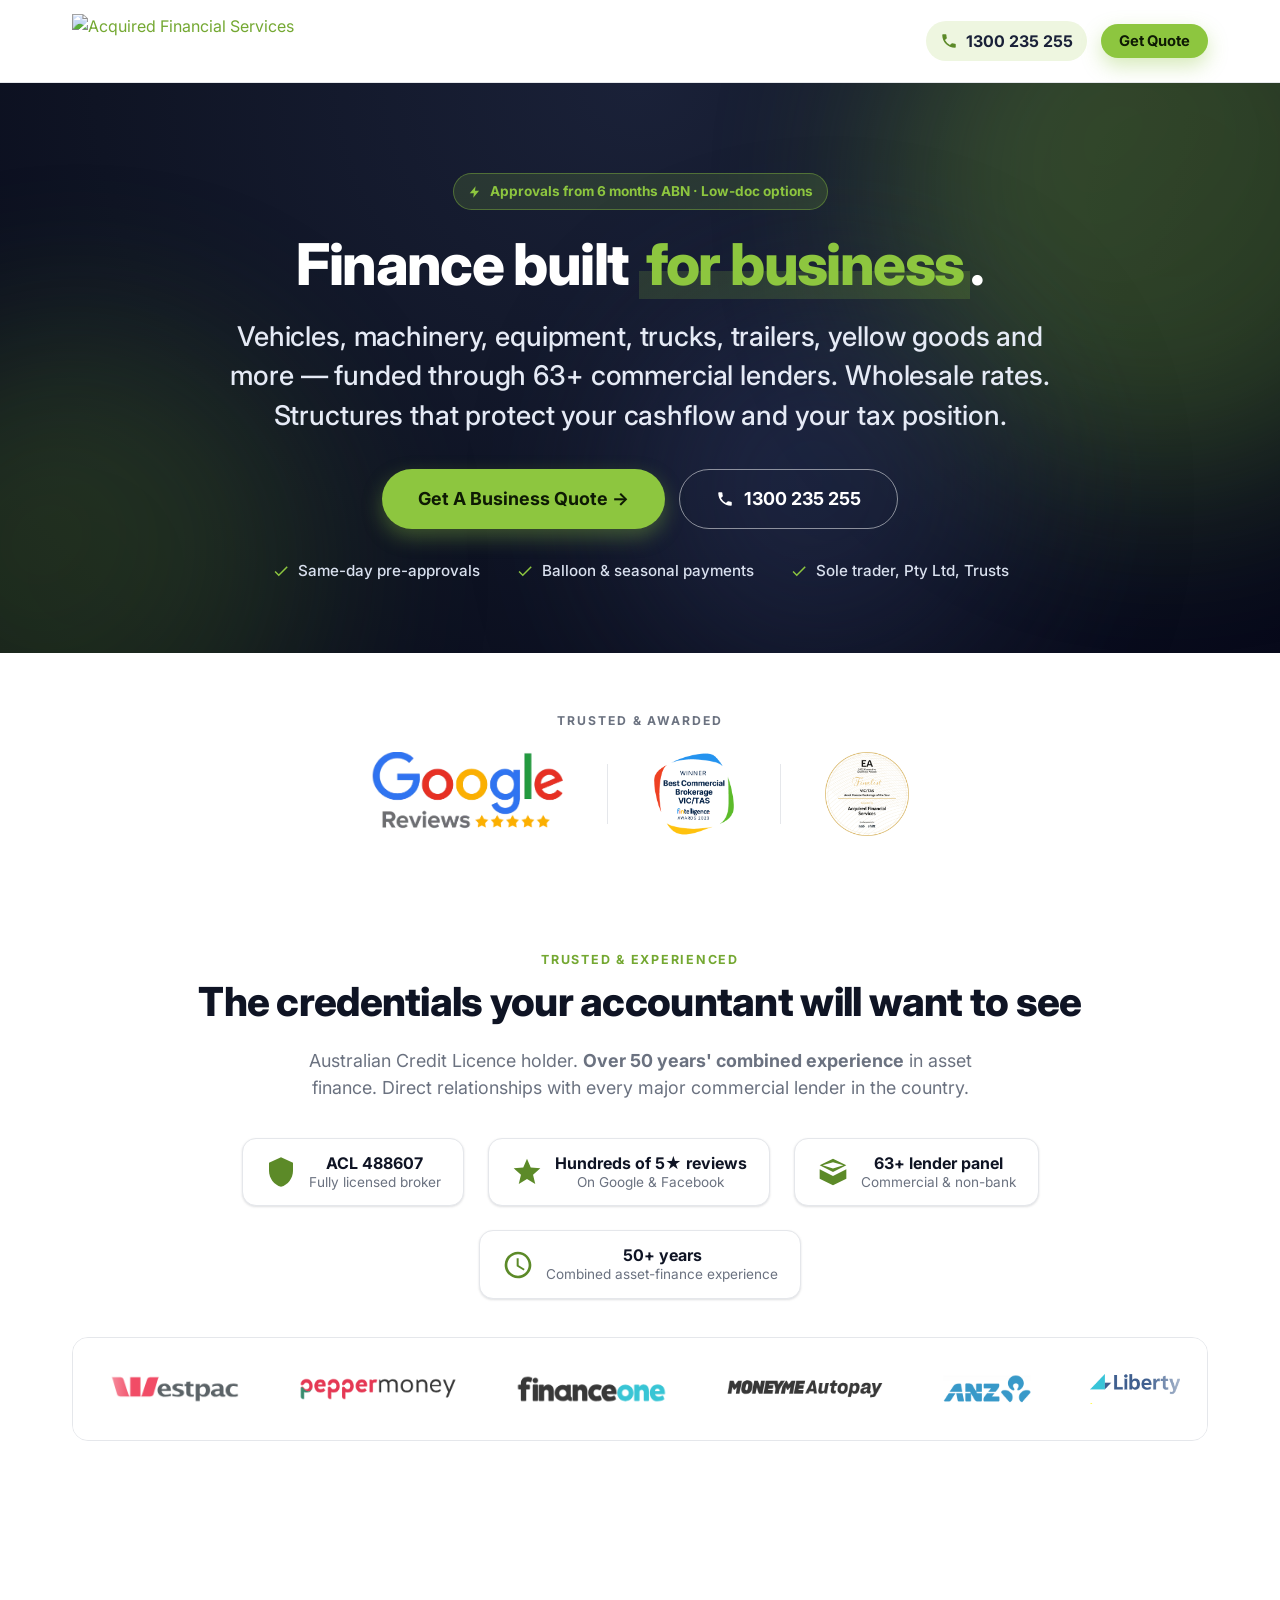
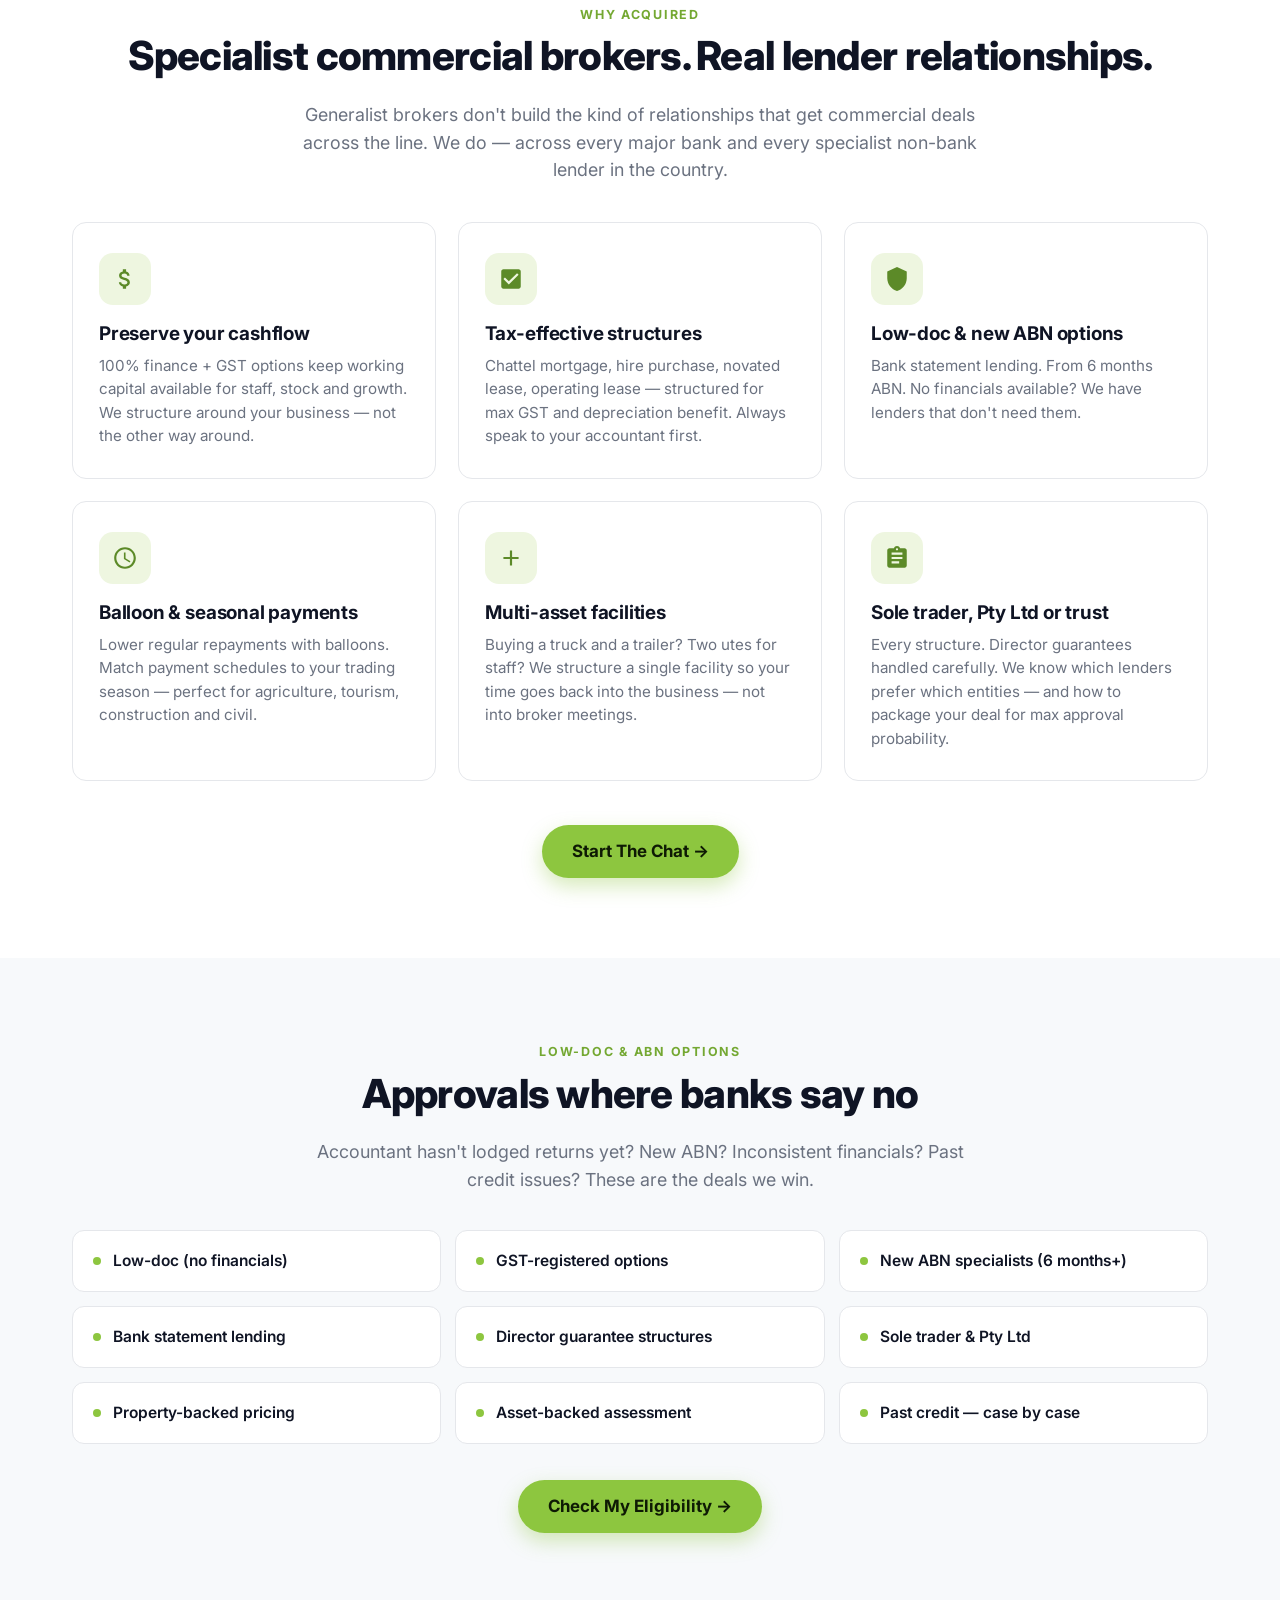
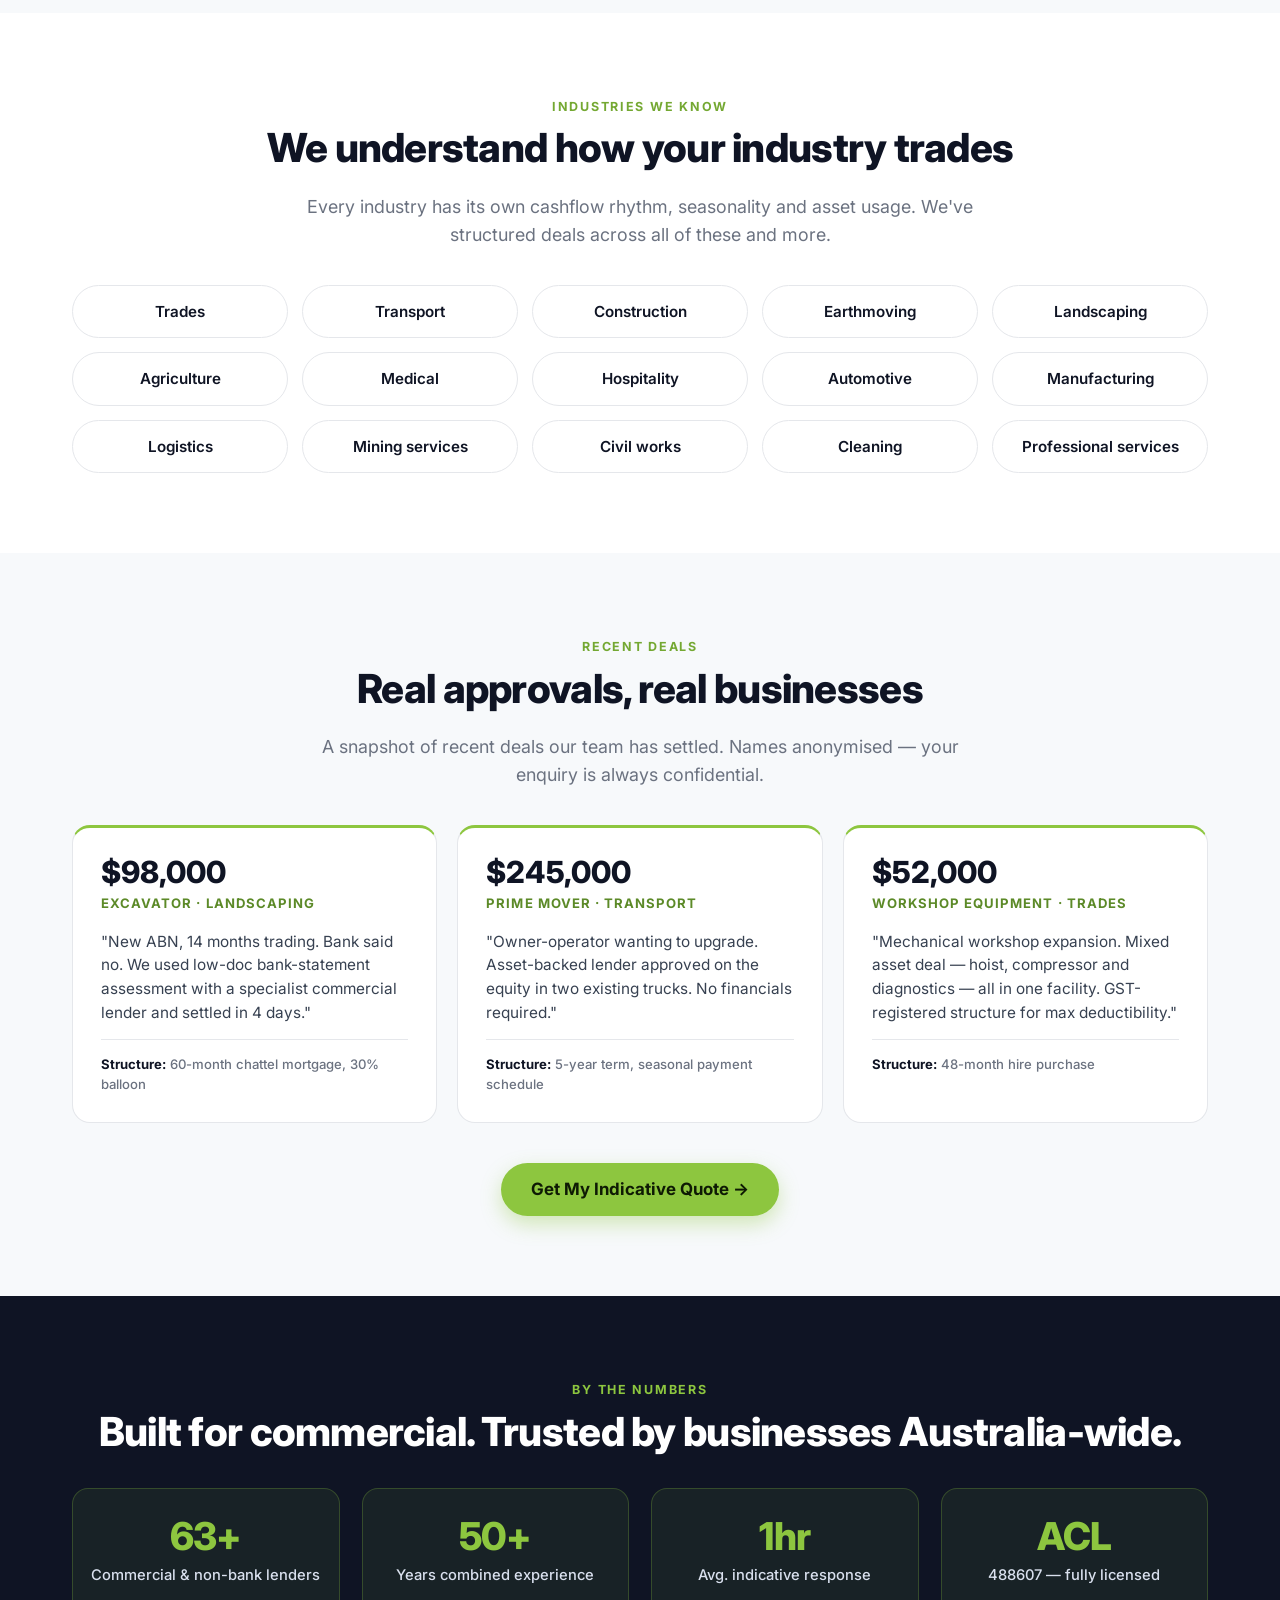
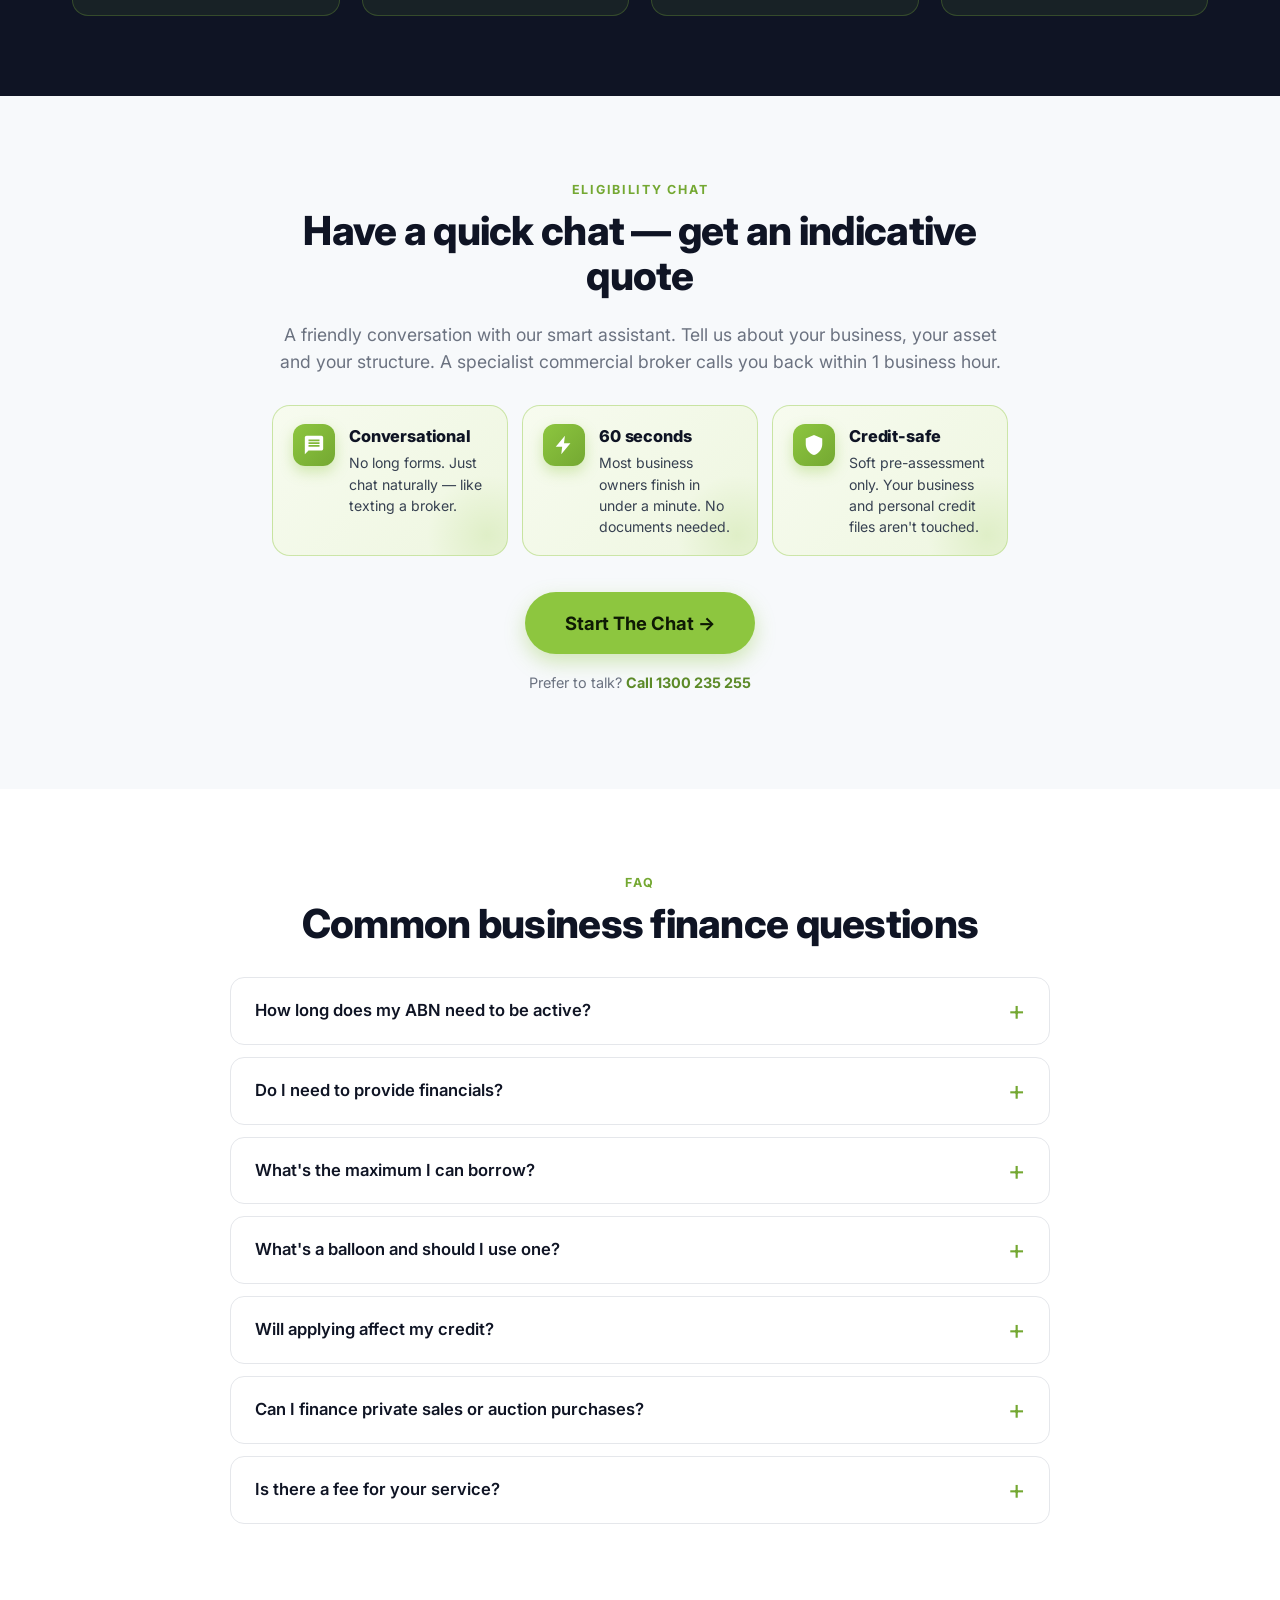
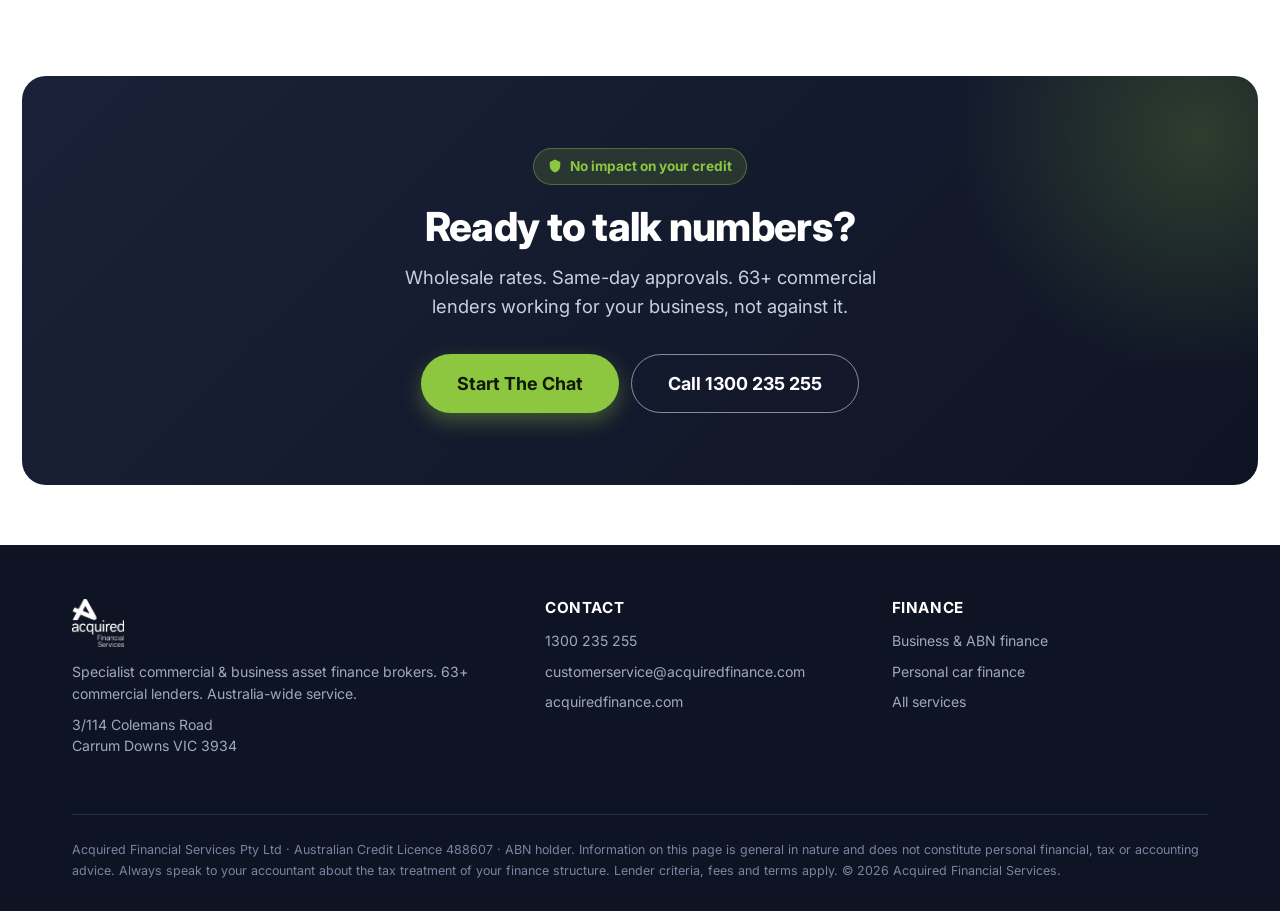
==== abn-business-finance.html @ 8929ab33 "Sync lender logos and carousel speed with main website - Pulled refreshed logo files for Grenke, Map" ====
<!DOCTYPE html>
<html lang="en-AU">
<head>
<meta charset="UTF-8">
<meta name="viewport" content="width=device-width, initial-scale=1, viewport-fit=cover">
<meta name="theme-color" content="#1A2138">
<title>Business &amp; ABN Asset Finance — Built For Your Business | Acquired Financial Services</title>
<meta name="description" content="Vehicles, machinery, equipment, trucks & yellow goods funded through 63+ lenders. Low-doc options for ABN holders from 6 months trading. ACL 488607. Call 1300 235 255.">
<link rel="preconnect" href="https://fonts.googleapis.com">
<link rel="preconnect" href="https://fonts.gstatic.com" crossorigin>
<link href="https://fonts.googleapis.com/css2?family=Inter:wght@400;500;600;700;800&display=swap" rel="stylesheet">
<link rel="icon" href="branding/logo.png">

<!-- GOOGLE ADS CONVERSION TRACKING — replace AW-XXXXXXXXXX -->
<!-- <script async src="https://www.googletagmanager.com/gtag/js?id=AW-XXXXXXXXXX"></script>
<script>
  window.dataLayer = window.dataLayer || [];
  function gtag(){dataLayer.push(arguments);}
  gtag('js', new Date());
  gtag('config', 'AW-XXXXXXXXXX');
</script> -->

<style>
  :root{
    --navy:#1A2138;
    --navy-2:#252E4F;
    --navy-3:#0F1424;
    --green:#8DC63F;
    --green-dk:#74A832;
    --green-dk2:#5C8A28;
    --green-soft:#EEF6E0;
    --ink:#0F1424;
    --body:#374151;
    --muted:#6B7280;
    --line:#E5E7EB;
    --line-2:#EEF1F5;
    --bg:#FFFFFF;
    --bg-alt:#F7F9FB;
    --shadow-sm:0 1px 2px rgba(15,20,36,.06),0 1px 3px rgba(15,20,36,.08);
    --shadow:0 4px 14px rgba(15,20,36,.08),0 2px 6px rgba(15,20,36,.06);
    --shadow-lg:0 18px 40px rgba(15,20,36,.14);
    --radius:14px;
  }
  *{box-sizing:border-box}
  html{scroll-behavior:smooth}
  body{margin:0;font-family:'Inter',-apple-system,BlinkMacSystemFont,'Segoe UI',Roboto,sans-serif;color:var(--body);background:var(--bg);line-height:1.55;-webkit-font-smoothing:antialiased;font-size:16px}
  img{max-width:100%;height:auto;display:block}
  a{color:var(--green-dk);text-decoration:none}
  a:hover{color:var(--green-dk2)}
  h1,h2,h3,h4{color:var(--ink);font-weight:800;line-height:1.12;margin:0 0 .55em;letter-spacing:-.018em}
  h1{font-size:clamp(2.1rem,5vw,3.6rem);letter-spacing:-.028em}
  h2{font-size:clamp(1.7rem,3.2vw,2.5rem)}
  h3{font-size:1.18rem;font-weight:700;letter-spacing:-.01em}
  p{margin:0 0 1em}
  .wrap{max-width:1180px;margin:0 auto;padding:0 22px}
  .section{padding:80px 0}
  .section--alt{background:var(--bg-alt)}
  .section--navy{background:var(--navy-3);color:#E2E6F1}
  .section--navy h2,.section--navy h3{color:#fff}
  .eyebrow{display:inline-block;font-size:.78rem;letter-spacing:.14em;text-transform:uppercase;color:var(--green-dk);font-weight:700;margin-bottom:.8em}
  .lead{font-size:1.12rem;color:var(--muted);max-width:680px;margin:0 auto 2em}
  .center{text-align:center}

  header.topbar{position:sticky;top:0;z-index:60;background:rgba(255,255,255,.92);border-bottom:1px solid var(--line);backdrop-filter:saturate(180%) blur(10px)}
  .topbar-inner{display:flex;align-items:center;justify-content:space-between;padding:14px 22px;max-width:1180px;margin:0 auto;gap:16px}
  .logo img{height:54px;width:auto}
  @media (max-width:560px){.logo img{height:44px}}
  .topbar-cta{display:flex;align-items:center;gap:14px}
  .tel-pill{display:inline-flex;align-items:center;gap:8px;font-weight:700;color:var(--navy);font-size:1rem;padding:8px 14px;border-radius:999px;background:var(--green-soft);transition:background .15s;white-space:nowrap}
  .tel-pill:hover{background:#E2EFCB;color:var(--navy)}
  .tel-pill svg{width:18px;height:18px;fill:var(--green-dk2)}

  .btn{display:inline-flex;align-items:center;justify-content:center;gap:10px;padding:14px 22px;border-radius:999px;font-weight:700;font-size:1rem;cursor:pointer;border:0;transition:transform .12s ease,box-shadow .15s ease,background .15s,color .15s;text-decoration:none;line-height:1;white-space:nowrap}
  .btn:active{transform:translateY(1px)}
  .btn--primary{background:var(--green);color:#0E1A04;box-shadow:0 8px 20px rgba(141,198,63,.36)}
  .btn--primary:hover{background:var(--green-dk);box-shadow:0 10px 24px rgba(141,198,63,.45)}
  .btn--dark{background:var(--navy);color:#fff;box-shadow:0 6px 16px rgba(15,20,36,.2)}
  .btn--dark:hover{background:var(--navy-2);color:#fff}
  .btn--ghost{background:#fff;color:var(--navy);border:1.5px solid var(--navy)}
  .btn--ghost:hover{background:var(--navy);color:#fff}
  .btn--ghost-light{background:transparent;color:#fff;border:1.5px solid rgba(255,255,255,.5)}
  .btn--ghost-light:hover{background:#fff;color:var(--navy)}
  .btn--lg{padding:18px 30px;font-size:1.06rem}
  .btn--xl{padding:20px 36px;font-size:1.12rem}
  .btn-row{display:flex;gap:12px;flex-wrap:wrap}

  .credit-pill{display:inline-flex;align-items:center;gap:8px;background:var(--green-soft);color:var(--green-dk2);padding:7px 14px;border-radius:999px;font-size:.85rem;font-weight:700;border:1px solid rgba(141,198,63,.3)}
  .credit-pill svg{width:14px;height:14px;fill:currentColor}

  /* HERO (animated mesh — matches thank-you tone) */
  .hero{position:relative;background:radial-gradient(ellipse at top,#1A2138 0%,#0F1424 60%,#07091a 100%);color:#E5EAF5;padding:90px 0 70px;overflow:hidden;text-align:center}
  .hero::before,.hero::after,.hero-blob{content:"";position:absolute;border-radius:50%;filter:blur(90px);pointer-events:none;will-change:transform}
  .hero::before{width:580px;height:580px;background:linear-gradient(135deg,#8DC63F,#5C8A28);top:-180px;right:-180px;opacity:.32;animation:heroFloatA 22s ease-in-out infinite}
  .hero::after{width:480px;height:480px;background:linear-gradient(135deg,#74A832,#3E5F1B);bottom:-160px;left:-160px;opacity:.28;animation:heroFloatB 26s ease-in-out infinite}
  .hero .hero-blob{width:380px;height:380px;background:linear-gradient(135deg,#3D4A82,#1A2138);top:40%;left:50%;opacity:.45;animation:heroFloatC 30s ease-in-out infinite}
  @keyframes heroFloatA{0%,100%{transform:translate(0,0) scale(1)}50%{transform:translate(80px,60px) scale(1.18)}}
  @keyframes heroFloatB{0%,100%{transform:translate(0,0) scale(1)}50%{transform:translate(-70px,-50px) scale(1.12)}}
  @keyframes heroFloatC{0%,100%{transform:translate(-50%,-50%) scale(1)}50%{transform:translate(-30%,-40%) scale(1.18)}}
  @media (prefers-reduced-motion: reduce){.hero::before,.hero::after,.hero-blob{animation:none}}
  .hero-inner{position:relative;z-index:2;max-width:900px;margin:0 auto;padding:0 22px}
  .hero .credit-pill{background:rgba(141,198,63,.16);color:var(--green);border-color:rgba(141,198,63,.4);margin-bottom:22px}
  .hero h1{color:#fff;margin-bottom:.35em}
  .hero h1 .hl{color:var(--green);background:linear-gradient(180deg,transparent 60%,rgba(141,198,63,.18) 60%);padding:0 .12em}
  .hero-sub{font-size:clamp(1.25rem,2.6vw,1.7rem);font-weight:500;color:#E5EAF5;max-width:820px;margin:0 auto 34px;line-height:1.45;letter-spacing:-.005em}
  .hero-sub strong{color:#fff;font-weight:700}
  .hero-cta-row{display:flex;gap:14px;flex-wrap:wrap;justify-content:center;margin-bottom:30px}
  /* CREDENTIALS STRIP (light section above 'Why Acquired') */
  .cred-strip{background:#fff;padding:54px 22px 30px;text-align:center}
  .cred-strip-eyebrow{display:inline-block;font-size:.76rem;letter-spacing:.16em;text-transform:uppercase;color:var(--muted);font-weight:700;margin-bottom:22px}
  .cred-strip-row{display:flex;align-items:center;justify-content:center;gap:44px;flex-wrap:wrap}
  .cred-strip-row img{height:84px;width:auto;transition:transform .2s}
  .cred-strip-row img:hover{transform:translateY(-2px)}
  .cred-strip-row .cred-divider{width:1px;height:60px;background:var(--line)}
  @media (max-width:600px){.cred-strip{padding:40px 22px 26px}.cred-strip-row{gap:24px}.cred-strip-row img{height:60px}.cred-strip-row .cred-divider{display:none}}
  .hero-stats{display:flex;gap:36px;flex-wrap:wrap;justify-content:center;color:#D9E0EE;font-size:.95rem;font-weight:500}
  .hero-stat{display:flex;align-items:center;gap:8px}
  .hero-stat svg{width:18px;height:18px;fill:var(--green);flex:none}
  .hero-stat strong{color:#fff;font-weight:700}

  /* VALUE PROP */
  .vp-grid{display:grid;grid-template-columns:repeat(3,1fr);gap:22px;margin-top:38px}
  .vp-card{background:#fff;border:1px solid var(--line);border-radius:var(--radius);padding:30px 26px;transition:all .15s;text-align:left}
  .vp-card:hover{border-color:var(--green);box-shadow:var(--shadow);transform:translateY(-3px)}
  .vp-icon{display:inline-flex;align-items:center;justify-content:center;width:52px;height:52px;background:var(--green-soft);border-radius:14px;margin-bottom:18px}
  .vp-icon svg{width:26px;height:26px;fill:var(--green-dk2)}
  .vp-card h3{margin-bottom:.5em;color:var(--ink)}
  .vp-card p{font-size:.95rem;color:var(--muted);margin:0}

  /* LOW DOC */
  .lowdoc-grid{display:grid;grid-template-columns:repeat(3,1fr);gap:14px;margin-top:36px}
  .lowdoc-item{background:#fff;border:1px solid var(--line);border-radius:12px;padding:18px 20px;display:flex;align-items:center;gap:12px;font-weight:600;color:var(--ink);font-size:.97rem;transition:all .15s}
  .lowdoc-item:hover{border-color:var(--green);background:var(--green-soft)}
  .lowdoc-item::before{content:"";width:8px;height:8px;background:var(--green);border-radius:50%;flex:none}

  /* INDUSTRIES */
  .industry-grid{display:grid;grid-template-columns:repeat(5,1fr);gap:14px;margin-top:30px}
  .industry-pill{background:#fff;border:1px solid var(--line);border-radius:999px;padding:14px 18px;text-align:center;font-weight:600;color:var(--ink);font-size:.95rem;transition:all .15s}
  .industry-pill:hover{border-color:var(--green);background:var(--green-soft);color:var(--green-dk2)}

  /* CASE STUDIES */
  .case-row{display:grid;grid-template-columns:repeat(3,1fr);gap:20px;margin-top:32px}
  .case{background:#fff;border:1px solid var(--line);border-radius:18px;padding:28px;border-top:3px solid var(--green);transition:transform .15s,box-shadow .15s}
  .case:hover{transform:translateY(-3px);box-shadow:var(--shadow)}
  .case-amount{font-size:1.9rem;font-weight:800;color:var(--ink);line-height:1.1;margin-bottom:4px}
  .case-asset{font-size:.82rem;color:var(--green-dk2);font-weight:700;letter-spacing:.08em;text-transform:uppercase;margin-bottom:16px}
  .case p{font-size:.96rem;color:var(--body);margin:0 0 14px;line-height:1.55}
  .case-meta{font-size:.82rem;color:var(--muted);font-weight:500;padding-top:14px;border-top:1px solid var(--line)}
  .case-meta strong{color:var(--ink)}

  /* AWARDS */
  .awards-row{display:flex;gap:24px;flex-wrap:wrap;justify-content:center;align-items:center;margin:30px 0}
  .award-badge{display:flex;align-items:center;gap:12px;background:#fff;border:1px solid var(--line);border-radius:14px;padding:14px 22px;box-shadow:var(--shadow-sm)}
  .award-badge svg{width:32px;height:32px;fill:var(--green-dk2);flex:none}
  .award-badge .b-text{font-size:.85rem;color:var(--muted);line-height:1.3}
  .award-badge .b-text strong{display:block;color:var(--ink);font-size:1rem;font-weight:700}

  .lender-strip{margin-top:38px;background:#fff;border-radius:16px;border:1px solid var(--line);padding:24px 30px;overflow:hidden;position:relative}
  .lender-strip::before,.lender-strip::after{content:"";position:absolute;top:0;bottom:0;width:60px;z-index:2;pointer-events:none}
  .lender-strip::before{left:0;background:linear-gradient(90deg,#fff,transparent)}
  .lender-strip::after{right:0;background:linear-gradient(-90deg,#fff,transparent)}
  .lender-track{display:flex;gap:46px;align-items:center;animation:scroll-lenders 80s linear infinite;width:max-content}
  .lender-track:hover{animation-play-state:paused}
  .lender-logo{height:42px;width:auto;max-width:170px;object-fit:contain;flex:none;opacity:.78;transition:opacity .2s,transform .2s}
  .lender-logo:hover{opacity:1;transform:translateY(-1px)}
  /* CBA is more square — bump its height a touch so it reads at a similar visual weight */
  .lender-logo[alt="Commonwealth Bank"]{height:54px}
  @keyframes scroll-lenders{from{transform:translateX(0)}to{transform:translateX(-50%)}}

  /* ===== RINGING PHONE ICON (every tel: link) ===== */
  @keyframes phoneRing{
    0%,72%,100%{transform:rotate(0)}
    74%,80%,86%,92%{transform:rotate(-14deg)}
    77%,83%,89%,95%{transform:rotate(14deg)}
  }
  a[href^="tel:"] svg{transform-origin:center;animation:phoneRing 3.4s ease-in-out infinite;animation-delay:1.5s}
  @media (prefers-reduced-motion: reduce){a[href^="tel:"] svg{animation:none}}

  /* AUTHORITY STATS */
  .auth-grid{display:grid;grid-template-columns:repeat(4,1fr);gap:22px;margin-top:34px;text-align:center}
  .auth-stat{padding:28px 16px;border-radius:16px;background:rgba(141,198,63,.08);border:1px solid rgba(141,198,63,.25)}
  .auth-num{font-size:2.4rem;font-weight:800;color:var(--green);line-height:1;letter-spacing:-.02em}
  .auth-label{font-size:.92rem;color:#D9E0EE;margin-top:8px;font-weight:500}

  /* FAQ */
  .faq-list{max-width:820px;margin:30px auto 0}
  details.faq{background:#fff;border:1px solid var(--line);border-radius:14px;margin-bottom:12px;overflow:hidden;transition:border-color .15s}
  details.faq[open]{border-color:var(--green);box-shadow:var(--shadow-sm)}
  details.faq summary{padding:20px 24px;font-weight:600;color:var(--ink);cursor:pointer;list-style:none;display:flex;align-items:center;justify-content:space-between;font-size:1.04rem;gap:14px}
  details.faq summary::-webkit-details-marker{display:none}
  details.faq summary::after{content:"+";font-size:1.7rem;color:var(--green-dk);font-weight:400;line-height:0;transition:transform .2s;flex:none}
  details.faq[open] summary::after{transform:rotate(45deg)}
  details.faq .faq-body{padding:0 24px 22px;color:var(--body);font-size:.97rem;line-height:1.6}

  /* CHAT INTRO CARDS (insight-panel style — matches thank-you tone) */
  .chat-intro-cards{display:grid;grid-template-columns:repeat(3,1fr);gap:14px;margin-bottom:36px;text-align:left}
  .chat-card{display:flex;gap:14px;align-items:flex-start;background:linear-gradient(135deg,#F7FBEF 0%,#EEF6E0 100%);border:1px solid rgba(141,198,63,.4);border-radius:18px;padding:18px 20px;position:relative;overflow:hidden}
  .chat-card::before{content:"";position:absolute;right:-40px;bottom:-40px;width:120px;height:120px;background:radial-gradient(closest-side,rgba(141,198,63,.16),transparent);border-radius:50%;pointer-events:none}
  .chat-card .ci-icon{flex:none;width:42px;height:42px;border-radius:12px;background:linear-gradient(135deg,var(--green),var(--green-dk));display:flex;align-items:center;justify-content:center;box-shadow:0 6px 14px rgba(141,198,63,.35);position:relative;z-index:2}
  .chat-card .ci-icon svg{width:22px;height:22px;fill:#fff}
  .chat-card > strong,.chat-card > span,.chat-card .ci-body{position:relative;z-index:2;flex:1}
  .chat-card strong{display:block;color:var(--ink);font-weight:800;font-size:1.02rem;margin-bottom:3px;letter-spacing:-.01em}
  .chat-card span{display:block;font-size:.88rem;color:var(--body);line-height:1.5}

  /* FINAL CTA */
  .final-cta{background:linear-gradient(135deg,#1A2138 0%,#0F1424 100%);color:#fff;text-align:center;padding:72px 24px;border-radius:24px;margin:0 22px;position:relative;overflow:hidden}
  .final-cta::before{content:"";position:absolute;right:-180px;top:-180px;width:480px;height:480px;background:radial-gradient(closest-side,rgba(141,198,63,.22),transparent);border-radius:50%;pointer-events:none}
  .final-cta-inner{position:relative;z-index:2}
  .final-cta h2{color:#fff;margin-bottom:.35em}
  .final-cta p{color:#C8D0E0;max-width:520px;margin:0 auto 1.8em;font-size:1.15rem}

  /* FOOTER */
  footer{background:var(--navy-3);color:#A1A8BC;padding:54px 0 30px;font-size:.88rem}
  footer .wrap{display:grid;grid-template-columns:1.4fr 1fr 1fr;gap:30px}
  footer h4{color:#fff;font-size:.95rem;margin:0 0 14px;font-weight:700;letter-spacing:.04em;text-transform:uppercase}
  footer a{color:#A1A8BC}
  footer a:hover{color:var(--green)}
  footer p{margin:0 0 .6em}
  footer .legal{grid-column:1/-1;border-top:1px solid #252E4F;padding-top:24px;margin-top:18px;font-size:.78rem;line-height:1.7;color:#7B83A0}

  /* STICKY MOBILE CTA */
  .sticky-cta{position:fixed;bottom:0;left:0;right:0;z-index:80;background:#fff;border-top:1px solid var(--line);padding:10px 14px env(safe-area-inset-bottom,10px);display:none;gap:8px;box-shadow:0 -6px 16px rgba(15,20,36,.08)}
  .sticky-cta .btn{flex:1;padding:13px 12px;font-size:.95rem}

  @media (max-width:1000px){
    .industry-grid{grid-template-columns:repeat(4,1fr)}
  }
  @media (max-width:880px){
    .section{padding:60px 0}
    .hero{padding:64px 0 60px}
    .hero-stats{gap:20px;font-size:.88rem}
    .vp-grid,.case-row,.auth-grid,.lowdoc-grid,.chat-intro-cards{grid-template-columns:1fr}
    .auth-grid{grid-template-columns:repeat(2,1fr)}
    .lowdoc-grid{grid-template-columns:1fr 1fr}
    .industry-grid{grid-template-columns:repeat(2,1fr)}
    footer .wrap{grid-template-columns:1fr}
    .topbar-cta .btn{display:none}
    .topbar-inner{padding:10px 16px;gap:10px}
    .tel-pill{padding:7px 12px;font-size:.92rem;background:transparent;border:1.5px solid var(--green-dk2);color:var(--green-dk2)}
    .tel-pill svg{width:15px;height:15px}
    .tel-pill:hover{background:var(--green-soft);color:var(--green-dk2)}
    .sticky-cta{display:flex}
    body{padding-bottom:74px}
    .final-cta{margin:0 14px;padding:52px 20px}
  }
  @media (max-width:560px){
    .lowdoc-grid{grid-template-columns:1fr}
  }
</style>

<script type="application/ld+json">
{"@context":"https://schema.org","@type":"FinancialService","name":"Acquired Financial Services — Business &amp; ABN Asset Finance","image":"branding/logo.png","url":"https://acquiredfinance.com","telephone":"+61-1300-235-255","address":{"@type":"PostalAddress","streetAddress":"3/114 Colemans Road","addressLocality":"Carrum Downs","addressRegion":"VIC","postalCode":"3934","addressCountry":"AU"},"areaServed":"AU","description":"Commercial asset finance brokers. Vehicles, machinery, equipment, trucks and yellow goods funded through 63+ lenders. ACL 488607."}
</script>
</head>
<body>

<!-- TOP BAR -->
<header class="topbar">
  <div class="topbar-inner">
    <a href="#" class="logo" aria-label="Acquired Financial Services">
      <picture>
        <source media="(max-width:880px)" srcset="branding/logo.png">
        <img src="https://www.acquiredfinance.com/wp-content/uploads/2023/08/logo.png" alt="Acquired Financial Services">
      </picture>
    </a>
    <div class="topbar-cta">
      <a href="tel:1300235255" class="tel-pill"><svg viewBox="0 0 24 24"><path d="M20 15.5c-1.25 0-2.45-.2-3.57-.57a1 1 0 0 0-1.02.24l-2.2 2.2a15.07 15.07 0 0 1-6.59-6.59l2.2-2.21a1 1 0 0 0 .25-1.02A11.36 11.36 0 0 1 8.5 4a1 1 0 0 0-1-1H4a1 1 0 0 0-1 1c0 9.39 7.61 17 17 17a1 1 0 0 0 1-1v-3.5a1 1 0 0 0-1-1z"/></svg>1300 235 255</a>
      <a href="apply.html?from=abn-business" class="btn btn--primary tel-only" style="padding:10px 18px;font-size:.92rem">Get Quote</a>
    </div>
  </div>
</header>

<!-- HERO -->
<section class="hero">
  <div class="hero-blob" aria-hidden="true"></div>
  <div class="hero-inner">
    <span class="credit-pill"><svg viewBox="0 0 24 24"><path d="M13 2 3 14h7l-1 8 10-12h-7l1-8z"/></svg> Approvals from 6 months ABN · Low-doc options</span>
    <h1>Finance built <span class="hl">for business</span>.</h1>
    <p class="hero-sub">Vehicles, machinery, equipment, trucks, trailers, yellow goods and more — funded through 63+ commercial lenders. Wholesale rates. Structures that protect your cashflow and your tax position.</p>
    <div class="hero-cta-row">
      <a href="apply.html?from=abn-business" class="btn btn--primary btn--xl">Get A Business Quote →</a>
      <a href="tel:1300235255" class="btn btn--ghost-light btn--xl">
        <svg width="18" height="18" viewBox="0 0 24 24" fill="currentColor"><path d="M20 15.5c-1.25 0-2.45-.2-3.57-.57a1 1 0 0 0-1.02.24l-2.2 2.2a15.07 15.07 0 0 1-6.59-6.59l2.2-2.21a1 1 0 0 0 .25-1.02A11.36 11.36 0 0 1 8.5 4a1 1 0 0 0-1-1H4a1 1 0 0 0-1 1c0 9.39 7.61 17 17 17a1 1 0 0 0 1-1v-3.5a1 1 0 0 0-1-1z"/></svg>
        1300 235 255
      </a>
    </div>
    <div class="hero-stats">
      <div class="hero-stat"><svg viewBox="0 0 24 24"><path d="M9 16.17 4.83 12l-1.42 1.41L9 19 21 7l-1.41-1.41z"/></svg> Same-day pre-approvals</div>
      <div class="hero-stat"><svg viewBox="0 0 24 24"><path d="M9 16.17 4.83 12l-1.42 1.41L9 19 21 7l-1.41-1.41z"/></svg> Balloon &amp; seasonal payments</div>
      <div class="hero-stat"><svg viewBox="0 0 24 24"><path d="M9 16.17 4.83 12l-1.42 1.41L9 19 21 7l-1.41-1.41z"/></svg> Sole trader, Pty Ltd, Trusts</div>
    </div>
  </div>
</section>

<!-- CREDENTIALS STRIP -->
<section class="cred-strip" aria-label="Awards and ratings">
  <div class="cred-strip-eyebrow">Trusted &amp; awarded</div>
  <div class="cred-strip-row">
    <img src="branding/google-5-star.png" alt="5-Star Google Reviews" loading="lazy" decoding="async">
    <div class="cred-divider" aria-hidden="true"></div>
    <img src="branding/award-fintelligence.png" alt="Winner — Best Commercial Brokerage VIC/TAS, Fintelligence Awards 2023" loading="lazy" decoding="async">
    <div class="cred-divider" aria-hidden="true"></div>
    <img src="branding/award-connective-finalist.png" alt="Finalist — VIC/TAS Asset Finance Brokerage of the Year, 2022 Connective Excellence Awards" loading="lazy" decoding="async">
  </div>
</section>

<!-- TRUST / AWARDS -->
<section class="section">
  <div class="wrap center">
    <span class="eyebrow">Trusted &amp; experienced</span>
    <h2>The credentials your accountant will want to see</h2>
    <p class="lead">Australian Credit Licence holder. <strong>Over 50 years' combined experience</strong> in asset finance. Direct relationships with every major commercial lender in the country.</p>
    <div class="awards-row">
      <div class="award-badge">
        <svg viewBox="0 0 24 24"><path d="M12 1 3 5v6c0 5.55 3.84 10.74 9 12 5.16-1.26 9-6.45 9-12V5l-9-4z"/></svg>
        <div class="b-text"><strong>ACL 488607</strong>Fully licensed broker</div>
      </div>
      <div class="award-badge">
        <svg viewBox="0 0 24 24"><path d="M12 17.27 18.18 21l-1.64-7.03L22 9.24l-7.19-.61L12 2 9.19 8.63 2 9.24l5.46 4.73L5.82 21z"/></svg>
        <div class="b-text"><strong>Hundreds of 5★ reviews</strong>On Google &amp; Facebook</div>
      </div>
      <div class="award-badge">
        <svg viewBox="0 0 24 24"><path d="M12 2 2 7l10 5 10-5-10-5zm0 7.4L4.2 7 12 4.6 19.8 7 12 9.4zM2 17l10 5 10-5v-7l-10 5-10-5v7z"/></svg>
        <div class="b-text"><strong>63+ lender panel</strong>Commercial &amp; non-bank</div>
      </div>
      <div class="award-badge">
        <svg viewBox="0 0 24 24"><path d="M11.99 2C6.47 2 2 6.48 2 12s4.47 10 9.99 10C17.52 22 22 17.52 22 12S17.52 2 11.99 2zM12 20c-4.42 0-8-3.58-8-8s3.58-8 8-8 8 3.58 8 8-3.58 8-8 8zm.5-13H11v6l5.25 3.15.75-1.23-4.5-2.67z"/></svg>
        <div class="b-text"><strong>50+ years</strong>Combined asset-finance experience</div>
      </div>
    </div>

    <div class="lender-strip" aria-label="Our commercial lender panel">
      <div class="lender-track">
        <img class="lender-logo" loading="lazy" decoding="async" alt="Westpac" src="lenders/westpac.png">
        <img class="lender-logo" loading="lazy" decoding="async" alt="Pepper Money" src="lenders/peppermoney.png">
        <img class="lender-logo" loading="lazy" decoding="async" alt="Finance One" src="lenders/financeone.png">
        <img class="lender-logo" loading="lazy" decoding="async" alt="MoneyMe Autopay" src="lenders/moneyme-autopay.png">
        <img class="lender-logo" loading="lazy" decoding="async" alt="ANZ" src="lenders/anz.png">
        <img class="lender-logo" loading="lazy" decoding="async" alt="Liberty" src="lenders/liberty.png">
        <img class="lender-logo" loading="lazy" decoding="async" alt="RACV" src="lenders/racv.png">
        <img class="lender-logo" loading="lazy" decoding="async" alt="Moula" src="lenders/moula.png">
        <img class="lender-logo" loading="lazy" decoding="async" alt="Affordable Car Loans" src="lenders/affordable-car-loans.png">
        <img class="lender-logo" loading="lazy" decoding="async" alt="Macquarie" src="lenders/macquarie.png">
        <img class="lender-logo" loading="lazy" decoding="async" alt="Commonwealth Bank" src="lenders/commonwealth-bank.png">
        <img class="lender-logo" loading="lazy" decoding="async" alt="Dynamoney" src="lenders/dynamoney.png">
        <img class="lender-logo" loading="lazy" decoding="async" alt="Wisr" src="lenders/wisr.png">
        <img class="lender-logo" loading="lazy" decoding="async" alt="BOQ" src="lenders/boq.png">
        <img class="lender-logo" loading="lazy" decoding="async" alt="Flexicommercial" src="lenders/flexicommercial.png">
        <img class="lender-logo" loading="lazy" decoding="async" alt="Azora" src="lenders/azora.png">
        <img class="lender-logo" loading="lazy" decoding="async" alt="Morris" src="lenders/morris.png">
        <img class="lender-logo" loading="lazy" decoding="async" alt="Australian Premier Finance" src="lenders/australian-premier-finance.png">
        <img class="lender-logo" loading="lazy" decoding="async" alt="Multipli" src="lenders/multipli.png">
        <img class="lender-logo" loading="lazy" decoding="async" alt="Bizcap" src="lenders/bizcap.png">
        <img class="lender-logo" loading="lazy" decoding="async" alt="MoneyPlace" src="lenders/moneyplace.png">
        <img class="lender-logo" loading="lazy" decoding="async" alt="alex.bank" src="lenders/alex-bank.png">
        <img class="lender-logo" loading="lazy" decoding="async" alt="Angle Auto Finance" src="lenders/angle-auto-finance.png">
        <img class="lender-logo" loading="lazy" decoding="async" alt="Resimac" src="lenders/resimac.png">
        <img class="lender-logo" loading="lazy" decoding="async" alt="SocietyOne" src="lenders/societyone.png">
        <img class="lender-logo" loading="lazy" decoding="async" alt="Une Loans" src="lenders/une-loans.png">
        <img class="lender-logo" loading="lazy" decoding="async" alt="Rapid" src="lenders/rapid.png">
        <img class="lender-logo" loading="lazy" decoding="async" alt="Earlypay" src="lenders/earlypay.png">
        <img class="lender-logo" loading="lazy" decoding="async" alt="Selfco Leasing" src="lenders/selfco-leasing.png">
        <img class="lender-logo" loading="lazy" decoding="async" alt="Carstart" src="lenders/carstart.png">
        <img class="lender-logo" loading="lazy" decoding="async" alt="GreenLight" src="lenders/greenlight.png">
        <img class="lender-logo" loading="lazy" decoding="async" alt="Money3" src="lenders/money3.png">
        <img class="lender-logo" loading="lazy" decoding="async" alt="Capital Finance" src="lenders/capital-finance.png">
        <img class="lender-logo" loading="lazy" decoding="async" alt="Shift" src="lenders/shift.png">
        <img class="lender-logo" loading="lazy" decoding="async" alt="Metro" src="lenders/metro.png">
        <img class="lender-logo" loading="lazy" decoding="async" alt="Now Finance" src="lenders/now-finance.png">
        <img class="lender-logo" loading="lazy" decoding="async" alt="Salt & Lime" src="lenders/salt-and-lime.png">
        <img class="lender-logo" loading="lazy" decoding="async" alt="AFS Automotive" src="lenders/afs-automotive.png">
        <img class="lender-logo" loading="lazy" decoding="async" alt="Banjo" src="lenders/banjo.png">
        <img class="lender-logo" loading="lazy" decoding="async" alt="Firstmac" src="lenders/firstmac.png">
        <img class="lender-logo" loading="lazy" decoding="async" alt="Plenti" src="lenders/plenti.png">
        <img class="lender-logo" loading="lazy" decoding="async" alt="Bank of Melbourne" src="lenders/bank-of-melbourne.png">
        <img class="lender-logo" loading="lazy" decoding="async" alt="Prospa" src="lenders/prospa.png">
        <img class="lender-logo" loading="lazy" decoding="async" alt="ScotPac" src="lenders/scotpac.png">
        <img class="lender-logo" loading="lazy" decoding="async" alt="AMMF" src="lenders/ammf.png">
        <img class="lender-logo" loading="lazy" decoding="async" alt="Branded Financial" src="lenders/branded-financial.png">
        <img class="lender-logo" loading="lazy" decoding="async" alt="Latitude" src="lenders/latitude.png">
        <img class="lender-logo" loading="lazy" decoding="async" alt="The Asset Financier" src="lenders/asset-financier.png">
        <img class="lender-logo" loading="lazy" decoding="async" alt="NAB" src="lenders/nab.png">
        <img class="lender-logo" loading="lazy" decoding="async" alt="Maple" src="lenders/maple.png">
        <img class="lender-logo" loading="lazy" decoding="async" alt="Grenke" src="lenders/grenke.png">
        <!-- duplicate for seamless loop -->
        <img class="lender-logo" loading="lazy" decoding="async" alt="Westpac" src="lenders/westpac.png">
        <img class="lender-logo" loading="lazy" decoding="async" alt="Pepper Money" src="lenders/peppermoney.png">
        <img class="lender-logo" loading="lazy" decoding="async" alt="Finance One" src="lenders/financeone.png">
        <img class="lender-logo" loading="lazy" decoding="async" alt="MoneyMe Autopay" src="lenders/moneyme-autopay.png">
        <img class="lender-logo" loading="lazy" decoding="async" alt="ANZ" src="lenders/anz.png">
        <img class="lender-logo" loading="lazy" decoding="async" alt="Liberty" src="lenders/liberty.png">
        <img class="lender-logo" loading="lazy" decoding="async" alt="RACV" src="lenders/racv.png">
        <img class="lender-logo" loading="lazy" decoding="async" alt="Moula" src="lenders/moula.png">
        <img class="lender-logo" loading="lazy" decoding="async" alt="Affordable Car Loans" src="lenders/affordable-car-loans.png">
        <img class="lender-logo" loading="lazy" decoding="async" alt="Macquarie" src="lenders/macquarie.png">
        <img class="lender-logo" loading="lazy" decoding="async" alt="Commonwealth Bank" src="lenders/commonwealth-bank.png">
        <img class="lender-logo" loading="lazy" decoding="async" alt="Dynamoney" src="lenders/dynamoney.png">
        <img class="lender-logo" loading="lazy" decoding="async" alt="Wisr" src="lenders/wisr.png">
        <img class="lender-logo" loading="lazy" decoding="async" alt="BOQ" src="lenders/boq.png">
        <img class="lender-logo" loading="lazy" decoding="async" alt="Flexicommercial" src="lenders/flexicommercial.png">
        <img class="lender-logo" loading="lazy" decoding="async" alt="Azora" src="lenders/azora.png">
        <img class="lender-logo" loading="lazy" decoding="async" alt="Morris" src="lenders/morris.png">
        <img class="lender-logo" loading="lazy" decoding="async" alt="Australian Premier Finance" src="lenders/australian-premier-finance.png">
        <img class="lender-logo" loading="lazy" decoding="async" alt="Multipli" src="lenders/multipli.png">
        <img class="lender-logo" loading="lazy" decoding="async" alt="Bizcap" src="lenders/bizcap.png">
        <img class="lender-logo" loading="lazy" decoding="async" alt="MoneyPlace" src="lenders/moneyplace.png">
        <img class="lender-logo" loading="lazy" decoding="async" alt="alex.bank" src="lenders/alex-bank.png">
        <img class="lender-logo" loading="lazy" decoding="async" alt="Angle Auto Finance" src="lenders/angle-auto-finance.png">
        <img class="lender-logo" loading="lazy" decoding="async" alt="Resimac" src="lenders/resimac.png">
        <img class="lender-logo" loading="lazy" decoding="async" alt="SocietyOne" src="lenders/societyone.png">
        <img class="lender-logo" loading="lazy" decoding="async" alt="Une Loans" src="lenders/une-loans.png">
        <img class="lender-logo" loading="lazy" decoding="async" alt="Rapid" src="lenders/rapid.png">
        <img class="lender-logo" loading="lazy" decoding="async" alt="Earlypay" src="lenders/earlypay.png">
        <img class="lender-logo" loading="lazy" decoding="async" alt="Selfco Leasing" src="lenders/selfco-leasing.png">
        <img class="lender-logo" loading="lazy" decoding="async" alt="Carstart" src="lenders/carstart.png">
        <img class="lender-logo" loading="lazy" decoding="async" alt="GreenLight" src="lenders/greenlight.png">
        <img class="lender-logo" loading="lazy" decoding="async" alt="Money3" src="lenders/money3.png">
        <img class="lender-logo" loading="lazy" decoding="async" alt="Capital Finance" src="lenders/capital-finance.png">
        <img class="lender-logo" loading="lazy" decoding="async" alt="Shift" src="lenders/shift.png">
        <img class="lender-logo" loading="lazy" decoding="async" alt="Metro" src="lenders/metro.png">
        <img class="lender-logo" loading="lazy" decoding="async" alt="Now Finance" src="lenders/now-finance.png">
        <img class="lender-logo" loading="lazy" decoding="async" alt="Salt & Lime" src="lenders/salt-and-lime.png">
        <img class="lender-logo" loading="lazy" decoding="async" alt="AFS Automotive" src="lenders/afs-automotive.png">
        <img class="lender-logo" loading="lazy" decoding="async" alt="Banjo" src="lenders/banjo.png">
        <img class="lender-logo" loading="lazy" decoding="async" alt="Firstmac" src="lenders/firstmac.png">
        <img class="lender-logo" loading="lazy" decoding="async" alt="Plenti" src="lenders/plenti.png">
        <img class="lender-logo" loading="lazy" decoding="async" alt="Bank of Melbourne" src="lenders/bank-of-melbourne.png">
        <img class="lender-logo" loading="lazy" decoding="async" alt="Prospa" src="lenders/prospa.png">
        <img class="lender-logo" loading="lazy" decoding="async" alt="ScotPac" src="lenders/scotpac.png">
        <img class="lender-logo" loading="lazy" decoding="async" alt="AMMF" src="lenders/ammf.png">
        <img class="lender-logo" loading="lazy" decoding="async" alt="Branded Financial" src="lenders/branded-financial.png">
        <img class="lender-logo" loading="lazy" decoding="async" alt="Latitude" src="lenders/latitude.png">
        <img class="lender-logo" loading="lazy" decoding="async" alt="The Asset Financier" src="lenders/asset-financier.png">
        <img class="lender-logo" loading="lazy" decoding="async" alt="NAB" src="lenders/nab.png">
        <img class="lender-logo" loading="lazy" decoding="async" alt="Maple" src="lenders/maple.png">
        <img class="lender-logo" loading="lazy" decoding="async" alt="Grenke" src="lenders/grenke.png">
      </div>
    </div>
  </div>
</section>

<!-- VALUE PROP -->
<section class="section">
  <div class="wrap center">
    <span class="eyebrow">Why Acquired</span>
    <h2>Specialist commercial brokers. Real lender relationships.</h2>
    <p class="lead">Generalist brokers don't build the kind of relationships that get commercial deals across the line. We do — across every major bank and every specialist non-bank lender in the country.</p>
  </div>
  <div class="wrap">
    <div class="vp-grid">
      <div class="vp-card">
        <div class="vp-icon"><svg viewBox="0 0 24 24"><path d="M11.8 10.9c-2.27-.59-3-1.2-3-2.15 0-1.09 1.01-1.85 2.7-1.85 1.78 0 2.44.85 2.5 2.1h2.21c-.07-1.72-1.12-3.3-3.21-3.81V3h-3v2.16c-1.94.42-3.5 1.68-3.5 3.61 0 2.31 1.91 3.46 4.7 4.13 2.5.6 3 1.48 3 2.41 0 .69-.49 1.79-2.7 1.79-2.06 0-2.87-.92-2.98-2.1h-2.2c.12 2.19 1.76 3.42 3.68 3.83V21h3v-2.15c1.95-.37 3.5-1.5 3.5-3.55 0-2.84-2.43-3.81-4.7-4.4z"/></svg></div>
        <h3>Preserve your cashflow</h3>
        <p>100% finance + GST options keep working capital available for staff, stock and growth. We structure around your business — not the other way around.</p>
      </div>
      <div class="vp-card">
        <div class="vp-icon"><svg viewBox="0 0 24 24"><path d="M19 3H5c-1.11 0-2 .89-2 2v14c0 1.11.89 2 2 2h14c1.11 0 2-.89 2-2V5c0-1.11-.89-2-2-2zm-9 14-5-5 1.41-1.41L10 14.17l7.59-7.59L19 8l-9 9z"/></svg></div>
        <h3>Tax-effective structures</h3>
        <p>Chattel mortgage, hire purchase, novated lease, operating lease — structured for max GST and depreciation benefit. Always speak to your accountant first.</p>
      </div>
      <div class="vp-card">
        <div class="vp-icon"><svg viewBox="0 0 24 24"><path d="M12 1 3 5v6c0 5.55 3.84 10.74 9 12 5.16-1.26 9-6.45 9-12V5l-9-4z"/></svg></div>
        <h3>Low-doc &amp; new ABN options</h3>
        <p>Bank statement lending. From 6 months ABN. No financials available? We have lenders that don't need them.</p>
      </div>
      <div class="vp-card">
        <div class="vp-icon"><svg viewBox="0 0 24 24"><path d="M11.99 2C6.47 2 2 6.48 2 12s4.47 10 9.99 10C17.52 22 22 17.52 22 12S17.52 2 11.99 2zM12 20c-4.42 0-8-3.58-8-8s3.58-8 8-8 8 3.58 8 8-3.58 8-8 8zm.5-13H11v6l5.25 3.15.75-1.23-4.5-2.67z"/></svg></div>
        <h3>Balloon &amp; seasonal payments</h3>
        <p>Lower regular repayments with balloons. Match payment schedules to your trading season — perfect for agriculture, tourism, construction and civil.</p>
      </div>
      <div class="vp-card">
        <div class="vp-icon"><svg viewBox="0 0 24 24"><path d="M19 13h-6v6h-2v-6H5v-2h6V5h2v6h6v2z"/></svg></div>
        <h3>Multi-asset facilities</h3>
        <p>Buying a truck and a trailer? Two utes for staff? We structure a single facility so your time goes back into the business — not into broker meetings.</p>
      </div>
      <div class="vp-card">
        <div class="vp-icon"><svg viewBox="0 0 24 24"><path d="M19 3h-4.18C14.4 1.84 13.3 1 12 1c-1.3 0-2.4.84-2.82 2H5c-1.1 0-2 .9-2 2v14c0 1.1.9 2 2 2h14c1.1 0 2-.9 2-2V5c0-1.1-.9-2-2-2zm-7 0c.55 0 1 .45 1 1s-.45 1-1 1-1-.45-1-1 .45-1 1-1zM7 7h10v2H7zm0 4h10v2H7zm0 4h7v2H7z"/></svg></div>
        <h3>Sole trader, Pty Ltd or trust</h3>
        <p>Every structure. Director guarantees handled carefully. We know which lenders prefer which entities — and how to package your deal for max approval probability.</p>
      </div>
    </div>
    <div class="center" style="margin-top:44px"><a href="apply.html?from=abn-business" class="btn btn--primary btn--lg">Start The Chat →</a></div>
  </div>
</section>

<!-- LOW DOC OPTIONS -->
<section class="section section--alt">
  <div class="wrap center">
    <span class="eyebrow">Low-doc &amp; ABN options</span>
    <h2>Approvals where banks say no</h2>
    <p class="lead">Accountant hasn't lodged returns yet? New ABN? Inconsistent financials? Past credit issues? These are the deals we win.</p>
  </div>
  <div class="wrap">
    <div class="lowdoc-grid">
      <div class="lowdoc-item">Low-doc (no financials)</div>
      <div class="lowdoc-item">GST-registered options</div>
      <div class="lowdoc-item">New ABN specialists (6 months+)</div>
      <div class="lowdoc-item">Bank statement lending</div>
      <div class="lowdoc-item">Director guarantee structures</div>
      <div class="lowdoc-item">Sole trader &amp; Pty Ltd</div>
      <div class="lowdoc-item">Property-backed pricing</div>
      <div class="lowdoc-item">Asset-backed assessment</div>
      <div class="lowdoc-item">Past credit — case by case</div>
    </div>
    <div class="center" style="margin-top:36px"><a href="apply.html?from=abn-business" class="btn btn--primary btn--lg">Check My Eligibility →</a></div>
  </div>
</section>

<!-- INDUSTRIES -->
<section class="section">
  <div class="wrap center">
    <span class="eyebrow">Industries we know</span>
    <h2>We understand how your industry trades</h2>
    <p class="lead">Every industry has its own cashflow rhythm, seasonality and asset usage. We've structured deals across all of these and more.</p>
  </div>
  <div class="wrap">
    <div class="industry-grid">
      <div class="industry-pill">Trades</div>
      <div class="industry-pill">Transport</div>
      <div class="industry-pill">Construction</div>
      <div class="industry-pill">Earthmoving</div>
      <div class="industry-pill">Landscaping</div>
      <div class="industry-pill">Agriculture</div>
      <div class="industry-pill">Medical</div>
      <div class="industry-pill">Hospitality</div>
      <div class="industry-pill">Automotive</div>
      <div class="industry-pill">Manufacturing</div>
      <div class="industry-pill">Logistics</div>
      <div class="industry-pill">Mining services</div>
      <div class="industry-pill">Civil works</div>
      <div class="industry-pill">Cleaning</div>
      <div class="industry-pill">Professional services</div>
    </div>
  </div>
</section>

<!-- CASE STUDIES -->
<section class="section section--alt">
  <div class="wrap center">
    <span class="eyebrow">Recent deals</span>
    <h2>Real approvals, real businesses</h2>
    <p class="lead">A snapshot of recent deals our team has settled. Names anonymised — your enquiry is always confidential.</p>
  </div>
  <div class="wrap">
    <div class="case-row">
      <div class="case">
        <div class="case-amount">$98,000</div>
        <div class="case-asset">Excavator · landscaping</div>
        <p>"New ABN, 14 months trading. Bank said no. We used low-doc bank-statement assessment with a specialist commercial lender and settled in 4 days."</p>
        <div class="case-meta"><strong>Structure:</strong> 60-month chattel mortgage, 30% balloon</div>
      </div>
      <div class="case">
        <div class="case-amount">$245,000</div>
        <div class="case-asset">Prime mover · transport</div>
        <p>"Owner-operator wanting to upgrade. Asset-backed lender approved on the equity in two existing trucks. No financials required."</p>
        <div class="case-meta"><strong>Structure:</strong> 5-year term, seasonal payment schedule</div>
      </div>
      <div class="case">
        <div class="case-amount">$52,000</div>
        <div class="case-asset">Workshop equipment · trades</div>
        <p>"Mechanical workshop expansion. Mixed asset deal — hoist, compressor and diagnostics — all in one facility. GST-registered structure for max deductibility."</p>
        <div class="case-meta"><strong>Structure:</strong> 48-month hire purchase</div>
      </div>
    </div>
    <div class="center" style="margin-top:40px"><a href="apply.html?from=abn-business" class="btn btn--primary btn--lg">Get My Indicative Quote →</a></div>
  </div>
</section>

<!-- AUTHORITY STATS (navy section) -->
<section class="section section--navy">
  <div class="wrap center">
    <span class="eyebrow" style="color:var(--green)">By the numbers</span>
    <h2>Built for commercial. Trusted by businesses Australia-wide.</h2>
    <div class="auth-grid">
      <div class="auth-stat"><div class="auth-num">63+</div><div class="auth-label">Commercial &amp; non-bank lenders</div></div>
      <div class="auth-stat"><div class="auth-num">50+</div><div class="auth-label">Years combined experience</div></div>
      <div class="auth-stat"><div class="auth-num">1hr</div><div class="auth-label">Avg. indicative response</div></div>
      <div class="auth-stat"><div class="auth-num">ACL</div><div class="auth-label">488607 — fully licensed</div></div>
    </div>
  </div>
</section>

<!-- CHAT INTRO / ELIGIBILITY -->
<section class="section section--alt" id="check">
  <div class="wrap center" style="max-width:780px;margin:0 auto">
    <span class="eyebrow">Eligibility chat</span>
    <h2>Have a quick chat — get an indicative quote</h2>
    <p style="color:var(--muted);font-size:1.1rem;margin-bottom:30px">A friendly conversation with our smart assistant. Tell us about your business, your asset and your structure. A specialist commercial broker calls you back within 1 business hour.</p>

    <div class="chat-intro-cards">
      <div class="chat-card">
        <div class="ci-icon"><svg viewBox="0 0 24 24"><path d="M20 2H4c-1.1 0-2 .9-2 2v18l4-4h14c1.1 0 2-.9 2-2V4c0-1.1-.9-2-2-2zm-2 12H6v-2h12v2zm0-3H6V9h12v2zm0-3H6V6h12v2z"/></svg></div>
        <div class="ci-body">
          <strong>Conversational</strong>
          <span>No long forms. Just chat naturally — like texting a broker.</span>
        </div>
      </div>
      <div class="chat-card">
        <div class="ci-icon"><svg viewBox="0 0 24 24"><path d="M13 2 3 14h7l-1 8 10-12h-7l1-8z"/></svg></div>
        <div class="ci-body">
          <strong>60 seconds</strong>
          <span>Most business owners finish in under a minute. No documents needed.</span>
        </div>
      </div>
      <div class="chat-card">
        <div class="ci-icon"><svg viewBox="0 0 24 24"><path d="M12 1 3 5v6c0 5.55 3.84 10.74 9 12 5.16-1.26 9-6.45 9-12V5l-9-4z"/></svg></div>
        <div class="ci-body">
          <strong>Credit-safe</strong>
          <span>Soft pre-assessment only. Your business and personal credit files aren't touched.</span>
        </div>
      </div>
    </div>

    <a href="apply.html?from=abn-business" class="btn btn--primary btn--xl" style="font-size:1.15rem;padding:22px 40px">Start The Chat →</a>
    <p style="margin-top:18px;font-size:.9rem;color:var(--muted)">Prefer to talk? <a href="tel:1300235255" style="color:var(--green-dk2);font-weight:700">Call 1300 235 255</a></p>
  </div>
</section>

<!-- FAQ -->
<section class="section">
  <div class="wrap center">
    <span class="eyebrow">FAQ</span>
    <h2>Common business finance questions</h2>
  </div>
  <div class="wrap">
    <div class="faq-list">
      <details class="faq"><summary>How long does my ABN need to be active?</summary><div class="faq-body">For most low-doc options, from <strong>6 months</strong>. Full-doc deals (with financials) need even less. For new ABNs under 6 months, we have specialist lenders that consider industry trading history.</div></details>
      <details class="faq"><summary>Do I need to provide financials?</summary><div class="faq-body">Not always. Low-doc and bank-statement lenders approve based on business activity, not tax returns. We assess your situation first and only request what's actually needed.</div></details>
      <details class="faq"><summary>What's the maximum I can borrow?</summary><div class="faq-body">Asset-dependent. Single-asset low-doc up to $500K is available. Larger amounts ($500K–$1M+) usually need financials or asset-backing. We've settled multi-asset deals into 7 figures.</div></details>
      <details class="faq"><summary>What's a balloon and should I use one?</summary><div class="faq-body">A balloon (or residual) is a lump sum at the end of your loan term that lowers regular repayments. Common on vehicles and yellow goods. It improves cashflow but you'll pay more interest, or need to refinance/sell at term end. We model both scenarios for you.</div></details>
      <details class="faq"><summary>Will applying affect my credit?</summary><div class="faq-body">We use soft pre-assessments before any formal credit enquiry. Multiple direct lender applications hurt your file — funnelling through us protects it.</div></details>
      <details class="faq"><summary>Can I finance private sales or auction purchases?</summary><div class="faq-body">Yes. We regularly settle private sales, auction purchases and interstate deals. We handle PPSR checks, encumbrance clearance and direct payment to the seller.</div></details>
      <details class="faq"><summary>Is there a fee for your service?</summary><div class="faq-body">Our pre-approval process is <strong>cost-free and commitment-free</strong> — there's nothing to pay to see your options. If you choose to proceed, an <strong>origination fee</strong> applies; it's only ever payable from the proceeds of your loan contract, so nothing comes out of your pocket. Because every lender's pricing is slightly different, we'll walk you through all fees upfront once your pre-approval is in place — no surprises.</div></details>
    </div>
  </div>
</section>

<!-- FINAL CTA -->
<section style="padding:60px 0">
  <div class="final-cta">
    <div class="final-cta-inner">
      <span class="credit-pill" style="background:rgba(141,198,63,.16);color:var(--green);border-color:rgba(141,198,63,.4);margin-bottom:20px"><svg viewBox="0 0 24 24"><path d="M12 1 3 5v6c0 5.55 3.84 10.74 9 12 5.16-1.26 9-6.45 9-12V5l-9-4z"/></svg> No impact on your credit</span>
      <h2>Ready to talk numbers?</h2>
      <p>Wholesale rates. Same-day approvals. 63+ commercial lenders working for your business, not against it.</p>
      <div class="btn-row" style="justify-content:center">
        <a href="apply.html?from=abn-business" class="btn btn--primary btn--xl">Start The Chat</a>
        <a href="tel:1300235255" class="btn btn--ghost-light btn--xl">Call 1300 235 255</a>
      </div>
    </div>
  </div>
</section>

<!-- FOOTER -->
<footer>
  <div class="wrap">
    <div>
      <img src="branding/logo-white.png" alt="Acquired Financial Services" style="height:48px;margin-bottom:14px">
      <p>Specialist commercial &amp; business asset finance brokers. 63+ commercial lenders. Australia-wide service.</p>
      <p>3/114 Colemans Road<br>Carrum Downs VIC 3934</p>
    </div>
    <div>
      <h4>Contact</h4>
      <p><a href="tel:1300235255">1300 235 255</a></p>
      <p><a href="mailto:customerservice@acquiredfinance.com">customerservice@acquiredfinance.com</a></p>
      <p><a href="https://acquiredfinance.com">acquiredfinance.com</a></p>
    </div>
    <div>
      <h4>Finance</h4>
      <p><a href="#check">Business &amp; ABN finance</a></p>
      <p><a href="car-finance.html">Personal car finance</a></p>
      <p><a href="https://acquiredfinance.com">All services</a></p>
    </div>
    <div class="legal">
      Acquired Financial Services Pty Ltd · Australian Credit Licence 488607 · ABN holder. Information on this page is general in nature and does not constitute personal financial, tax or accounting advice. Always speak to your accountant about the tax treatment of your finance structure. Lender criteria, fees and terms apply. &copy; <span id="yr"></span> Acquired Financial Services.
    </div>
  </div>
</footer>

<!-- STICKY MOBILE CTA -->
<div class="sticky-cta">
  <a href="tel:1300235255" class="btn btn--ghost" style="border-color:var(--navy)">Call</a>
  <a href="apply.html?from=abn-business" class="btn btn--primary">Start Chat</a>
</div>

<script>
  document.getElementById('yr').textContent = new Date().getFullYear();

  // Fallback: if a lender logo fails to load, hide the broken img (name label stays visible)
  document.querySelectorAll('.lender-logo').forEach(function(img){
    img.addEventListener('error', function(){
      this.style.display = 'none';
    });
  });
  (function(){
    var p = new URLSearchParams(location.search);
    var g = p.get('gclid');
    if(g){try{localStorage.setItem('gclid', g);}catch(e){}}
  })();
  (function(){
    var sticky = document.querySelector('.sticky-cta');
    var anchor = document.getElementById('check');
    if(!sticky || !anchor || !('IntersectionObserver' in window)) return;
    var io = new IntersectionObserver(function(entries){
      entries.forEach(function(e){ sticky.style.transform = e.isIntersecting ? 'translateY(100%)' : 'translateY(0)'; });
    },{threshold:.2});
    io.observe(anchor);
  })();
</script>

</body>
</html>
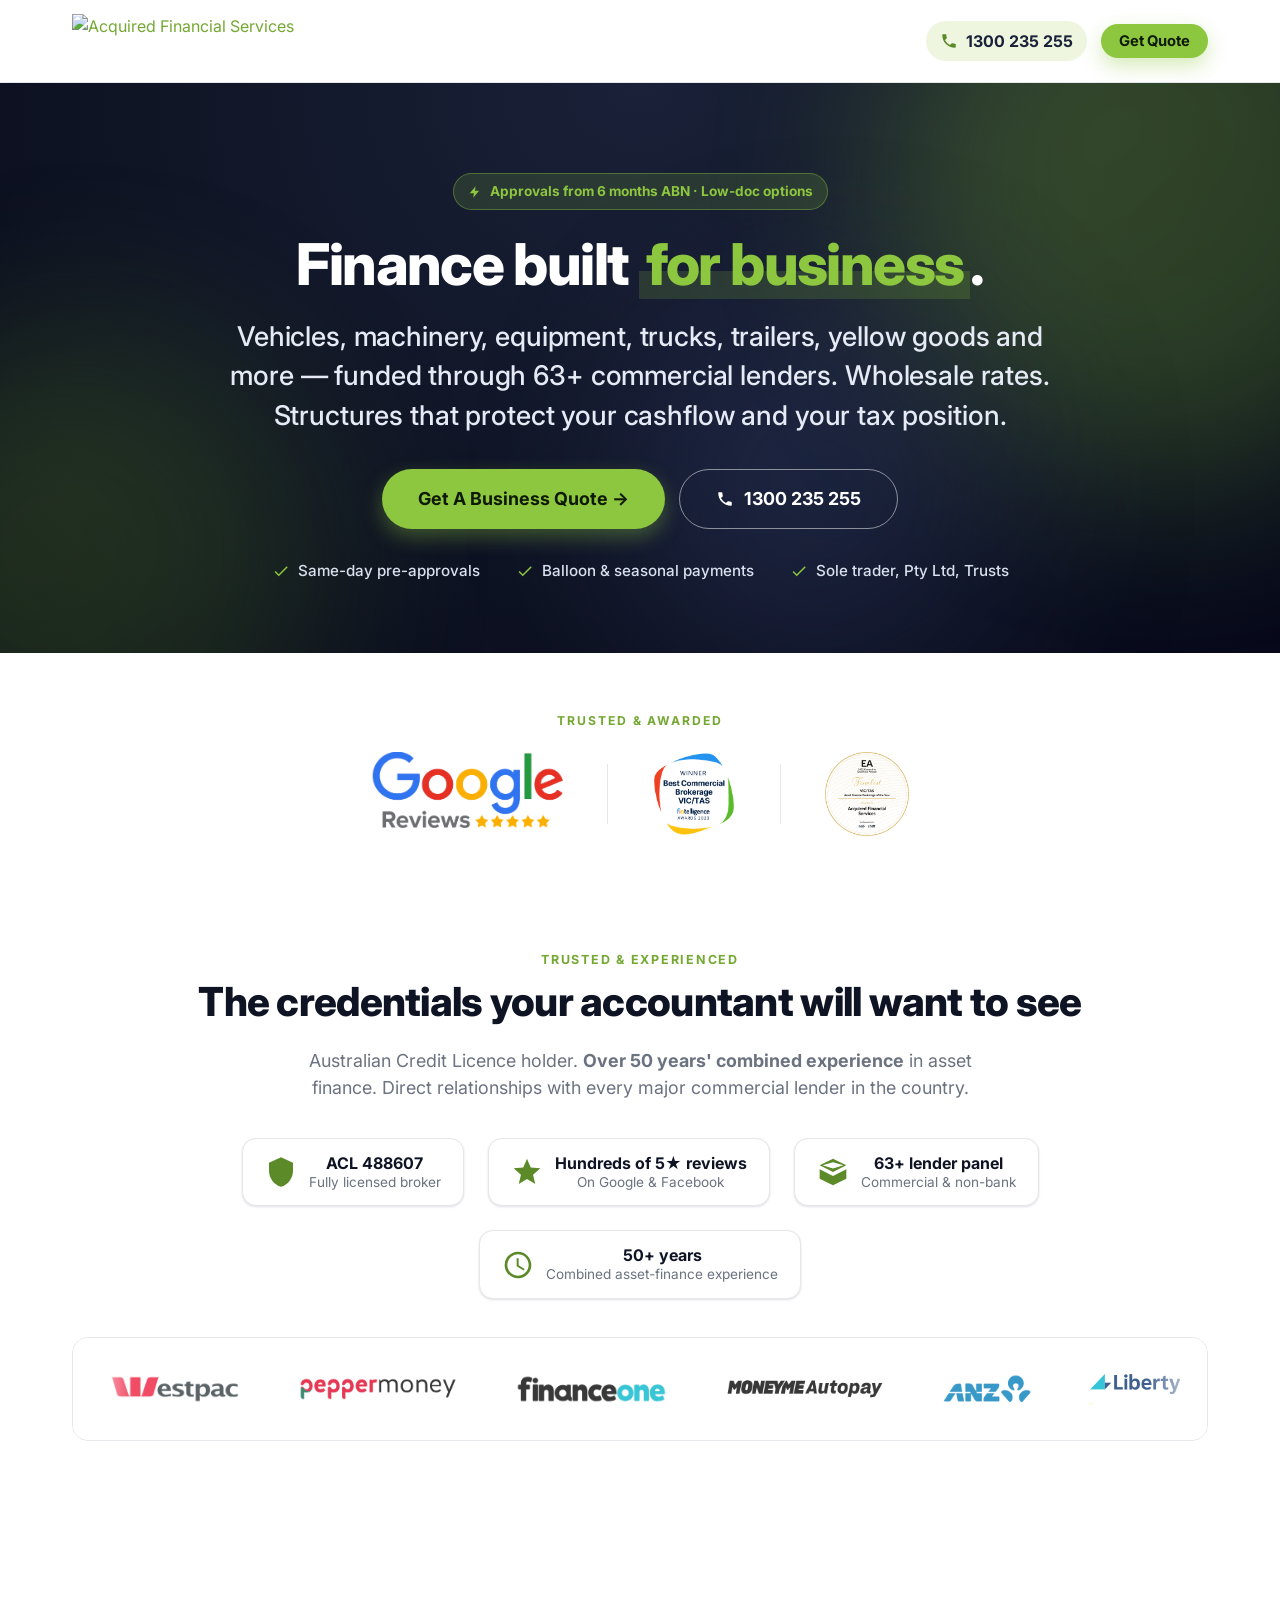
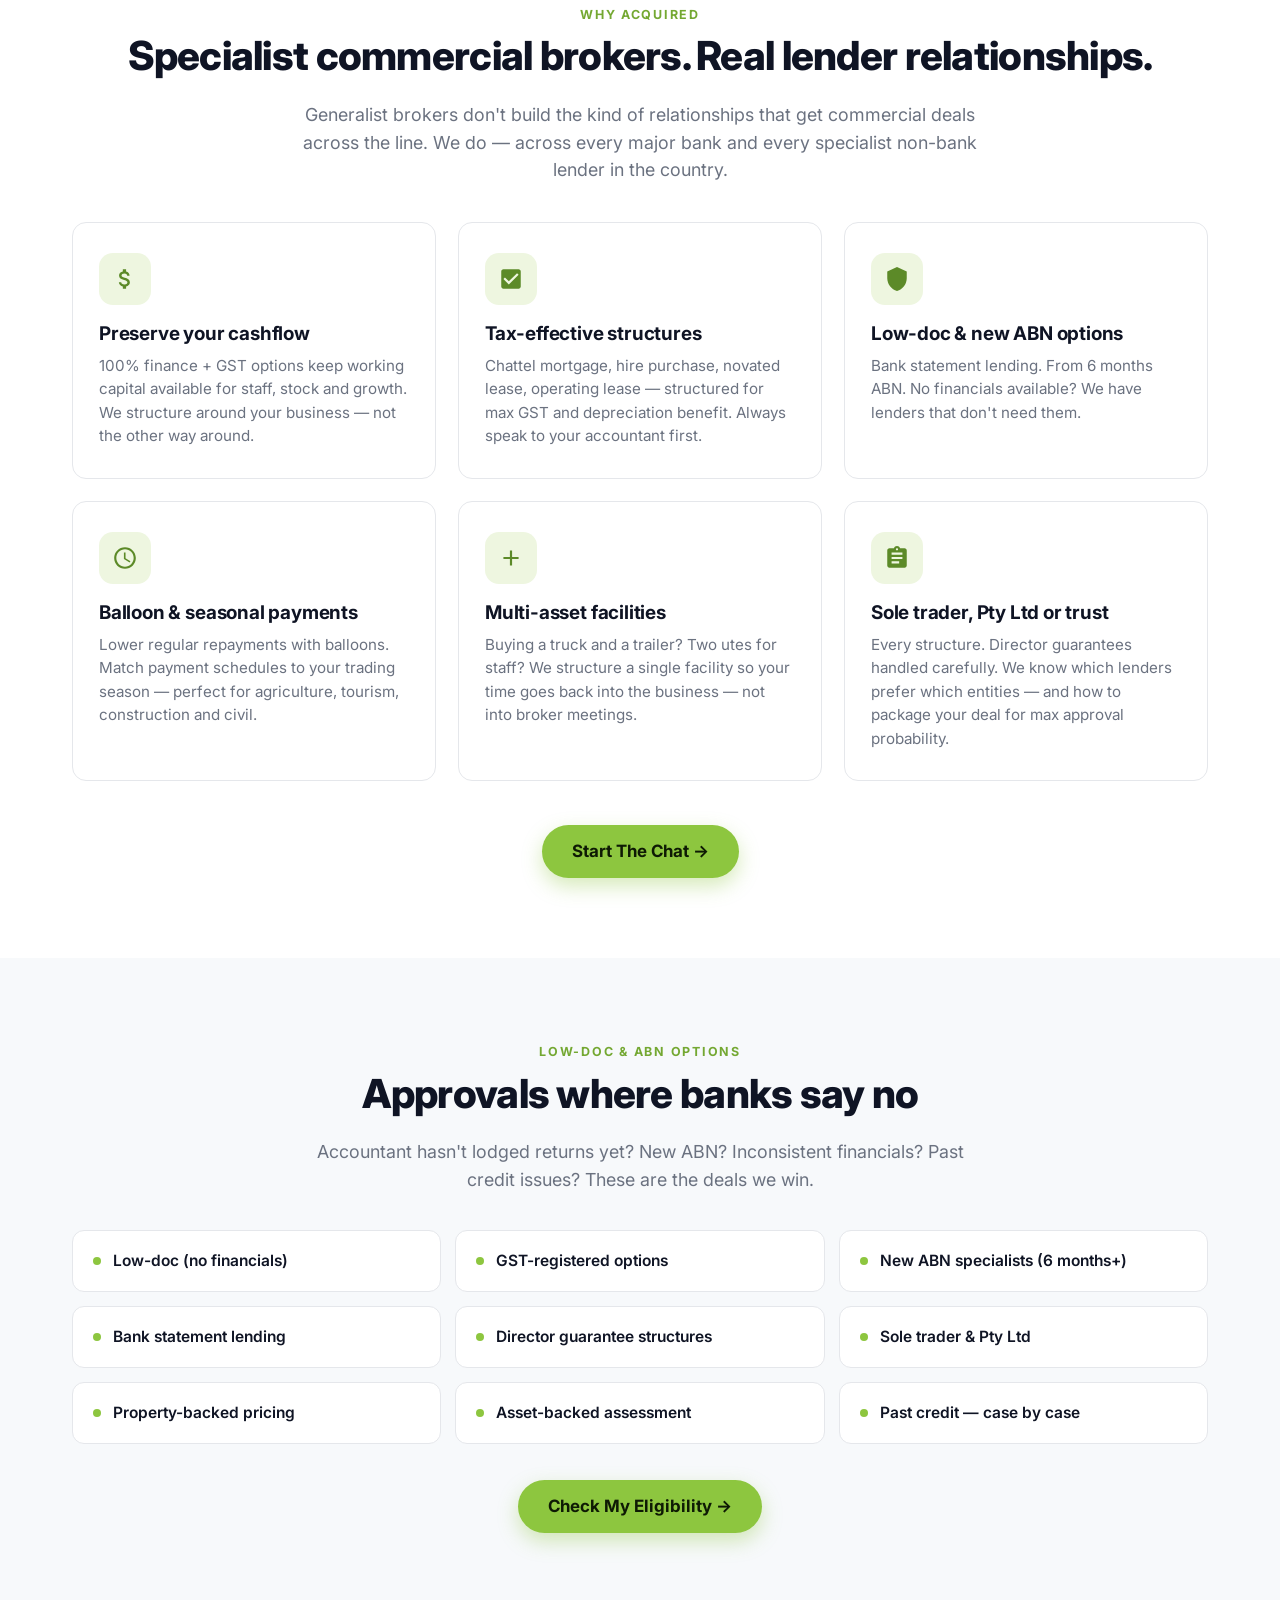
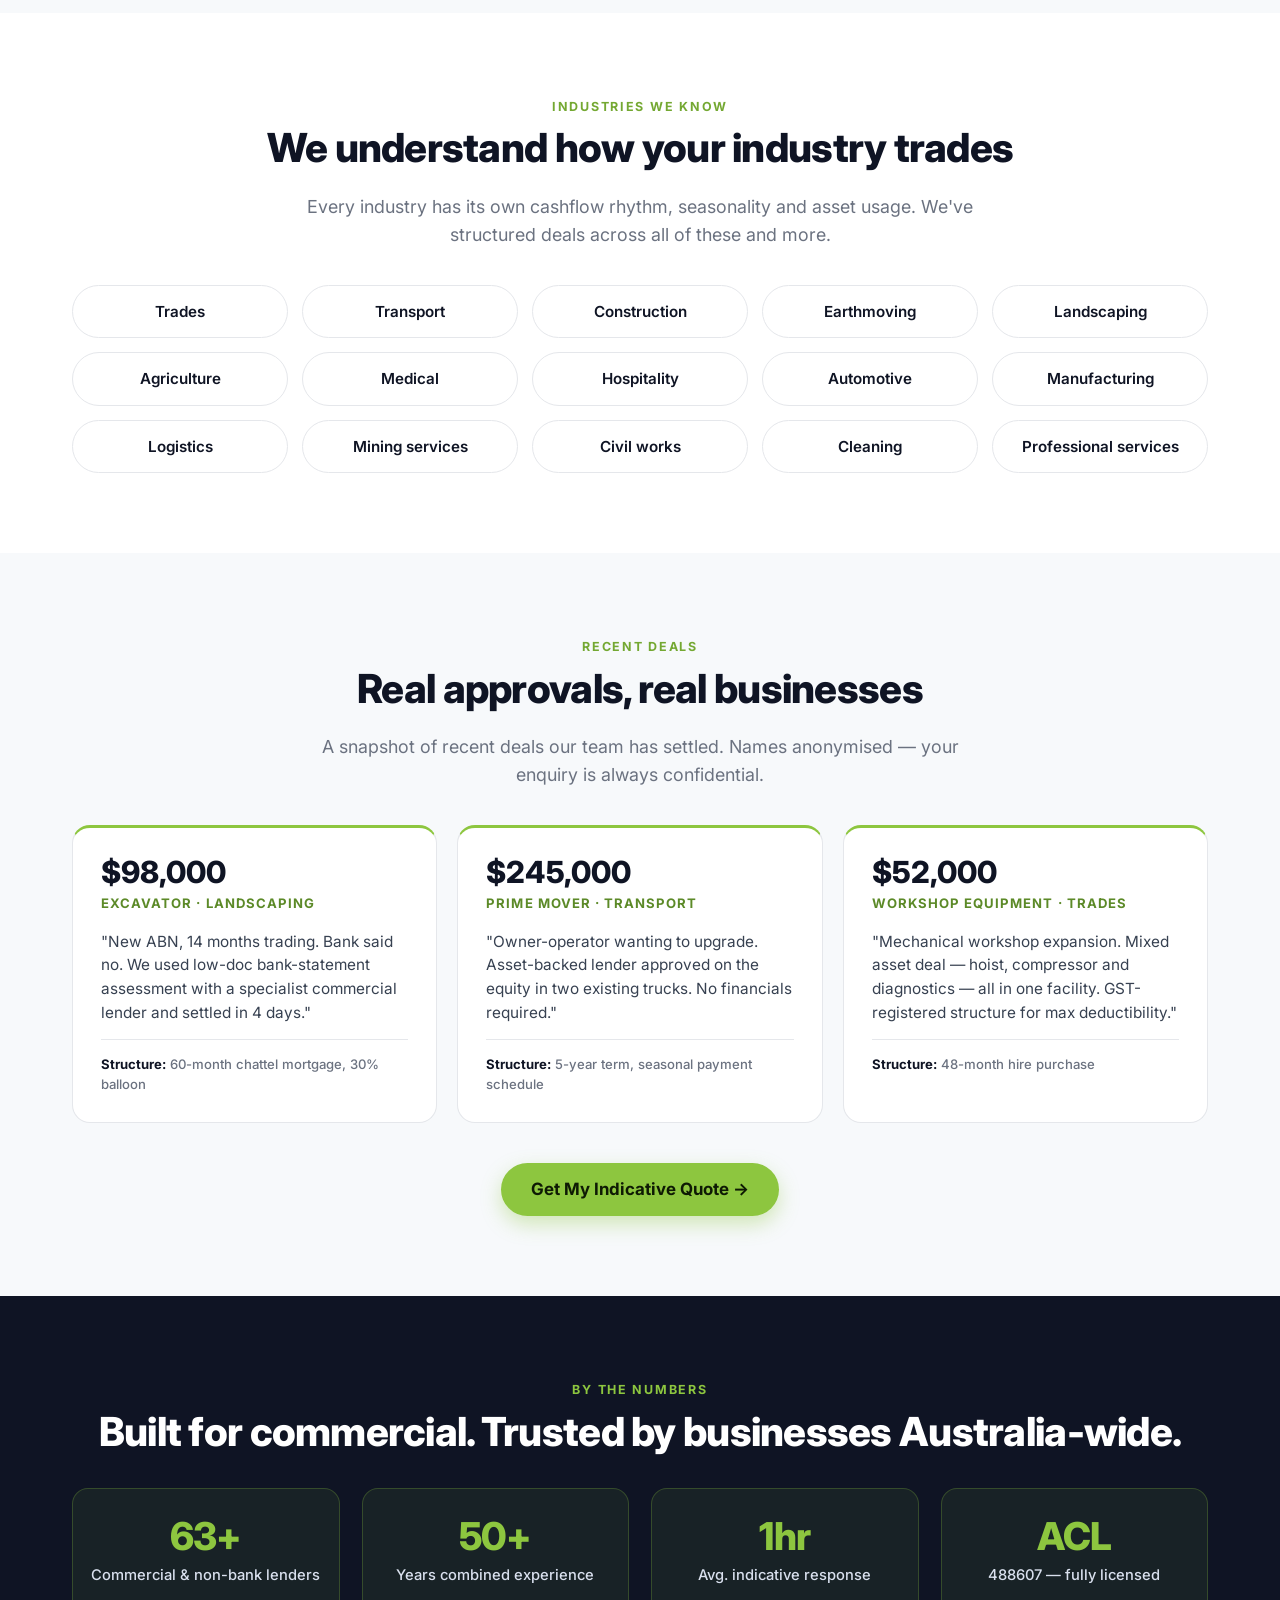
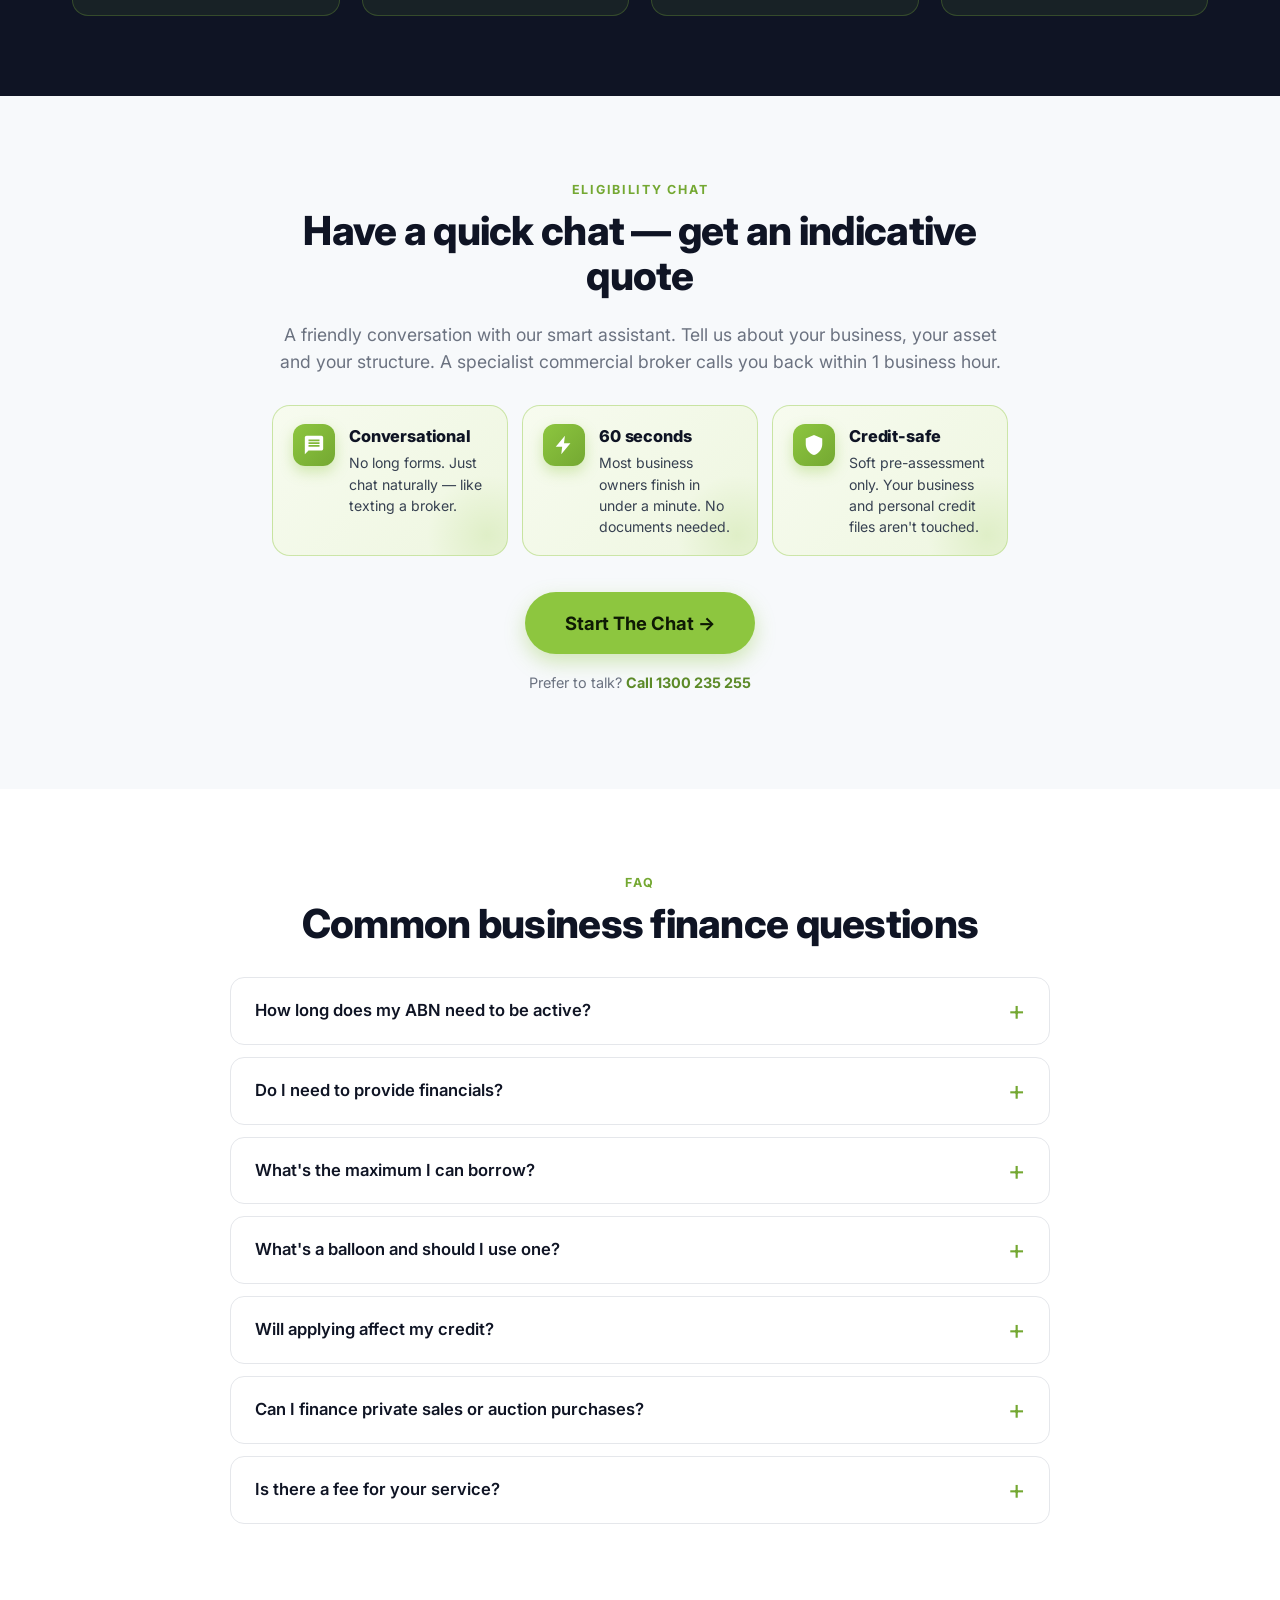
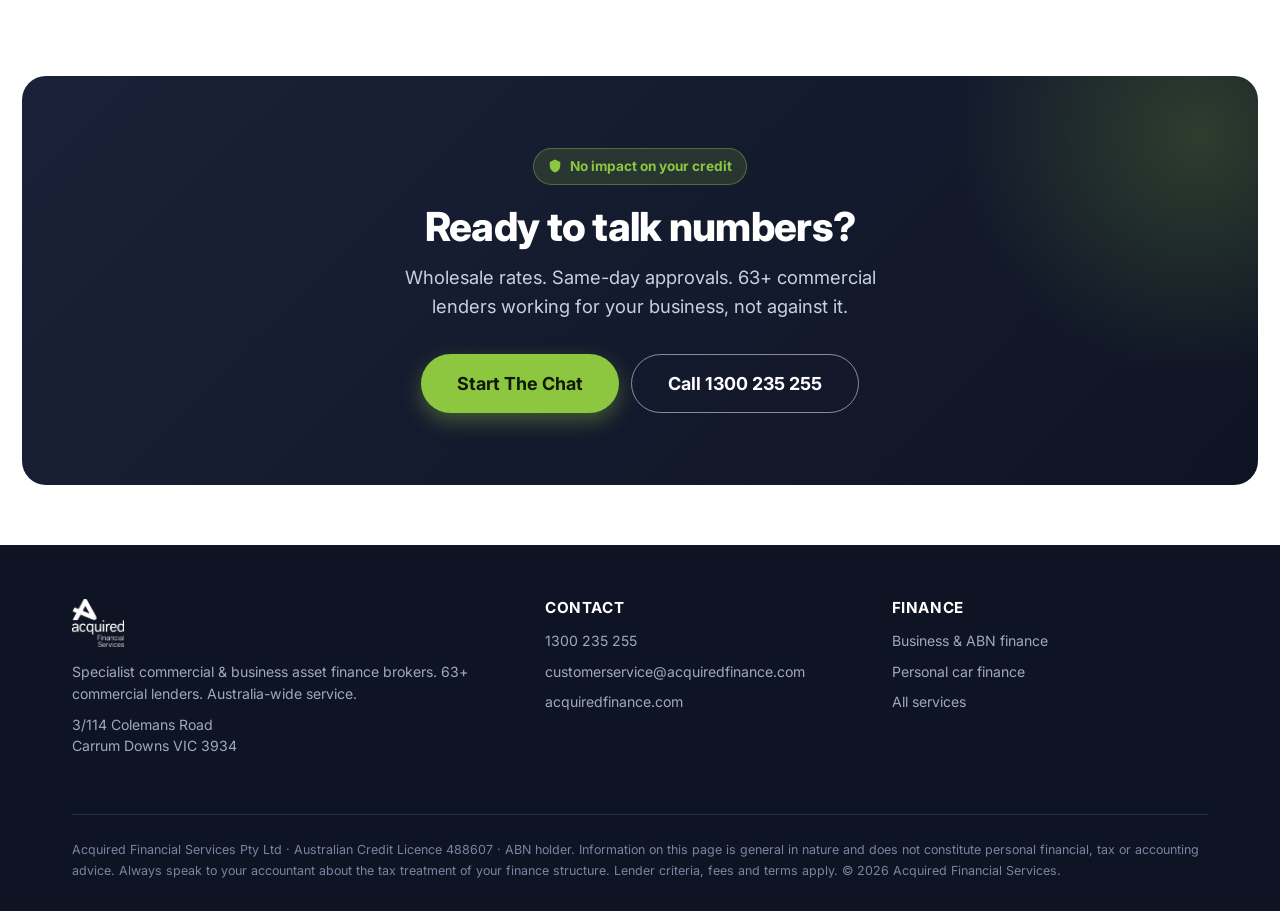
==== commit 82fb4a67: "'Trusted & awarded' eyebrow: switch from muted gray to lime green so it matches 'Trusted & experienc" ====
--- a/abn-business-finance.html
+++ b/abn-business-finance.html
@@ -106,7 +106,7 @@
   .hero-cta-row{display:flex;gap:14px;flex-wrap:wrap;justify-content:center;margin-bottom:30px}
   /* CREDENTIALS STRIP (light section above 'Why Acquired') */
   .cred-strip{background:#fff;padding:54px 22px 30px;text-align:center}
-  .cred-strip-eyebrow{display:inline-block;font-size:.76rem;letter-spacing:.16em;text-transform:uppercase;color:var(--muted);font-weight:700;margin-bottom:22px}
+  .cred-strip-eyebrow{display:inline-block;font-size:.76rem;letter-spacing:.16em;text-transform:uppercase;color:var(--green-dk);font-weight:700;margin-bottom:22px}
   .cred-strip-row{display:flex;align-items:center;justify-content:center;gap:44px;flex-wrap:wrap}
   .cred-strip-row img{height:84px;width:auto;transition:transform .2s}
   .cred-strip-row img:hover{transform:translateY(-2px)}
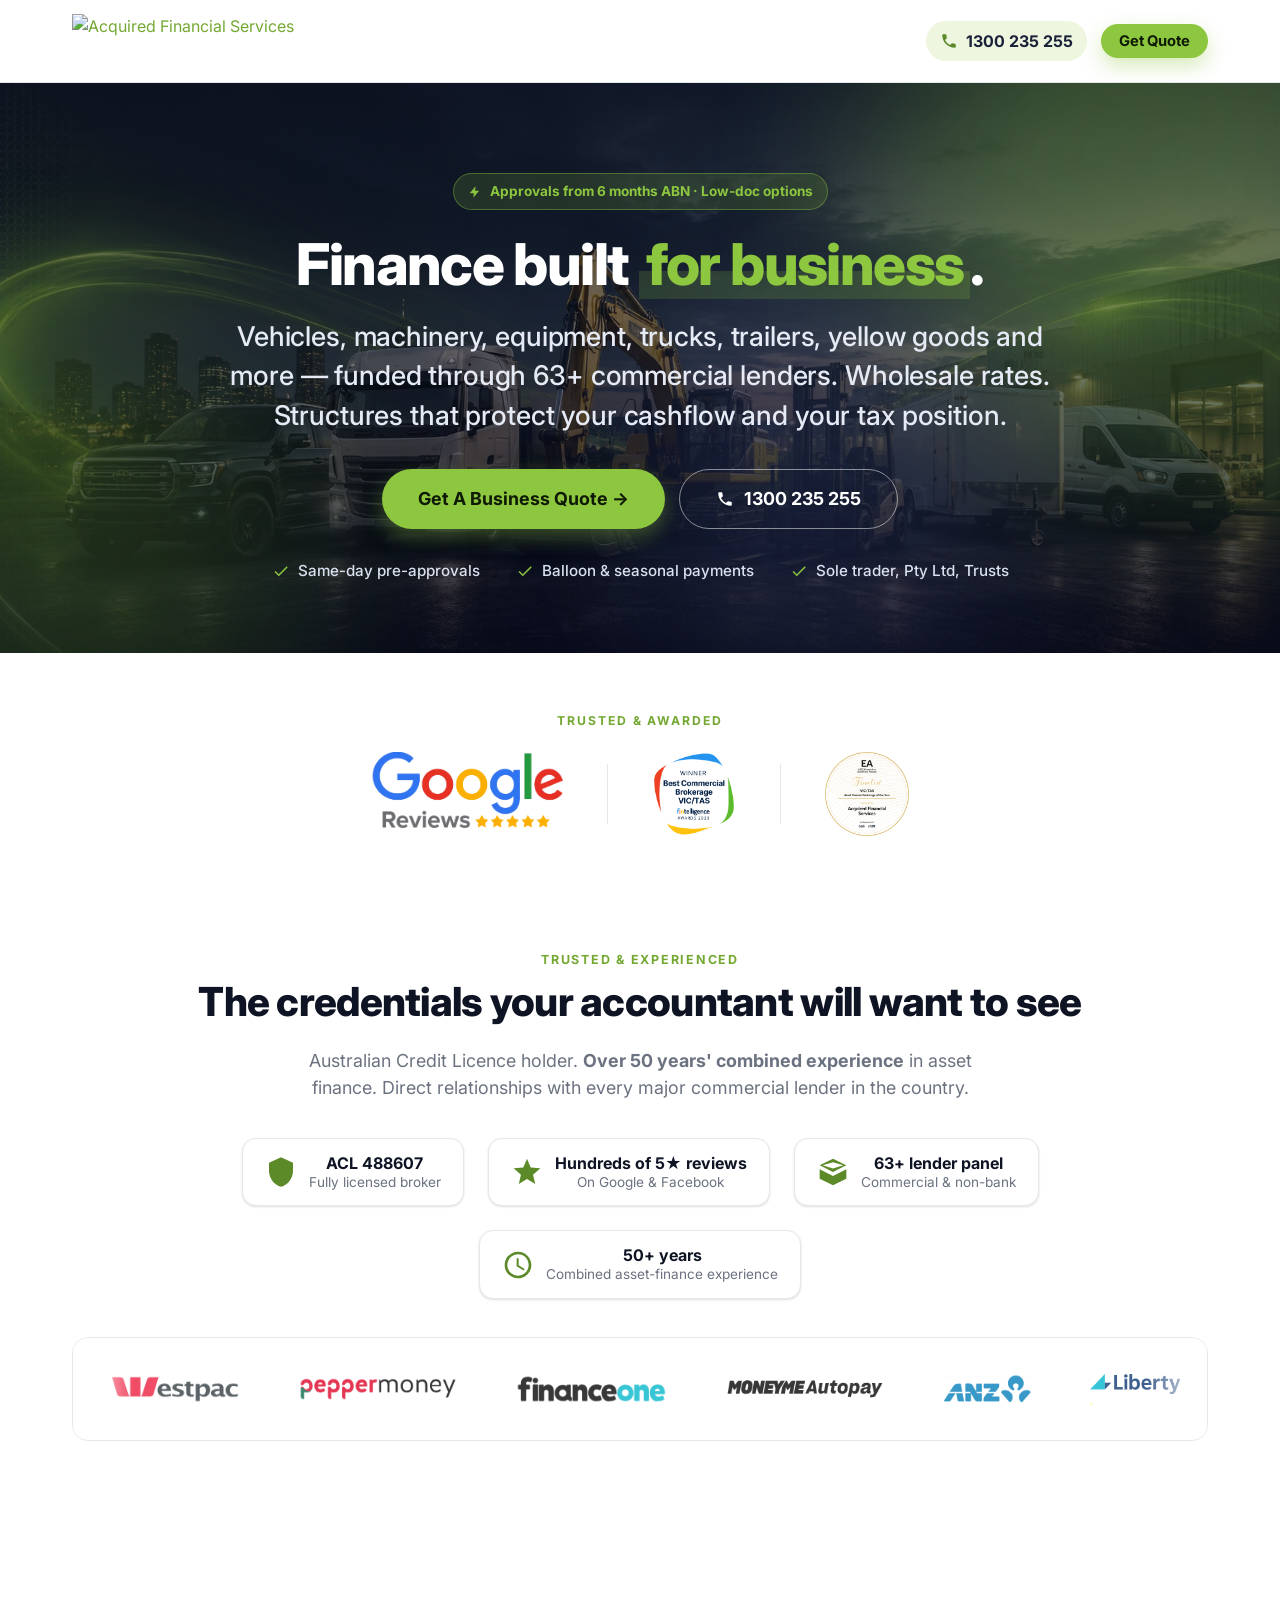
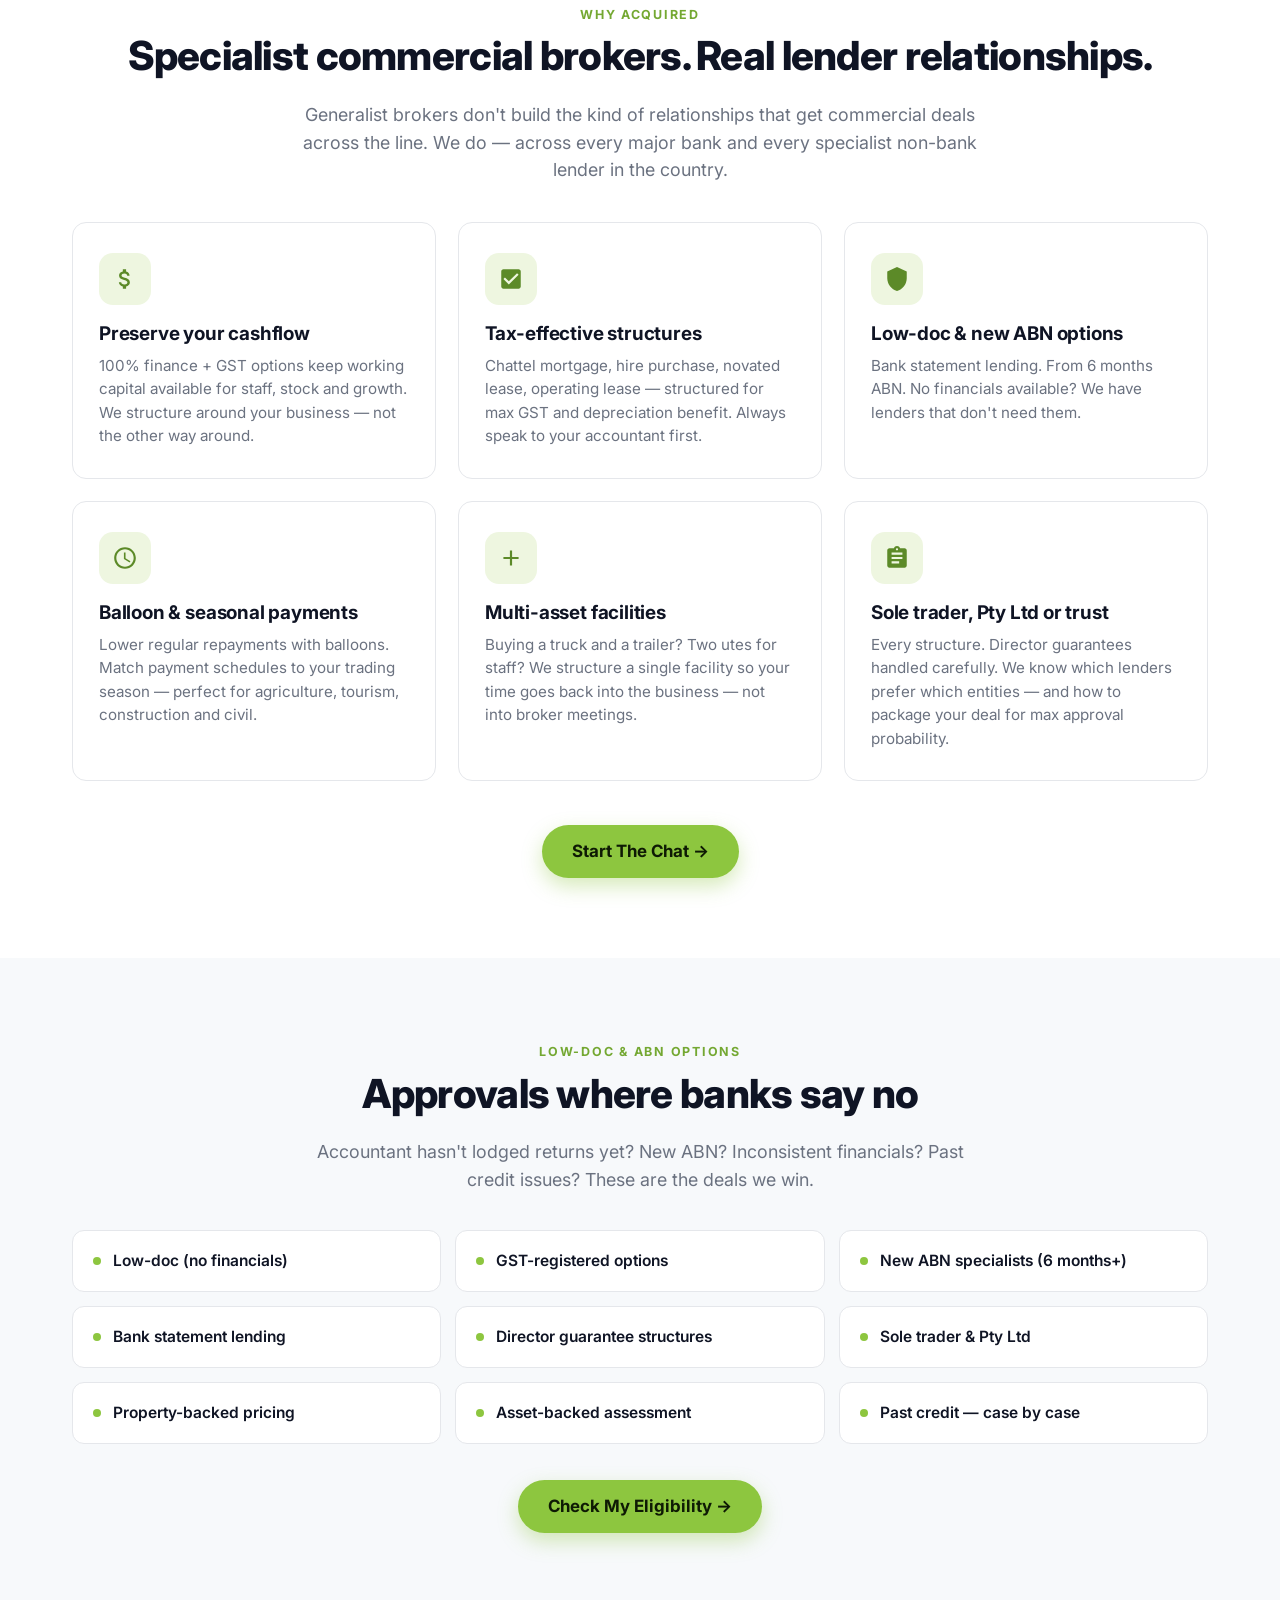
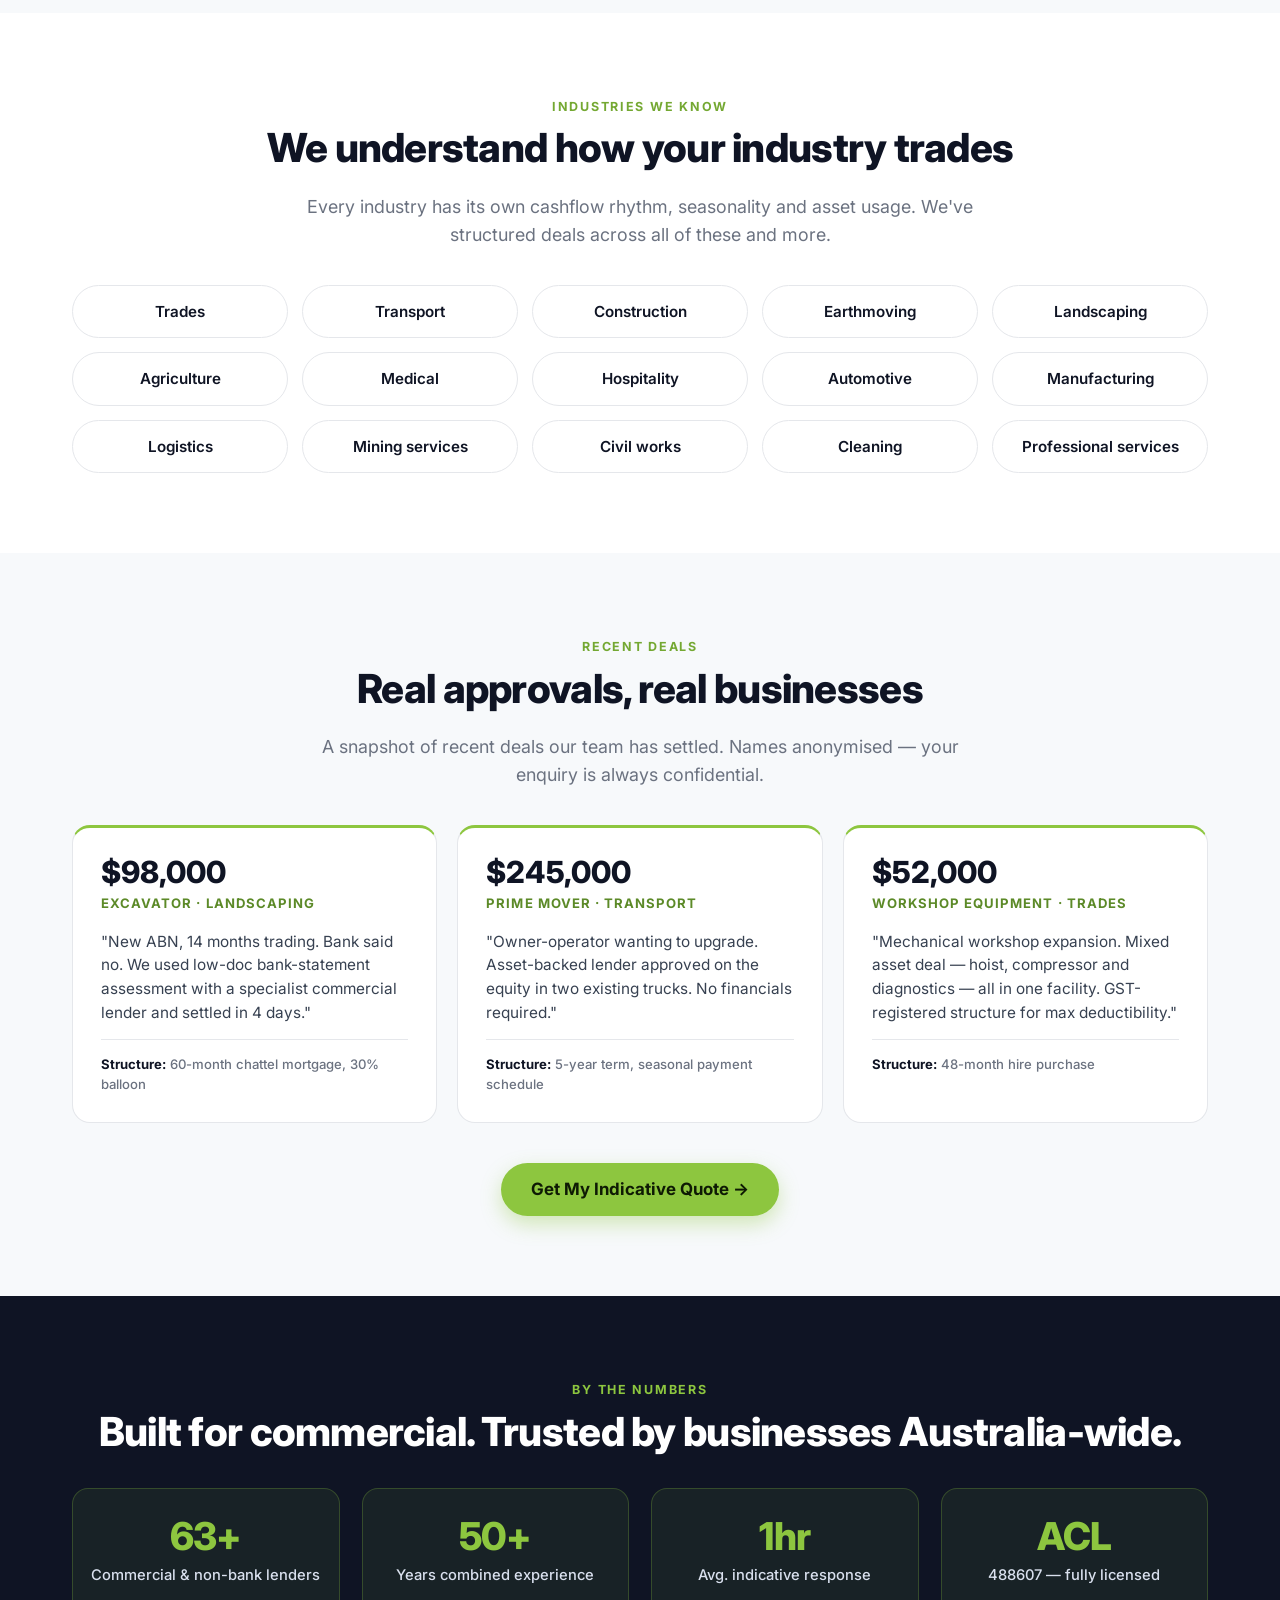
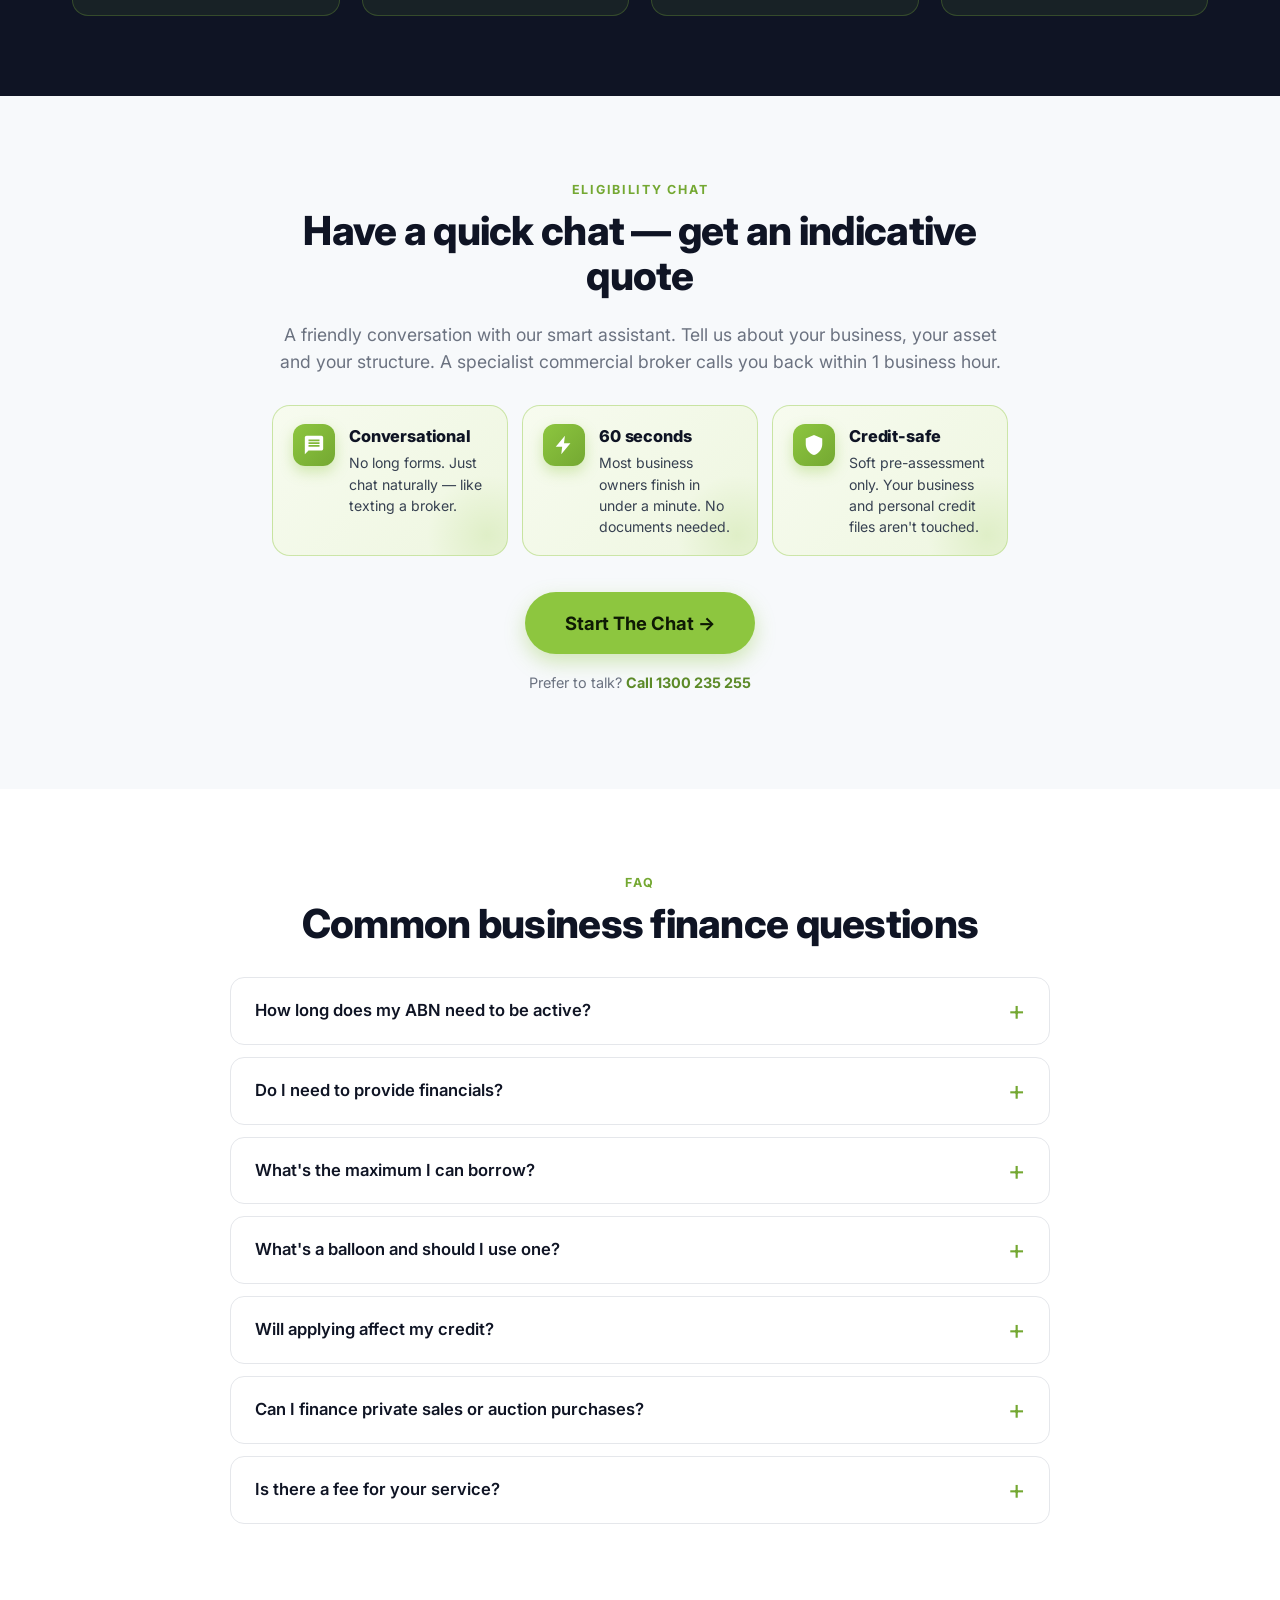
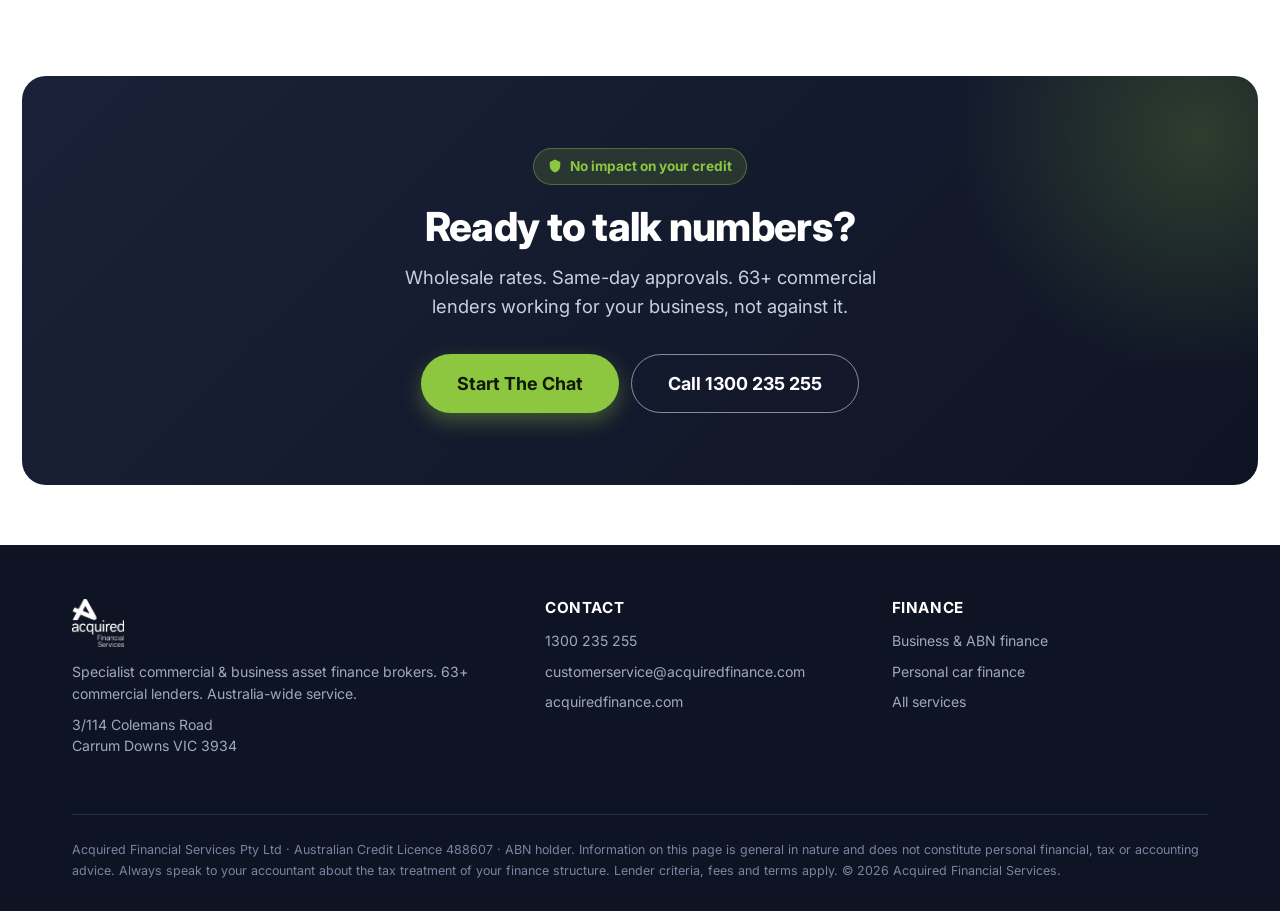
==== commit 95cbf4f9: "ABN landing hero: add commercial fleet hero image - New branding/hero-commercial.webp (1717x916, 242" ====
--- a/abn-business-finance.html
+++ b/abn-business-finance.html
@@ -88,7 +88,7 @@
   .credit-pill svg{width:14px;height:14px;fill:currentColor}
 
   /* HERO (animated mesh — matches thank-you tone) */
-  .hero{position:relative;background:radial-gradient(ellipse at top,#1A2138 0%,#0F1424 60%,#07091a 100%);color:#E5EAF5;padding:90px 0 70px;overflow:hidden;text-align:center}
+  .hero{position:relative;background:linear-gradient(180deg,rgba(15,20,36,.78) 0%,rgba(15,20,36,.55) 40%,rgba(7,9,26,.85) 100%),url('branding/hero-commercial.webp') center/cover no-repeat,radial-gradient(ellipse at top,#1A2138 0%,#0F1424 60%,#07091a 100%);color:#E5EAF5;padding:90px 0 70px;overflow:hidden;text-align:center}
   .hero::before,.hero::after,.hero-blob{content:"";position:absolute;border-radius:50%;filter:blur(90px);pointer-events:none;will-change:transform}
   .hero::before{width:580px;height:580px;background:linear-gradient(135deg,#8DC63F,#5C8A28);top:-180px;right:-180px;opacity:.32;animation:heroFloatA 22s ease-in-out infinite}
   .hero::after{width:480px;height:480px;background:linear-gradient(135deg,#74A832,#3E5F1B);bottom:-160px;left:-160px;opacity:.28;animation:heroFloatB 26s ease-in-out infinite}
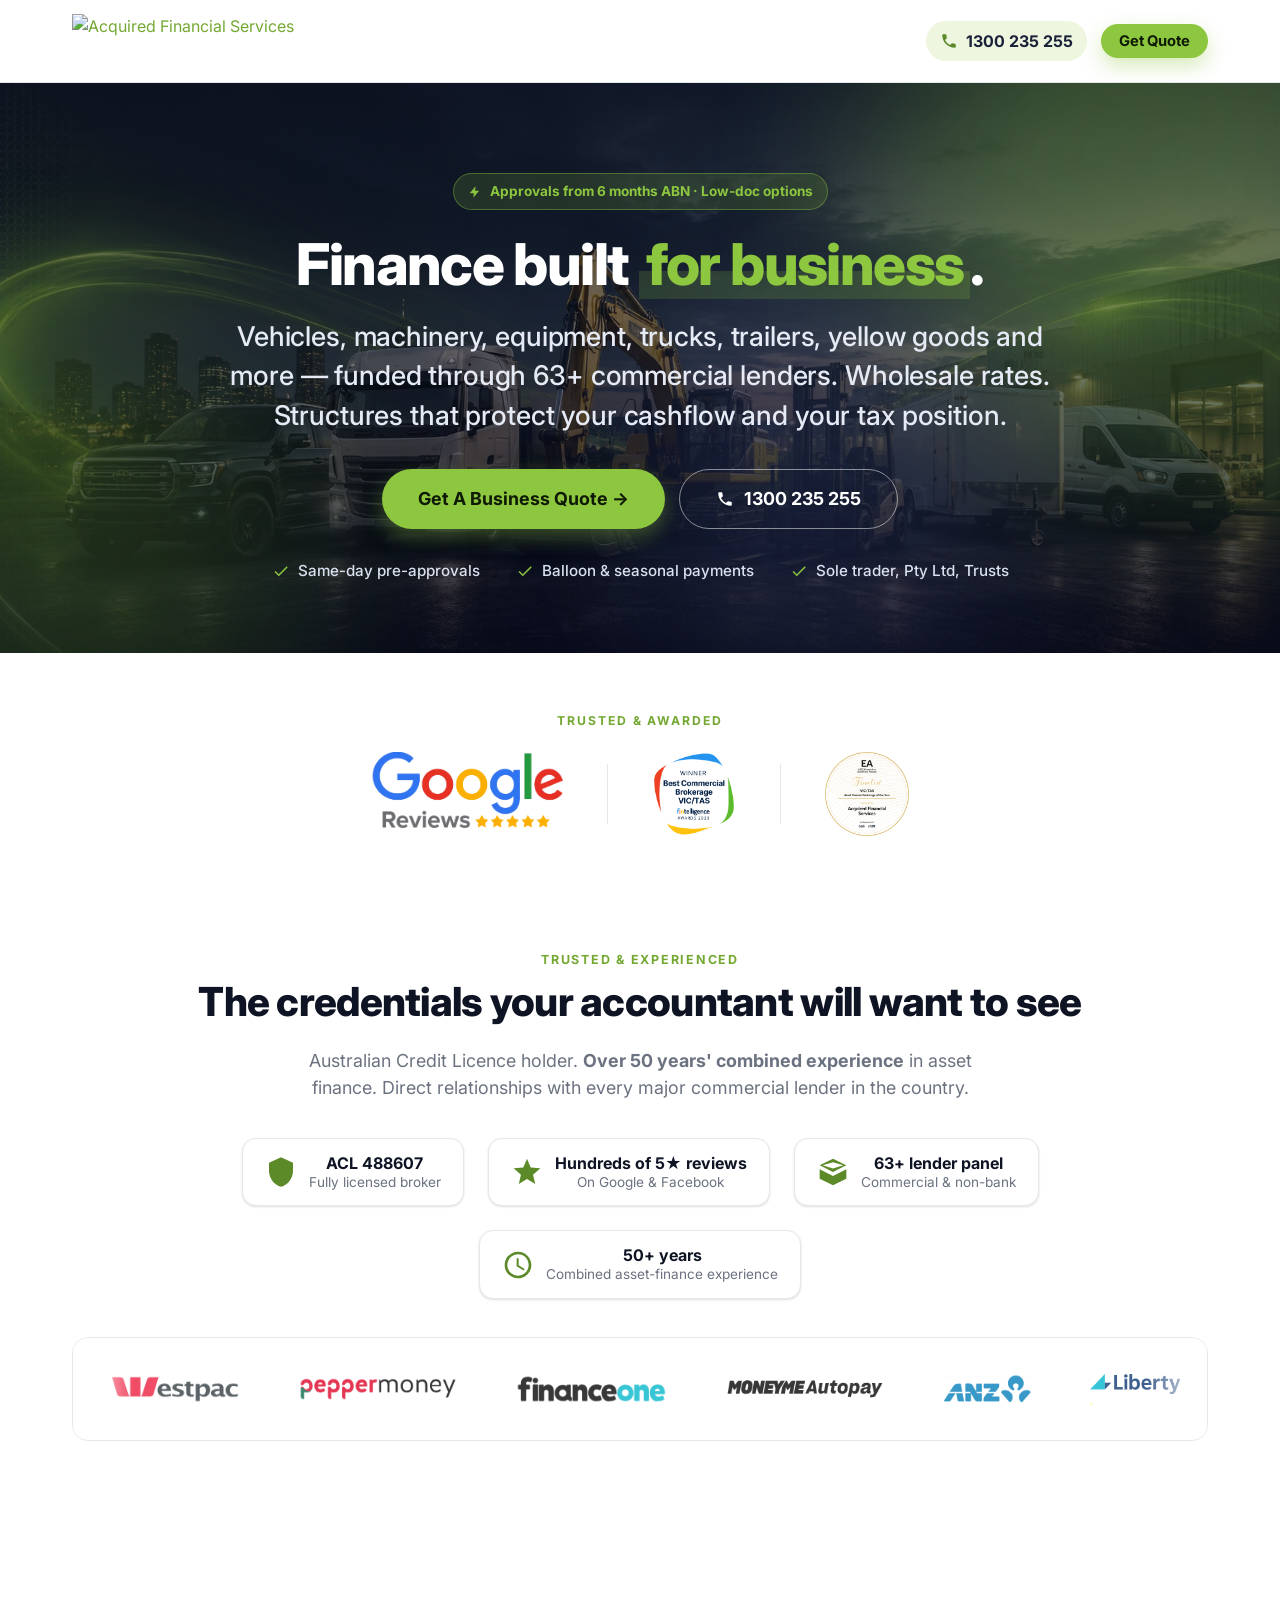
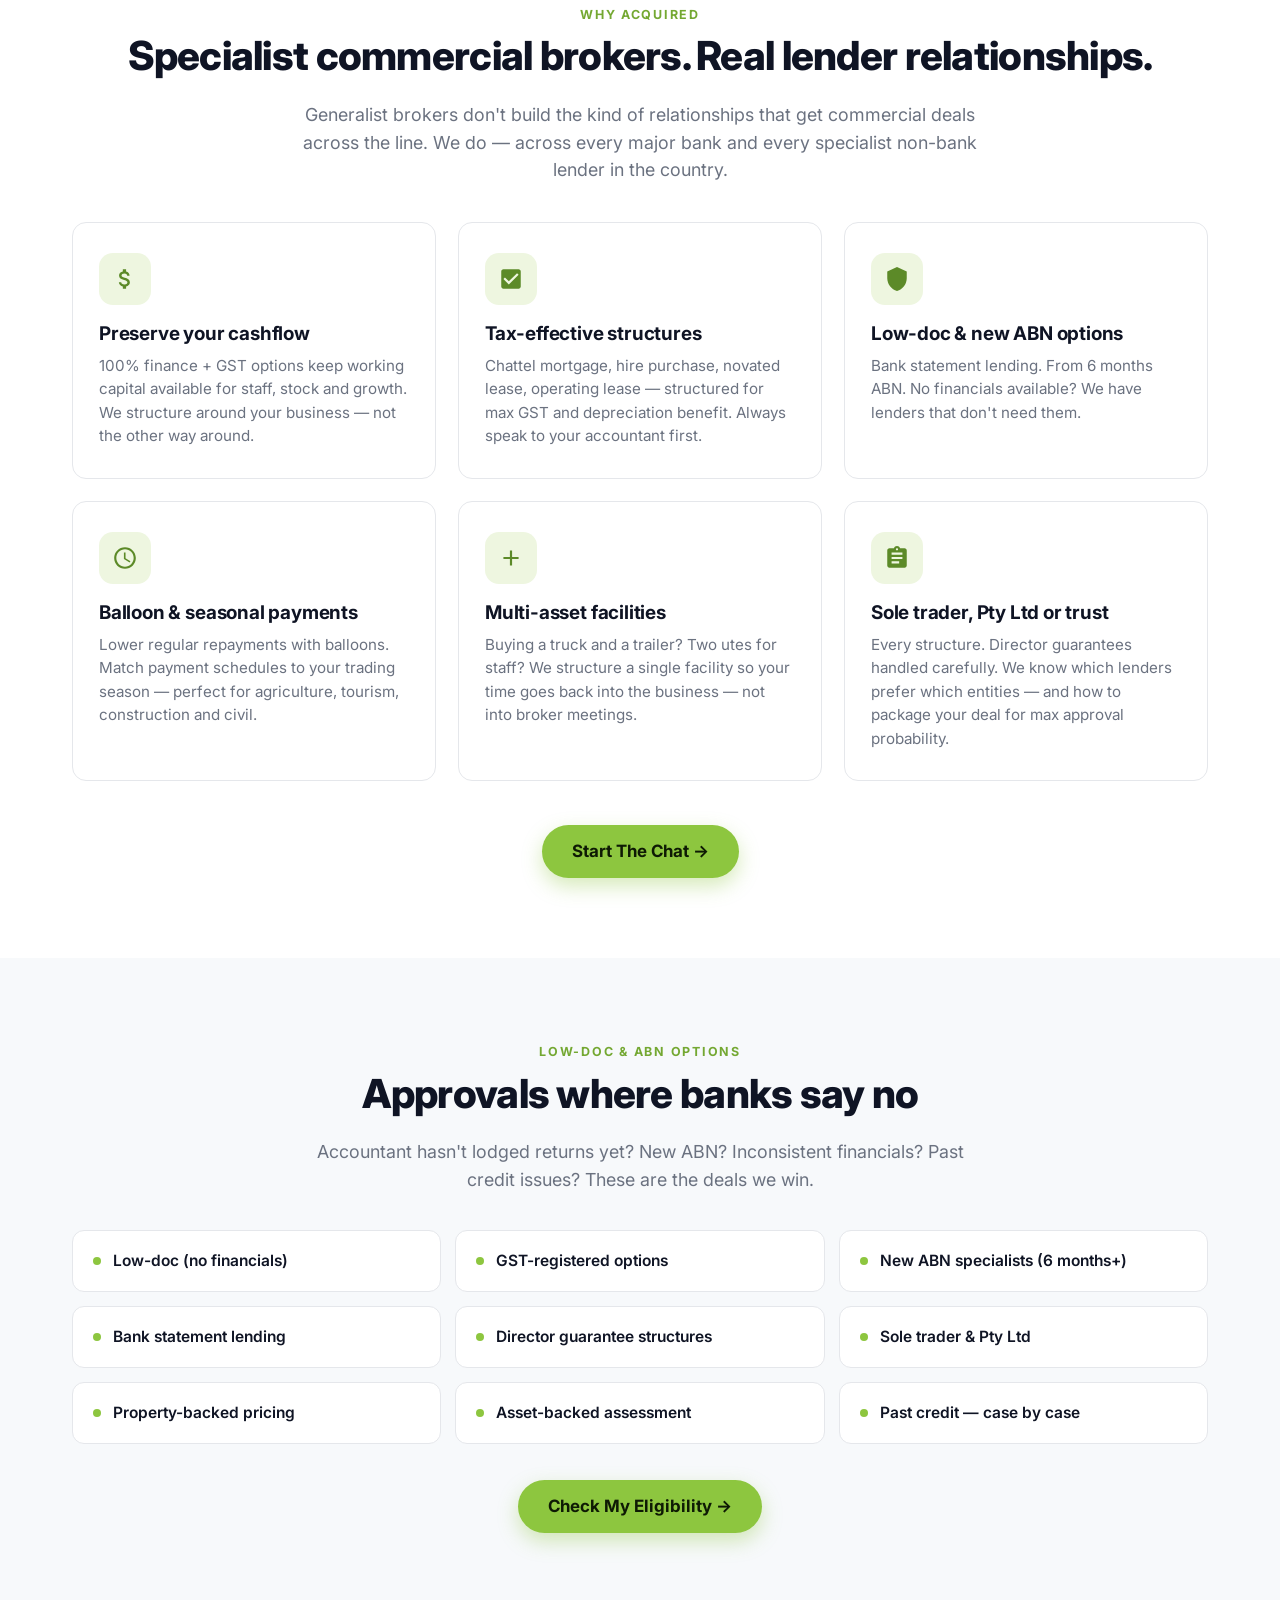
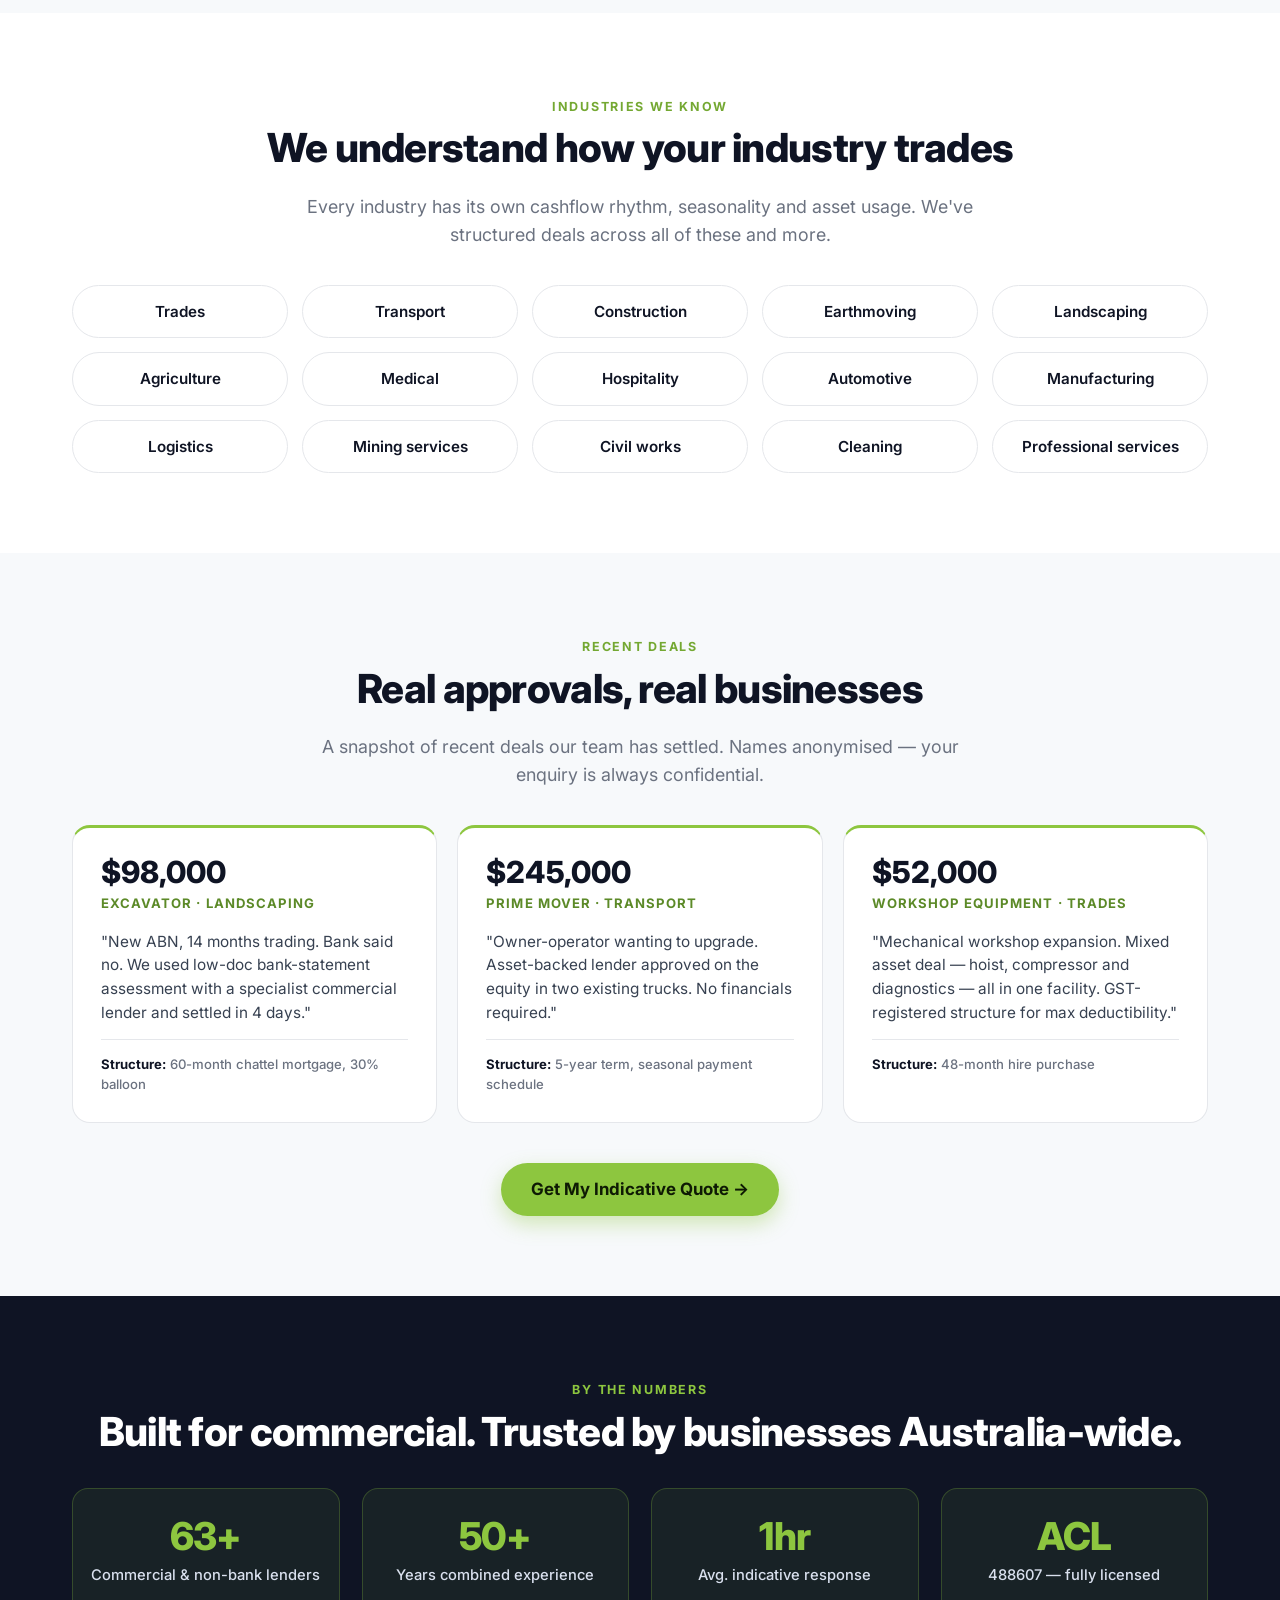
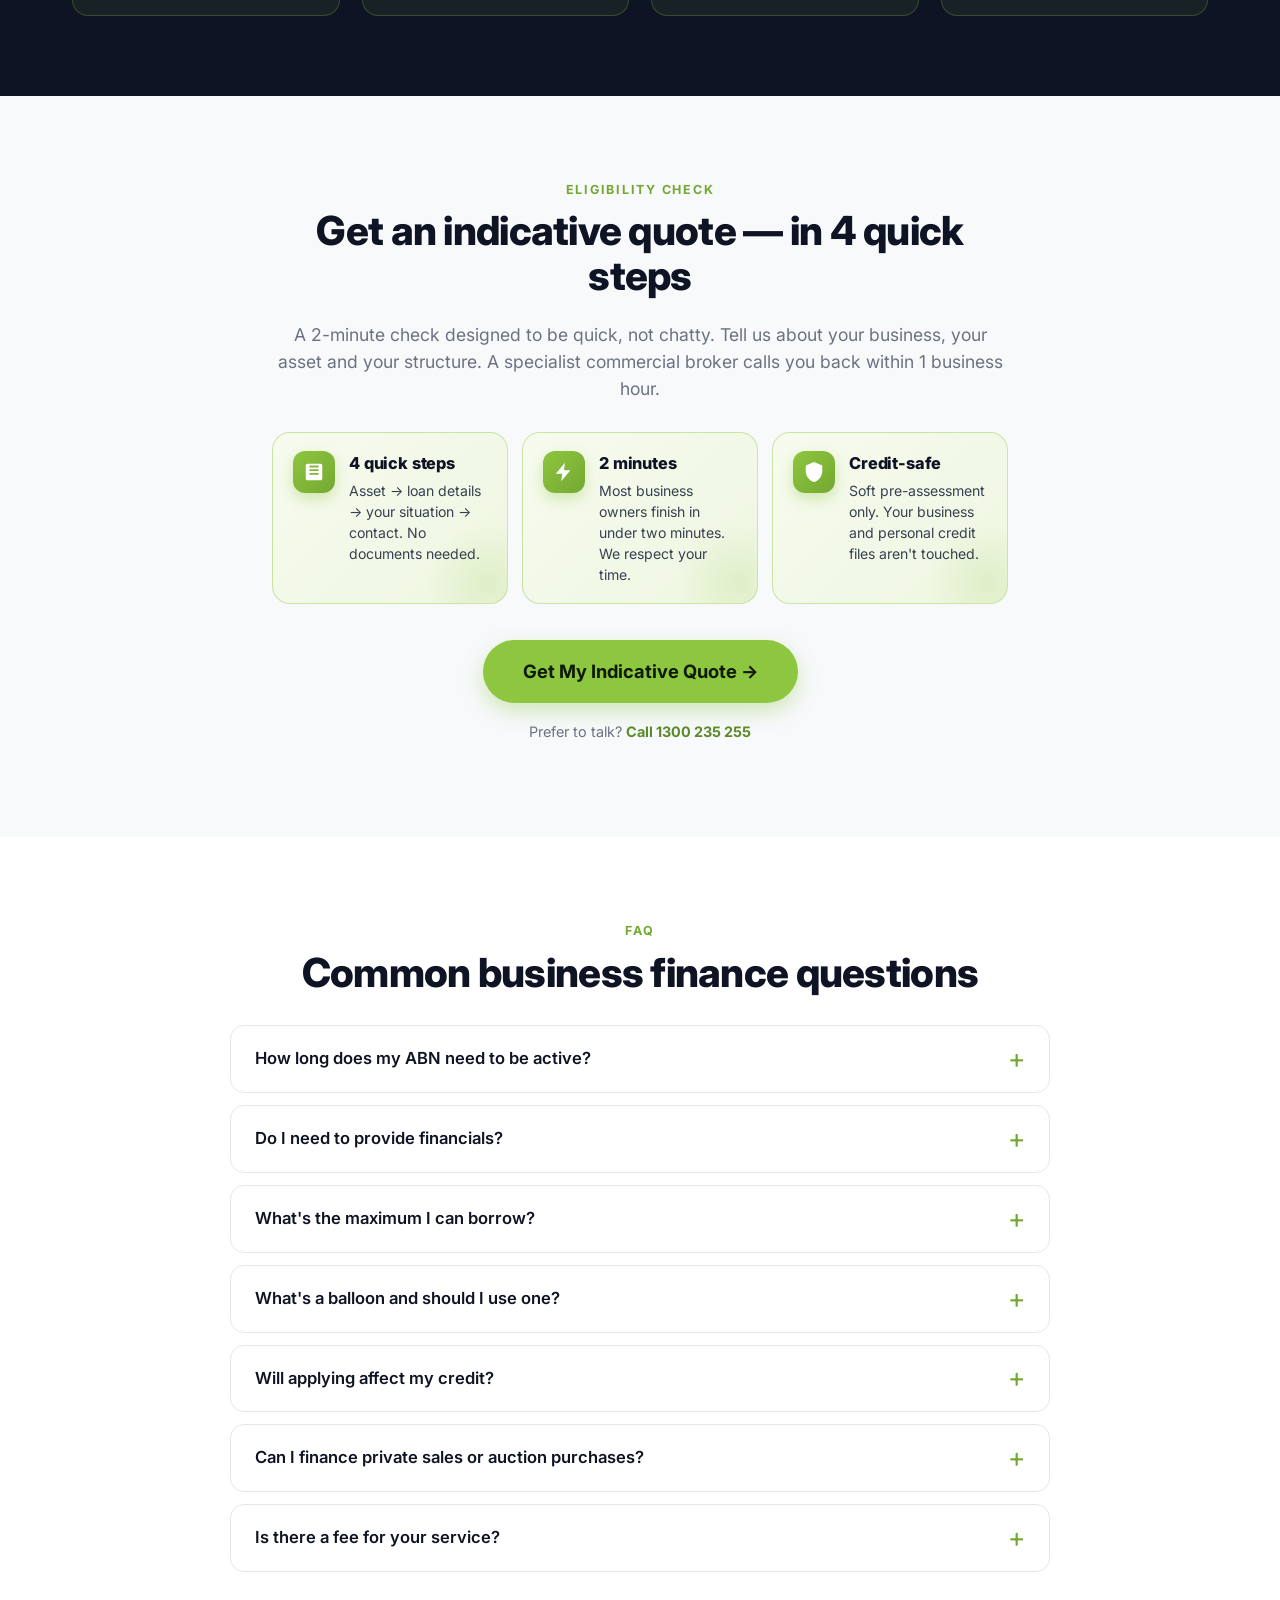
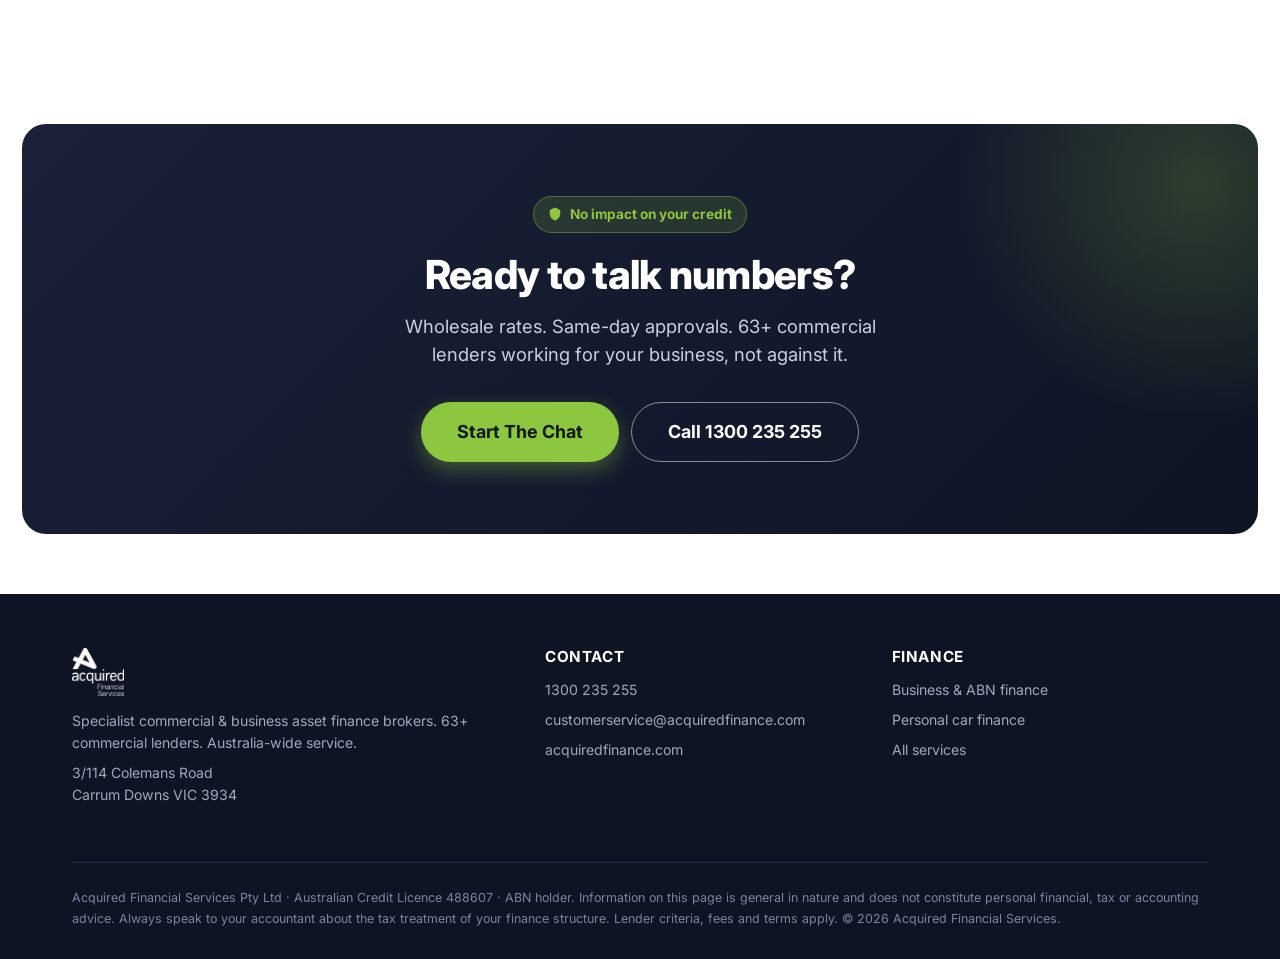
==== commit 6b4bb0f6: "Tighten conversion copy on both landing pages Four targeted edits informed by a CRO review of the li" ====
--- a/abn-business-finance.html
+++ b/abn-business-finance.html
@@ -582,23 +582,23 @@
 <!-- CHAT INTRO / ELIGIBILITY -->
 <section class="section section--alt" id="check">
   <div class="wrap center" style="max-width:780px;margin:0 auto">
-    <span class="eyebrow">Eligibility chat</span>
-    <h2>Have a quick chat — get an indicative quote</h2>
-    <p style="color:var(--muted);font-size:1.1rem;margin-bottom:30px">A friendly conversation with our smart assistant. Tell us about your business, your asset and your structure. A specialist commercial broker calls you back within 1 business hour.</p>
+    <span class="eyebrow">Eligibility check</span>
+    <h2>Get an indicative quote — in 4 quick steps</h2>
+    <p style="color:var(--muted);font-size:1.1rem;margin-bottom:30px">A 2-minute check designed to be quick, not chatty. Tell us about your business, your asset and your structure. A specialist commercial broker calls you back within 1 business hour.</p>
 
     <div class="chat-intro-cards">
       <div class="chat-card">
-        <div class="ci-icon"><svg viewBox="0 0 24 24"><path d="M20 2H4c-1.1 0-2 .9-2 2v18l4-4h14c1.1 0 2-.9 2-2V4c0-1.1-.9-2-2-2zm-2 12H6v-2h12v2zm0-3H6V9h12v2zm0-3H6V6h12v2z"/></svg></div>
+        <div class="ci-icon"><svg viewBox="0 0 24 24"><path d="M19 3H5c-1.1 0-2 .9-2 2v14c0 1.1.9 2 2 2h14c1.1 0 2-.9 2-2V5c0-1.1-.9-2-2-2zm-2 12H7v-2h10v2zm0-4H7V9h10v2zm0-4H7V5h10v2z"/></svg></div>
         <div class="ci-body">
-          <strong>Conversational</strong>
-          <span>No long forms. Just chat naturally — like texting a broker.</span>
+          <strong>4 quick steps</strong>
+          <span>Asset → loan details → your situation → contact. No documents needed.</span>
         </div>
       </div>
       <div class="chat-card">
         <div class="ci-icon"><svg viewBox="0 0 24 24"><path d="M13 2 3 14h7l-1 8 10-12h-7l1-8z"/></svg></div>
         <div class="ci-body">
-          <strong>60 seconds</strong>
-          <span>Most business owners finish in under a minute. No documents needed.</span>
+          <strong>2 minutes</strong>
+          <span>Most business owners finish in under two minutes. We respect your time.</span>
         </div>
       </div>
       <div class="chat-card">
@@ -610,7 +610,7 @@
       </div>
     </div>
 
-    <a href="apply.html?from=abn-business" class="btn btn--primary btn--xl" style="font-size:1.15rem;padding:22px 40px">Start The Chat →</a>
+    <a href="apply.html?from=abn-business" class="btn btn--primary btn--xl" style="font-size:1.15rem;padding:22px 40px">Get My Indicative Quote →</a>
     <p style="margin-top:18px;font-size:.9rem;color:var(--muted)">Prefer to talk? <a href="tel:1300235255" style="color:var(--green-dk2);font-weight:700">Call 1300 235 255</a></p>
   </div>
 </section>
@@ -629,7 +629,7 @@
       <details class="faq"><summary>What's a balloon and should I use one?</summary><div class="faq-body">A balloon (or residual) is a lump sum at the end of your loan term that lowers regular repayments. Common on vehicles and yellow goods. It improves cashflow but you'll pay more interest, or need to refinance/sell at term end. We model both scenarios for you.</div></details>
       <details class="faq"><summary>Will applying affect my credit?</summary><div class="faq-body">We use soft pre-assessments before any formal credit enquiry. Multiple direct lender applications hurt your file — funnelling through us protects it.</div></details>
       <details class="faq"><summary>Can I finance private sales or auction purchases?</summary><div class="faq-body">Yes. We regularly settle private sales, auction purchases and interstate deals. We handle PPSR checks, encumbrance clearance and direct payment to the seller.</div></details>
-      <details class="faq"><summary>Is there a fee for your service?</summary><div class="faq-body">Our pre-approval process is <strong>cost-free and commitment-free</strong> — there's nothing to pay to see your options. If you choose to proceed, an <strong>origination fee</strong> applies; it's only ever payable from the proceeds of your loan contract, so nothing comes out of your pocket. Because every lender's pricing is slightly different, we'll walk you through all fees upfront once your pre-approval is in place — no surprises.</div></details>
+      <details class="faq"><summary>Is there a fee for your service?</summary><div class="faq-body"><strong>$0 out of pocket — ever.</strong> Pre-approval is always free; no card details, no commitments. If you choose to proceed with a loan, our origination fee is simply rolled into the loan amount — you never pay anything out of pocket. Because every lender's pricing is slightly different, we walk you through every fee upfront once pre-approval is in place. No surprises.</div></details>
     </div>
   </div>
 </section>
@@ -679,6 +679,33 @@
 <div class="sticky-cta">
   <a href="tel:1300235255" class="btn btn--ghost" style="border-color:var(--navy)">Call</a>
   <a href="apply.html?from=abn-business" class="btn btn--primary">Start Chat</a>
+</div>
+
+<!-- ============ APPLY FORM MODAL ============ -->
+<style>
+  .apply-modal{position:fixed;inset:0;z-index:9999;display:none;background:rgba(7,9,26,.78);-webkit-backdrop-filter:blur(6px);backdrop-filter:blur(6px)}
+  .apply-modal.is-open{display:flex;align-items:stretch;justify-content:center;animation:applyFade .22s ease-out}
+  @keyframes applyFade{from{opacity:0}to{opacity:1}}
+  .apply-modal-frame{flex:1 1 auto;border:0;width:100%;max-width:100%;height:100vh;background:#fff;box-shadow:0 30px 80px rgba(0,0,0,.5)}
+  .apply-modal-close{position:absolute;top:12px;right:12px;width:42px;height:42px;border-radius:50%;background:#fff;border:0;cursor:pointer;color:#1A2138;display:flex;align-items:center;justify-content:center;box-shadow:0 6px 18px rgba(0,0,0,.35);transition:transform .15s ease,box-shadow .15s ease;z-index:2}
+  .apply-modal-close:hover,.apply-modal-close:focus{transform:scale(1.08);outline:none;box-shadow:0 8px 22px rgba(0,0,0,.45)}
+  .apply-modal-loading{position:absolute;inset:0;display:flex;align-items:center;justify-content:center;color:#E5EAF5;font-size:.95rem;letter-spacing:.04em;pointer-events:none}
+  .apply-modal-loading::after{content:"";width:38px;height:38px;border:3px solid rgba(255,255,255,.25);border-top-color:#8DC63F;border-radius:50%;animation:applySpin 1s linear infinite;margin-left:14px}
+  @keyframes applySpin{to{transform:rotate(360deg)}}
+  .apply-modal.is-loaded .apply-modal-loading{display:none}
+  @media (min-width:900px){
+    .apply-modal.is-open{padding:30px;align-items:center}
+    .apply-modal-frame{border-radius:20px;height:calc(100vh - 60px);max-height:880px;max-width:640px}
+    .apply-modal-close{top:18px;right:18px}
+  }
+  body.apply-modal-open{overflow:hidden}
+</style>
+<div class="apply-modal" id="applyModal" role="dialog" aria-modal="true" aria-label="Get a quote">
+  <div class="apply-modal-loading">Loading</div>
+  <button class="apply-modal-close" type="button" aria-label="Close" id="applyModalClose">
+    <svg width="20" height="20" viewBox="0 0 24 24" fill="none" stroke="currentColor" stroke-width="2.4" stroke-linecap="round"><line x1="6" y1="6" x2="18" y2="18"/><line x1="18" y1="6" x2="6" y2="18"/></svg>
+  </button>
+  <iframe class="apply-modal-frame" title="Apply" src="about:blank" loading="lazy"></iframe>
 </div>
 
 <script>
@@ -704,6 +731,60 @@
     },{threshold:.2});
     io.observe(anchor);
   })();
+
+  // Apply form modal — intercepts every apply.html link and opens it in an iframe overlay
+  (function(){
+    var modal = document.getElementById('applyModal');
+    if(!modal) return;
+    var iframe = modal.querySelector('.apply-modal-frame');
+    var closeBtn = document.getElementById('applyModalClose');
+    function openModal(src){
+      iframe.src = src;
+      modal.classList.add('is-open');
+      modal.classList.remove('is-loaded');
+      document.body.classList.add('apply-modal-open');
+    }
+    function closeModal(){
+      modal.classList.remove('is-open');
+      document.body.classList.remove('apply-modal-open');
+      setTimeout(function(){ iframe.src = 'about:blank'; modal.classList.remove('is-loaded'); }, 220);
+    }
+    iframe.addEventListener('load', function(){
+      if(iframe.src && iframe.src !== 'about:blank') modal.classList.add('is-loaded');
+    });
+    closeBtn.addEventListener('click', closeModal);
+    modal.addEventListener('click', function(e){
+      if(e.target === modal) closeModal();
+    });
+    document.addEventListener('keydown', function(e){
+      if(e.key === 'Escape' && modal.classList.contains('is-open')) closeModal();
+    });
+    document.querySelectorAll('a[href^="apply.html"]').forEach(function(a){
+      a.addEventListener('click', function(e){
+        if(e.metaKey || e.ctrlKey || e.shiftKey || e.button === 1) return;
+        e.preventDefault();
+        var href = a.getAttribute('href');
+        if(href.indexOf('embed=') === -1){
+          href += (href.indexOf('?') === -1 ? '?' : '&') + 'embed=1';
+        }
+        try{
+          var g = localStorage.getItem('gclid');
+          if(g && href.indexOf('gclid=') === -1){
+            href += '&gclid=' + encodeURIComponent(g);
+          }
+        }catch(err){}
+        openModal(href);
+      });
+    });
+    // After successful submit, lift the parent up to thank-you.html so the
+    // user sees the full confirmation page (and Google Ads conversion fires
+    // at top-level, not inside the iframe).
+    window.addEventListener('message', function(e){
+      if(e && e.data && e.data.type === 'afs-lead-submitted'){
+        setTimeout(function(){ window.location.href = 'thank-you.html'; }, 400);
+      }
+    });
+  })();
 </script>
 
 </body>
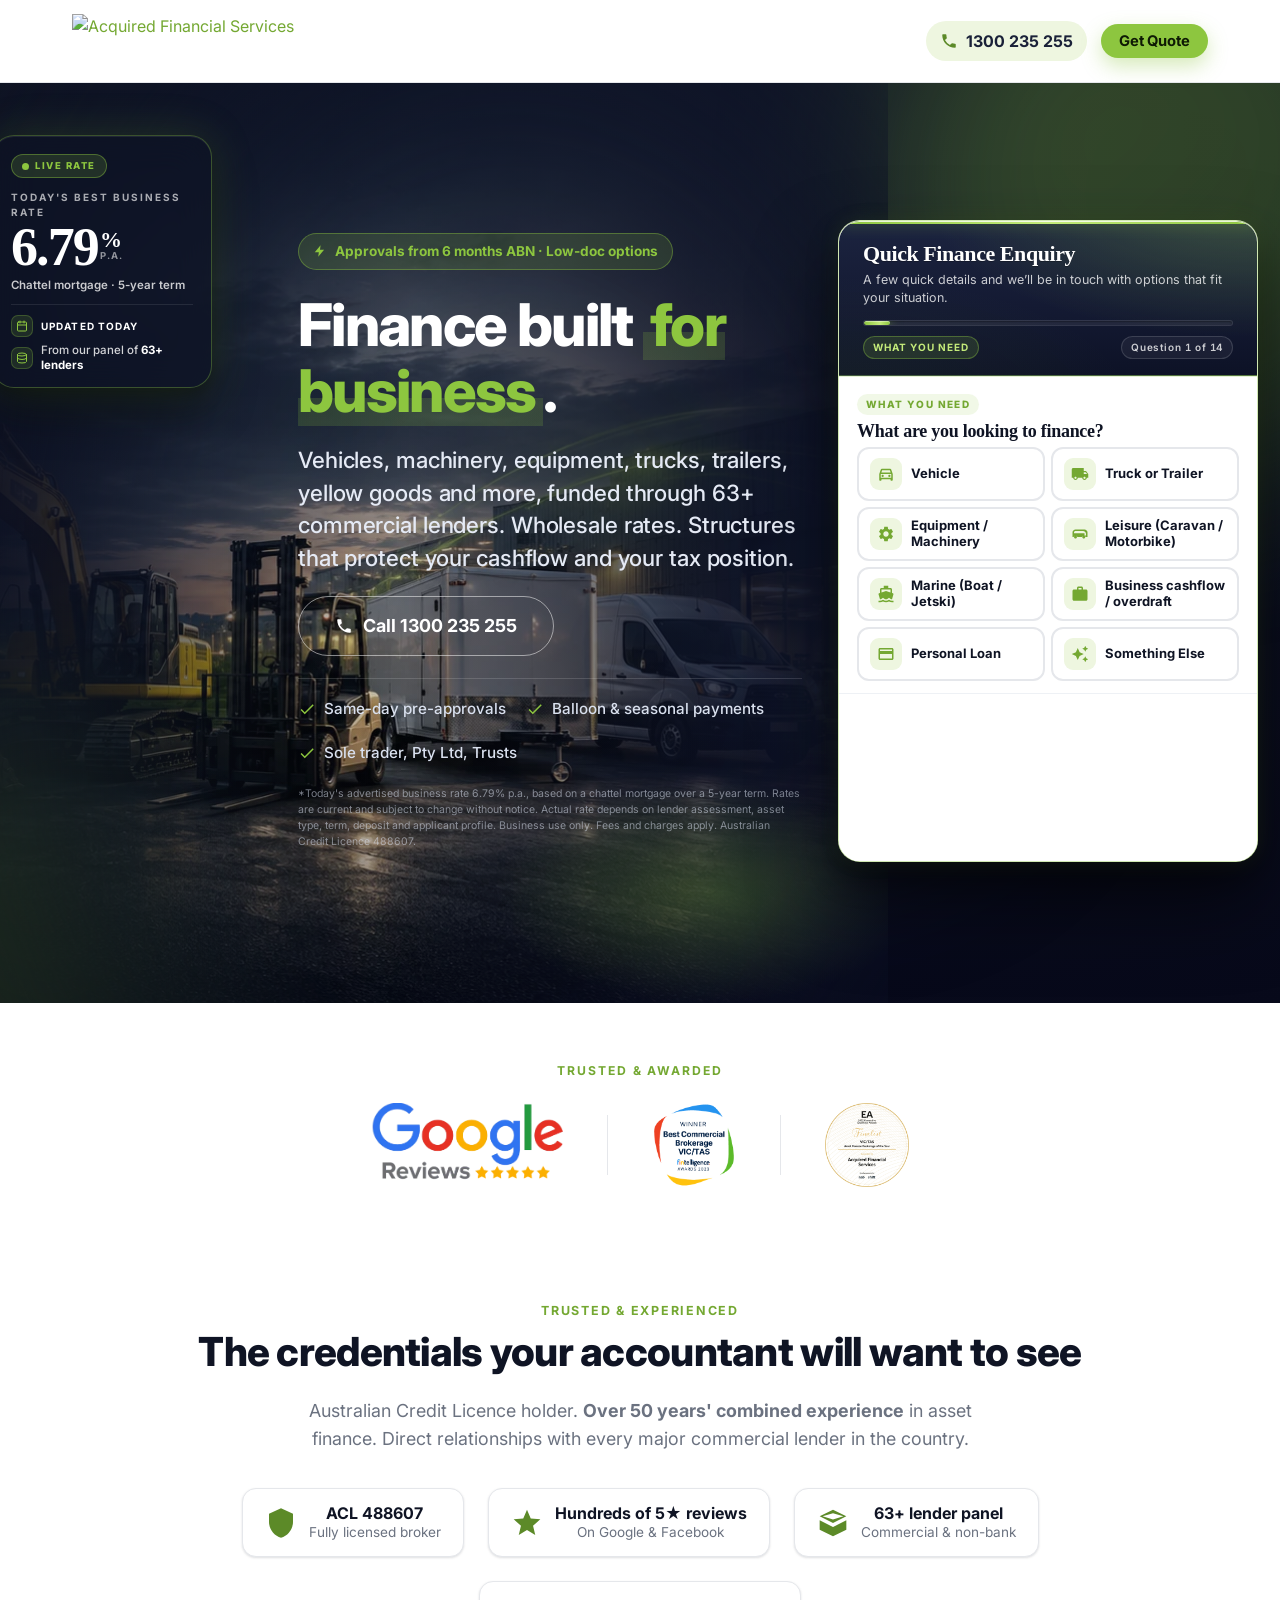
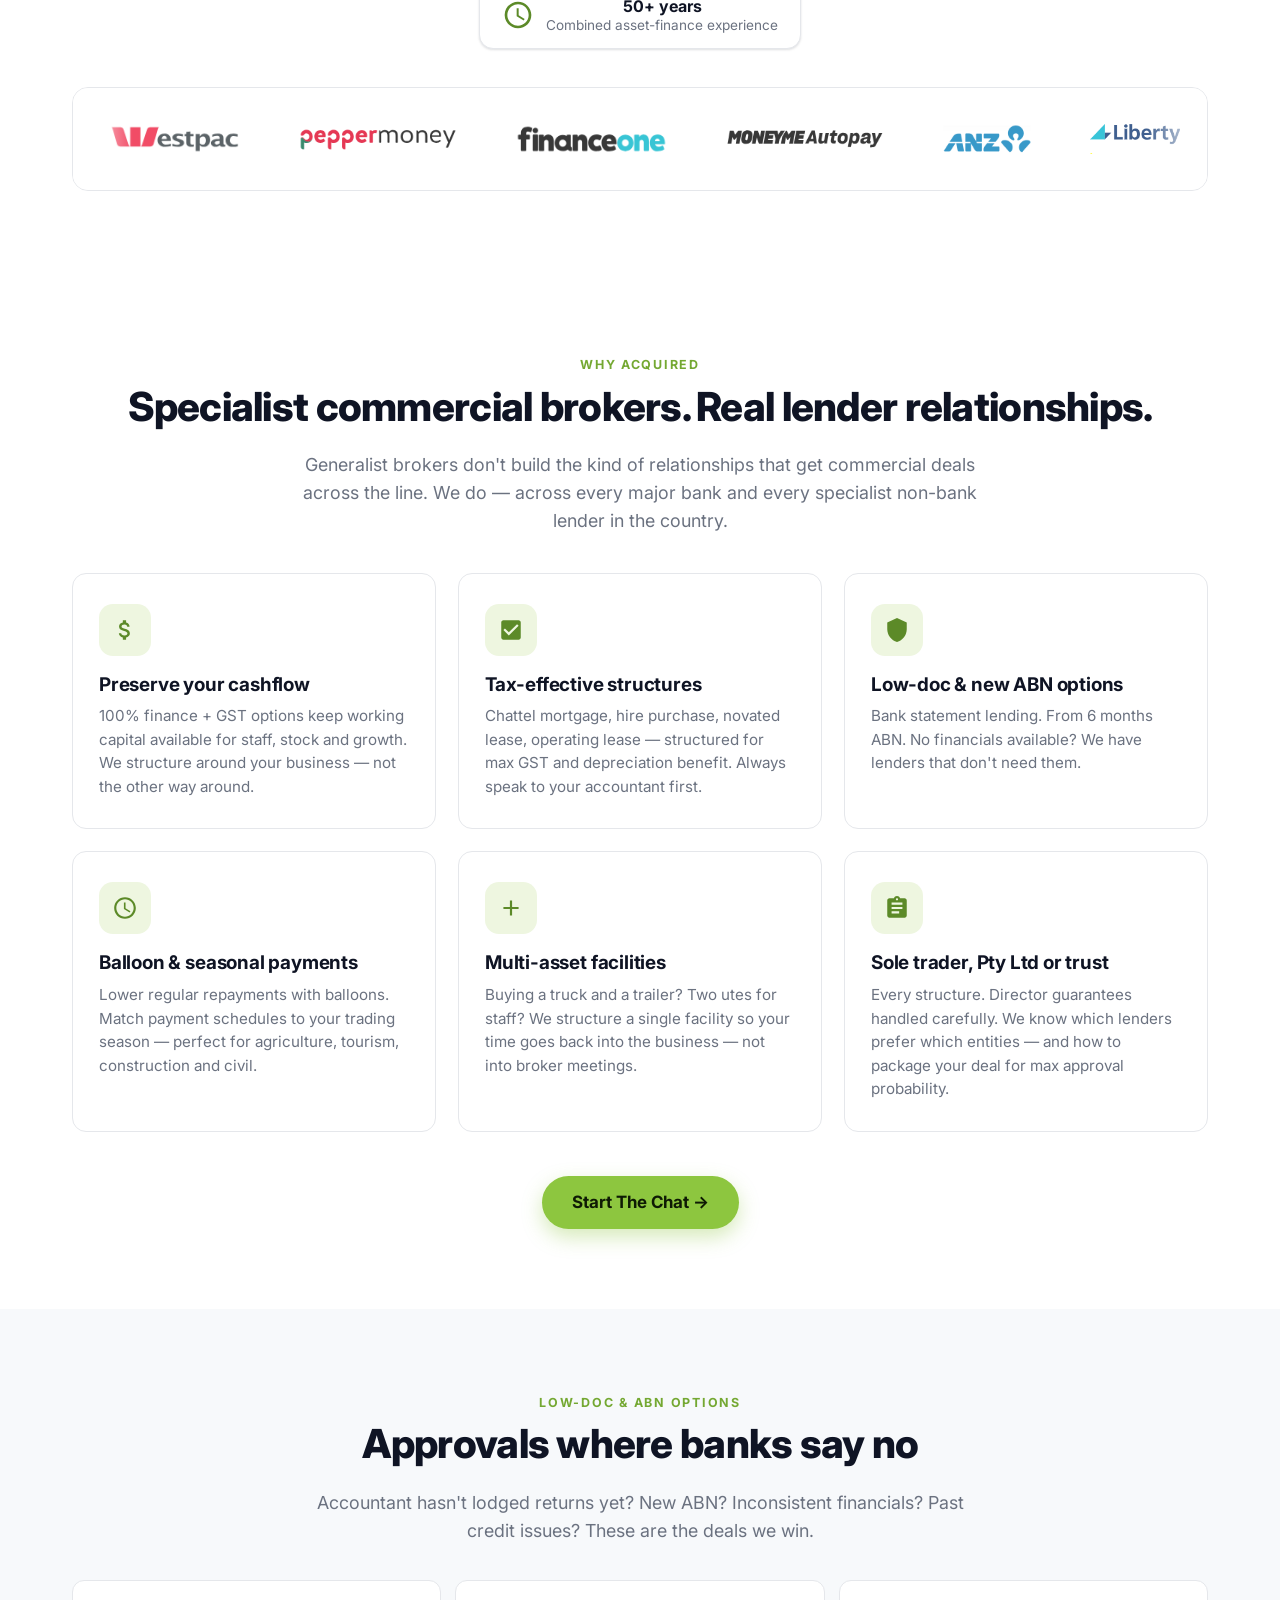
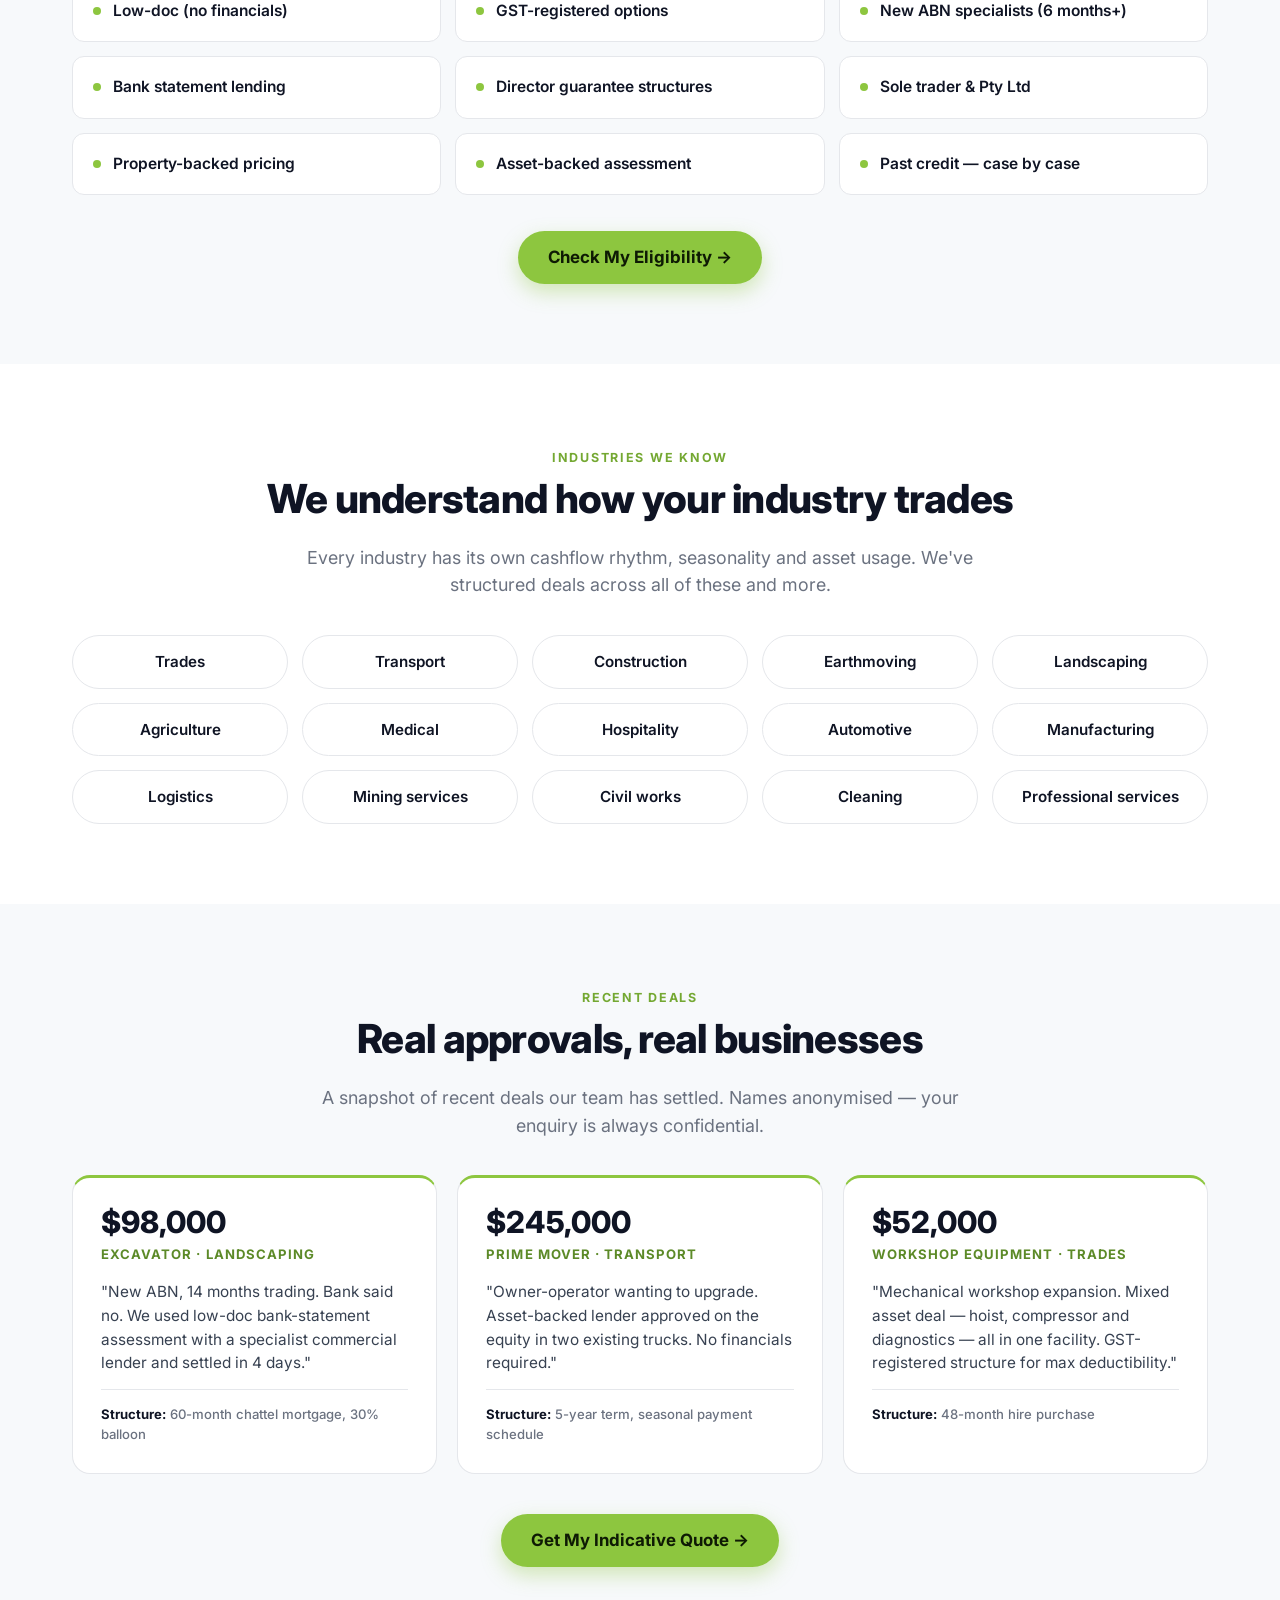
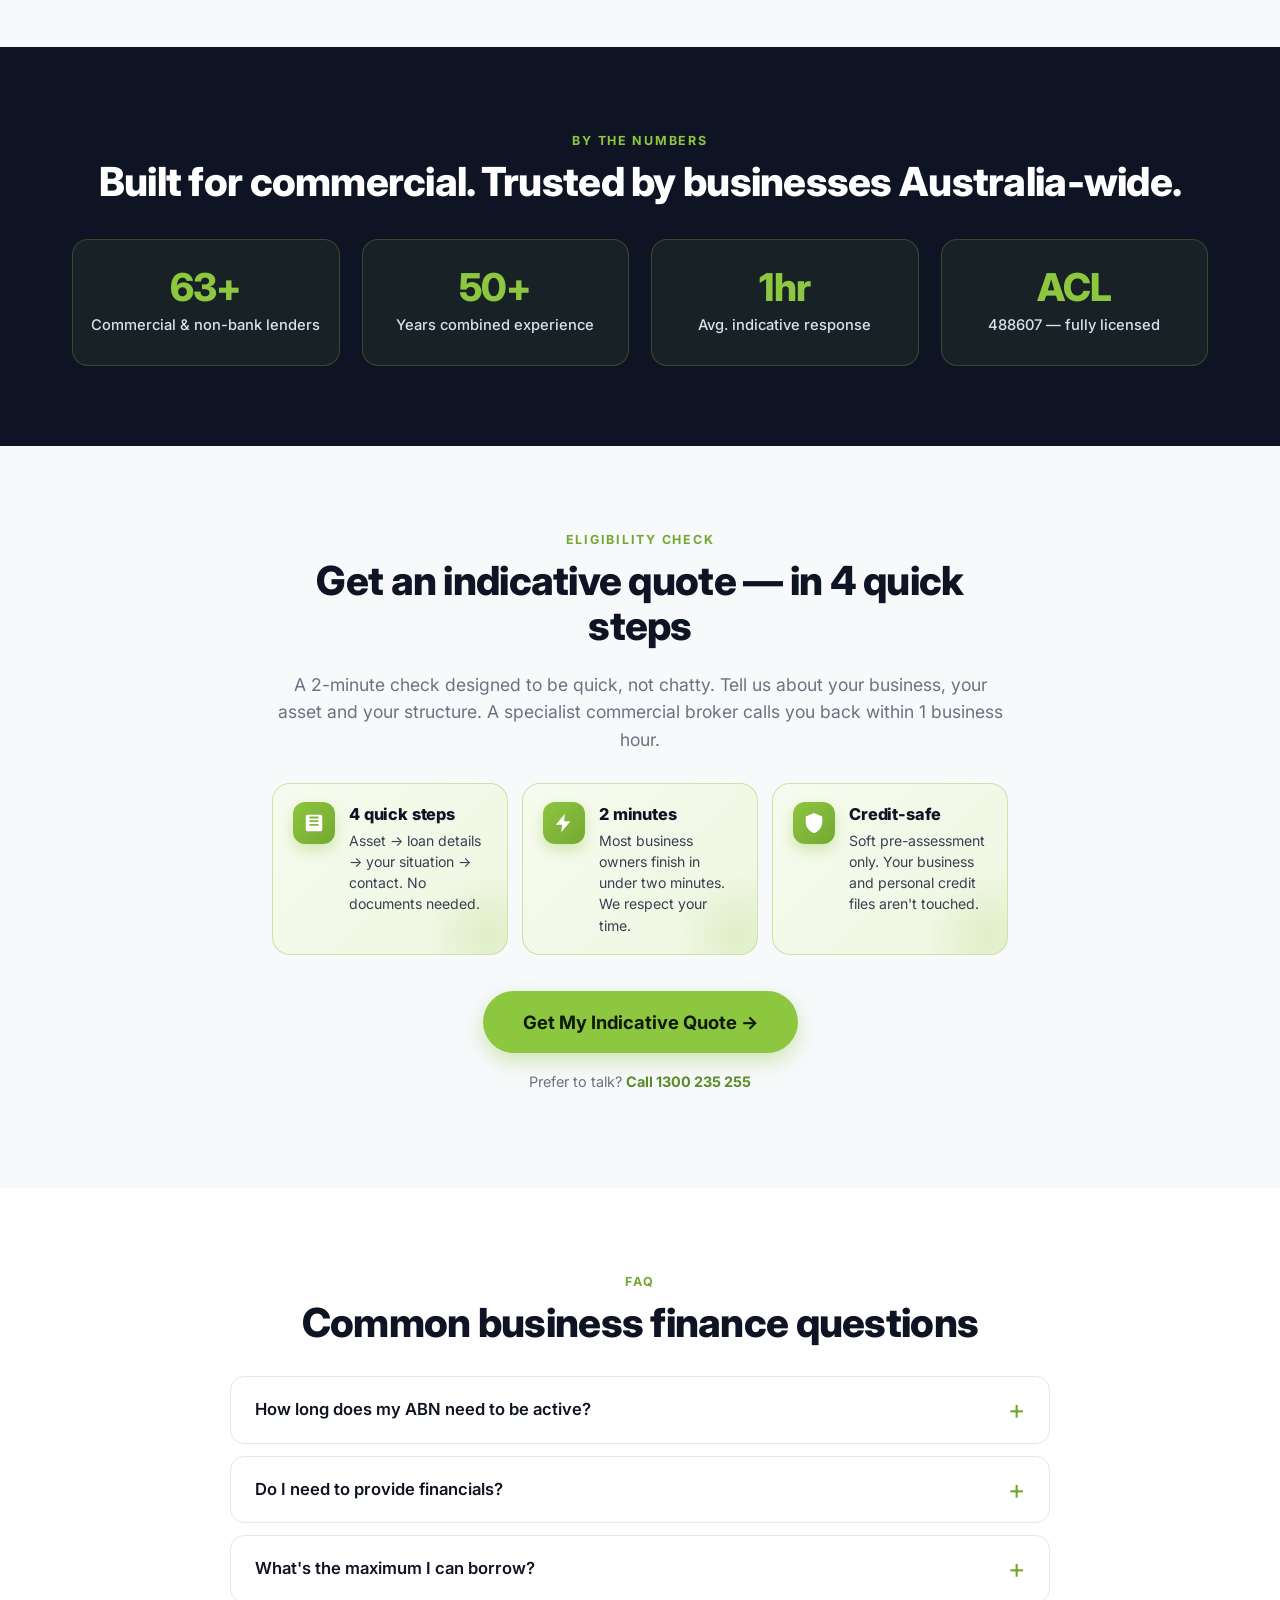
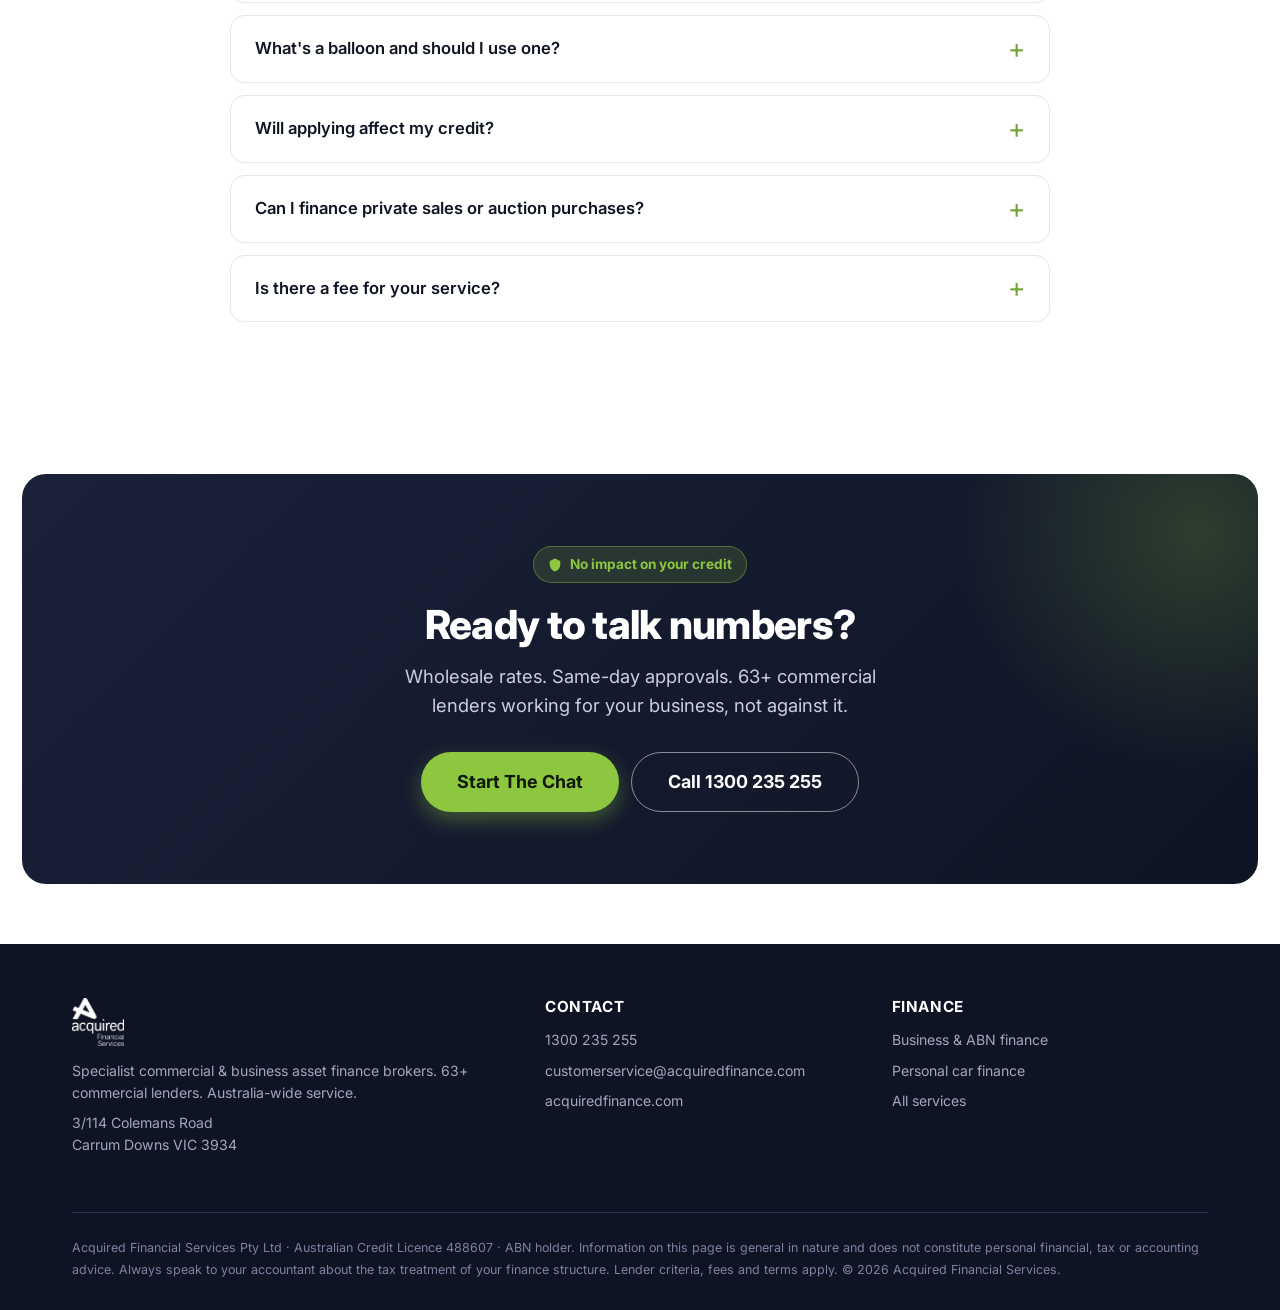
==== commit 3f947a41: "Promote preview heroes to live for car-finance and abn-business-finance The embedded-hero + rate-til" ====
--- a/abn-business-finance.html
+++ b/abn-business-finance.html
@@ -88,7 +88,51 @@
   .credit-pill svg{width:14px;height:14px;fill:currentColor}
 
   /* HERO (animated mesh — matches thank-you tone) */
-  .hero{position:relative;background:linear-gradient(180deg,rgba(15,20,36,.78) 0%,rgba(15,20,36,.55) 40%,rgba(7,9,26,.85) 100%),url('branding/hero-commercial.webp') center/cover no-repeat,radial-gradient(ellipse at top,#1A2138 0%,#0F1424 60%,#07091a 100%);color:#E5EAF5;padding:90px 0 70px;overflow:hidden;text-align:center}
+  .hero{position:relative;background:linear-gradient(180deg,rgba(15,20,36,.72) 0%,rgba(15,20,36,.4) 40%,rgba(7,9,26,.9) 100%),radial-gradient(ellipse at top,#1A2138 0%,#0F1424 60%,#07091a 100%);color:#E5EAF5;padding:90px 0 70px;overflow:hidden;text-align:center}
+  .hero-car-visual{
+    position:absolute;z-index:1;pointer-events:none;
+    top:0;bottom:0;left:0;
+    right:calc(50% - 248px);
+    background:
+      linear-gradient(180deg,
+        rgba(13,18,38,.8) 0%,
+        rgba(13,18,38,.55) 22%,
+        rgba(13,18,38,.2) 50%,
+        rgba(13,18,38,.08) 72%,
+        rgba(7,9,26,.4) 100%),
+      linear-gradient(90deg,
+        rgba(13,18,38,.82) 0%,
+        rgba(13,18,38,.55) 15%,
+        rgba(13,18,38,.18) 32%,
+        rgba(13,18,38,.08) 46%,
+        rgba(13,18,38,.35) 62%,
+        rgba(13,18,38,.75) 78%,
+        rgba(13,18,38,.95) 92%,
+        rgba(13,18,38,1) 100%),
+      url('branding/hero-commercial.webp') right bottom / cover no-repeat;
+    -webkit-mask-image:
+      radial-gradient(ellipse 78% 100% at 58% 58%,
+        #000 24%,
+        rgba(0,0,0,.9) 48%,
+        rgba(0,0,0,.55) 68%,
+        rgba(0,0,0,.2) 84%,
+        transparent 96%);
+            mask-image:
+      radial-gradient(ellipse 78% 100% at 58% 58%,
+        #000 24%,
+        rgba(0,0,0,.9) 48%,
+        rgba(0,0,0,.55) 68%,
+        rgba(0,0,0,.2) 84%,
+        transparent 96%);
+  }
+  .hero-car-visual::after{
+    content:"";position:absolute;inset:0;
+    background:radial-gradient(ellipse 32% 16% at 80% 88%, rgba(141,198,63,.28), transparent 75%);
+    pointer-events:none;
+  }
+  .hero--embedded .hero-text, .hero--embedded .hero-form-card{position:relative;z-index:2}
+  @media (max-width:1200px){ .hero-car-visual{opacity:.6;right:calc(50% - 210px)} }
+  @media (max-width:980px){ .hero-car-visual{display:none} }
   .hero::before,.hero::after,.hero-blob{content:"";position:absolute;border-radius:50%;filter:blur(90px);pointer-events:none;will-change:transform}
   .hero::before{width:580px;height:580px;background:linear-gradient(135deg,#8DC63F,#5C8A28);top:-180px;right:-180px;opacity:.32;animation:heroFloatA 22s ease-in-out infinite}
   .hero::after{width:480px;height:480px;background:linear-gradient(135deg,#74A832,#3E5F1B);bottom:-160px;left:-160px;opacity:.28;animation:heroFloatB 26s ease-in-out infinite}
@@ -98,6 +142,152 @@
   @keyframes heroFloatC{0%,100%{transform:translate(-50%,-50%) scale(1)}50%{transform:translate(-30%,-40%) scale(1.18)}}
   @media (prefers-reduced-motion: reduce){.hero::before,.hero::after,.hero-blob{animation:none}}
   .hero-inner{position:relative;z-index:2;max-width:900px;margin:0 auto;padding:0 22px}
+
+  /* ============================================================
+     HERO WITH EMBEDDED FORM — preview variant for landing pages
+     ============================================================ */
+  .hero--embedded{text-align:left;padding:52px 0 56px;min-height:calc(100vh - 88px)}
+  .hero--embedded .hero-inner{
+    max-width:1380px;
+    display:grid;grid-template-columns:240px 1fr 420px;
+    gap:36px;align-items:center;
+    text-align:left;
+    min-height:inherit;
+  }
+  .hero--embedded .hero-sub{max-width:none;margin:0 0 22px;font-size:clamp(1.1rem,2vw,1.4rem)}
+  .hero--embedded .hero-cta-row{justify-content:flex-start;margin-bottom:22px}
+  .hero--embedded .hero-stats{justify-content:flex-start;gap:20px;font-size:.95rem;padding-top:18px;border-top:1px solid rgba(255,255,255,.14)}
+  .hero--embedded h1{font-size:clamp(40px,4.6vw,62px);margin-bottom:14px}
+  .hero--embedded .credit-pill{margin-bottom:16px}
+  .hero-form-card{
+    background:#fff;
+    border-radius:22px;
+    overflow:hidden;min-height:640px;display:flex;
+    justify-self:end;width:100%;max-width:440px;
+    border:1px solid rgba(141,198,63,.4);
+    box-shadow:
+      0 0 20px rgba(141,198,63,.1),
+      0 40px 80px rgba(0,0,0,.55),
+      0 15px 30px rgba(0,0,0,.35);
+    position:relative;
+  }
+  .hero-form-card::before{
+    content:"";position:absolute;inset:0;
+    border-radius:20px;
+    box-shadow:inset 0 1px 0 rgba(255,255,255,.8);
+    pointer-events:none;z-index:5;
+  }
+  .hero-form-card iframe{flex:1;width:100%;min-height:640px;border:0;display:block;background:#fff}
+  @media (max-width:1180px){
+    .hero--embedded .hero-inner{grid-template-columns:220px 1fr 380px;gap:24px}
+  }
+  @media (max-width:980px){
+    .hero--embedded .hero-inner{grid-template-columns:1fr;gap:36px;text-align:center;justify-items:center}
+    .hero--embedded .hero-sub{max-width:720px;margin-left:auto;margin-right:auto}
+    .hero--embedded .hero-cta-row{justify-content:center}
+    .hero--embedded .hero-stats{justify-content:center;border-top:0;padding-top:16px}
+    .hero-form-card{min-height:600px}
+    .rate-glass{max-width:340px;justify-self:center;margin-left:0}
+  }
+  /* ============================================================
+     TODAY'S BEST RATE — glass tile on the left of the hero
+     ============================================================ */
+  .rate-glass{
+    position:relative;z-index:2;
+    display:block;align-self:start;justify-self:start;
+    width:100%;max-width:220px;
+    padding:16px 18px 14px;
+    margin:0 0 0 -30px;
+    background:rgba(15,20,36,.62);
+    backdrop-filter:blur(18px) saturate(1.2);
+    -webkit-backdrop-filter:blur(18px) saturate(1.2);
+    border:1px solid rgba(141,198,63,.35);
+    border-radius:22px;
+    text-decoration:none;color:#fff;
+    font-family:'Inter',sans-serif;text-align:left;line-height:1.5;
+    box-shadow:
+      0 0 44px rgba(141,198,63,.18),
+      0 24px 44px rgba(0,0,0,.42),
+      0 6px 12px rgba(0,0,0,.28),
+      inset 0 1px 0 rgba(255,255,255,.08);
+    transition:transform .2s ease-out, box-shadow .2s ease-out, border-color .2s ease-out;
+  }
+  .rate-glass:hover{
+    transform:translateY(-2px);
+    border-color:rgba(141,198,63,.55);
+    box-shadow:
+      0 0 60px rgba(141,198,63,.28),
+      0 30px 54px rgba(0,0,0,.5),
+      0 8px 14px rgba(0,0,0,.32),
+      inset 0 1px 0 rgba(255,255,255,.1);
+  }
+  .rate-glass-pill{
+    display:inline-flex;align-items:center;gap:6px;
+    padding:4px 10px 3px;
+    background:rgba(141,198,63,.16);
+    border:1px solid rgba(141,198,63,.42);
+    border-radius:100px;
+    color:#8DC63F;
+    font-size:9.5px;font-weight:800;letter-spacing:.16em;text-transform:uppercase;
+    margin-bottom:12px;
+  }
+  .rate-glass-dot{
+    width:7px;height:7px;flex:none;
+    background:#8DC63F;border-radius:50%;
+    box-shadow:0 0 0 0 rgba(141,198,63,.7);
+    animation:rateGlassPulse 2s ease-out infinite;
+  }
+  @keyframes rateGlassPulse{
+    0%{box-shadow:0 0 0 0 rgba(141,198,63,.7)}
+    70%{box-shadow:0 0 0 9px rgba(141,198,63,0)}
+    100%{box-shadow:0 0 0 0 rgba(141,198,63,0)}
+  }
+  .rate-glass-label{
+    display:block;
+    font-size:10px;font-weight:700;letter-spacing:.2em;text-transform:uppercase;
+    color:rgba(255,255,255,.65);margin-bottom:3px;
+  }
+  .rate-glass-value{
+    display:flex;align-items:flex-start;gap:2px;
+    margin:2px 0 6px;line-height:1;
+  }
+  .rate-glass-value .num{
+    font-family:'Fraunces',Georgia,serif;
+    font-size:54px;font-weight:700;line-height:.9;letter-spacing:-.035em;color:#fff;
+  }
+  .rate-glass-value .unit{display:flex;flex-direction:column;align-items:flex-start;gap:1px;padding-top:6px}
+  .rate-glass-value .pct{font-family:'Fraunces',Georgia,serif;font-size:22px;font-weight:600;line-height:1;color:#fff}
+  .rate-glass-value .pa{
+    font-family:'Inter',sans-serif;font-size:9.5px;font-weight:700;
+    letter-spacing:.09em;text-transform:uppercase;
+    color:rgba(255,255,255,.55);margin-top:-1px;
+  }
+  .rate-glass-comp{
+    display:block;font-size:11.5px;font-weight:600;
+    color:rgba(255,255,255,.78);
+    padding-bottom:10px;margin-bottom:10px;
+    border-bottom:1px solid rgba(255,255,255,.09);
+  }
+  .rate-glass-meta{display:block}
+  .rate-glass-meta .row{
+    display:flex;align-items:center;gap:8px;margin-top:6px;
+    font-size:11.5px;font-weight:500;color:rgba(255,255,255,.82);line-height:1.3;
+  }
+  .rate-glass-meta .row:first-child{margin-top:0}
+  .rate-glass-meta .icon{
+    width:22px;height:22px;padding:4px;
+    background:rgba(141,198,63,.14);
+    border:1px solid rgba(141,198,63,.28);
+    border-radius:7px;color:#8DC63F;flex:none;
+  }
+  .rate-glass-meta .row:first-child .txt{
+    font-weight:700;letter-spacing:.11em;text-transform:uppercase;font-size:10px;color:#fff;
+  }
+  .rate-glass-meta strong{color:#fff;font-weight:700}
+  .rate-fineprint{
+    margin:22px 0 0;max-width:720px;
+    font-size:10.5px;line-height:1.5;color:rgba(217,224,238,.55);
+  }
   .hero .credit-pill{background:rgba(141,198,63,.16);color:var(--green);border-color:rgba(141,198,63,.4);margin-bottom:22px}
   .hero h1{color:#fff;margin-bottom:.35em}
   .hero h1 .hl{color:var(--green);background:linear-gradient(180deg,transparent 60%,rgba(141,198,63,.18) 60%);padding:0 .12em}
@@ -264,29 +454,56 @@
     </a>
     <div class="topbar-cta">
       <a href="tel:1300235255" class="tel-pill"><svg viewBox="0 0 24 24"><path d="M20 15.5c-1.25 0-2.45-.2-3.57-.57a1 1 0 0 0-1.02.24l-2.2 2.2a15.07 15.07 0 0 1-6.59-6.59l2.2-2.21a1 1 0 0 0 .25-1.02A11.36 11.36 0 0 1 8.5 4a1 1 0 0 0-1-1H4a1 1 0 0 0-1 1c0 9.39 7.61 17 17 17a1 1 0 0 0 1-1v-3.5a1 1 0 0 0-1-1z"/></svg>1300 235 255</a>
-      <a href="apply.html?from=abn-business" class="btn btn--primary tel-only" style="padding:10px 18px;font-size:.92rem">Get Quote</a>
+      <a href="enquiry-form.html" class="btn btn--primary tel-only" style="padding:10px 18px;font-size:.92rem">Get Quote</a>
     </div>
   </div>
 </header>
 
 <!-- HERO -->
-<section class="hero">
+<section class="hero hero--embedded">
   <div class="hero-blob" aria-hidden="true"></div>
+  <div class="hero-car-visual" aria-hidden="true"></div>
   <div class="hero-inner">
-    <span class="credit-pill"><svg viewBox="0 0 24 24"><path d="M13 2 3 14h7l-1 8 10-12h-7l1-8z"/></svg> Approvals from 6 months ABN · Low-doc options</span>
-    <h1>Finance built <span class="hl">for business</span>.</h1>
-    <p class="hero-sub">Vehicles, machinery, equipment, trucks, trailers, yellow goods and more — funded through 63+ commercial lenders. Wholesale rates. Structures that protect your cashflow and your tax position.</p>
-    <div class="hero-cta-row">
-      <a href="apply.html?from=abn-business" class="btn btn--primary btn--xl">Get A Business Quote →</a>
-      <a href="tel:1300235255" class="btn btn--ghost-light btn--xl">
-        <svg width="18" height="18" viewBox="0 0 24 24" fill="currentColor"><path d="M20 15.5c-1.25 0-2.45-.2-3.57-.57a1 1 0 0 0-1.02.24l-2.2 2.2a15.07 15.07 0 0 1-6.59-6.59l2.2-2.21a1 1 0 0 0 .25-1.02A11.36 11.36 0 0 1 8.5 4a1 1 0 0 0-1-1H4a1 1 0 0 0-1 1c0 9.39 7.61 17 17 17a1 1 0 0 0 1-1v-3.5a1 1 0 0 0-1-1z"/></svg>
-        1300 235 255
-      </a>
-    </div>
-    <div class="hero-stats">
-      <div class="hero-stat"><svg viewBox="0 0 24 24"><path d="M9 16.17 4.83 12l-1.42 1.41L9 19 21 7l-1.41-1.41z"/></svg> Same-day pre-approvals</div>
-      <div class="hero-stat"><svg viewBox="0 0 24 24"><path d="M9 16.17 4.83 12l-1.42 1.41L9 19 21 7l-1.41-1.41z"/></svg> Balloon &amp; seasonal payments</div>
-      <div class="hero-stat"><svg viewBox="0 0 24 24"><path d="M9 16.17 4.83 12l-1.42 1.41L9 19 21 7l-1.41-1.41z"/></svg> Sole trader, Pty Ltd, Trusts</div>
+    <a href="#quote" class="rate-glass" aria-label="Today's best business finance rate">
+      <span class="rate-glass-pill"><span class="rate-glass-dot" aria-hidden="true"></span>Live rate</span>
+      <span class="rate-glass-label">Today's Best Business Rate</span>
+      <span class="rate-glass-value">
+        <span class="num">6.79</span>
+        <span class="unit"><span class="pct">%</span><span class="pa">p.a.</span></span>
+      </span>
+      <span class="rate-glass-comp">Chattel mortgage &middot; 5-year term</span>
+      <span class="rate-glass-meta">
+        <span class="row">
+          <svg class="icon" viewBox="0 0 24 24" fill="none" stroke="currentColor" stroke-width="2" stroke-linecap="round" stroke-linejoin="round" aria-hidden="true"><rect x="3" y="4" width="18" height="18" rx="2" ry="2"/><line x1="16" y1="2" x2="16" y2="6"/><line x1="8" y1="2" x2="8" y2="6"/><line x1="3" y1="10" x2="21" y2="10"/></svg>
+          <span class="txt">Updated today</span>
+        </span>
+        <span class="row">
+          <svg class="icon" viewBox="0 0 24 24" fill="none" stroke="currentColor" stroke-width="2" stroke-linecap="round" stroke-linejoin="round" aria-hidden="true"><ellipse cx="12" cy="5" rx="9" ry="3"/><path d="M3 5v14a9 3 0 0 0 18 0V5"/><path d="M3 12a9 3 0 0 0 18 0"/></svg>
+          <span class="txt">From our panel of <strong>63+ lenders</strong></span>
+        </span>
+      </span>
+    </a>
+    <div class="hero-text">
+      <span class="credit-pill"><svg viewBox="0 0 24 24"><path d="M13 2 3 14h7l-1 8 10-12h-7l1-8z"/></svg> Approvals from 6 months ABN &middot; Low-doc options</span>
+      <h1>Finance built <span class="hl">for business</span>.</h1>
+      <p class="hero-sub">Vehicles, machinery, equipment, trucks, trailers, yellow goods and more, funded through 63+ commercial lenders. Wholesale rates. Structures that protect your cashflow and your tax position.</p>
+      <div class="hero-cta-row">
+        <a href="tel:1300235255" class="btn btn--ghost-light btn--xl">
+          <svg width="18" height="18" viewBox="0 0 24 24" fill="currentColor"><path d="M20 15.5c-1.25 0-2.45-.2-3.57-.57a1 1 0 0 0-1.02.24l-2.2 2.2a15.07 15.07 0 0 1-6.59-6.59l2.2-2.21a1 1 0 0 0 .25-1.02A11.36 11.36 0 0 1 8.5 4a1 1 0 0 0-1-1H4a1 1 0 0 0-1 1c0 9.39 7.61 17 17 17a1 1 0 0 0 1-1v-3.5a1 1 0 0 0-1-1z"/></svg>
+          Call 1300 235 255
+        </a>
+      </div>
+      <div class="hero-stats">
+        <div class="hero-stat"><svg viewBox="0 0 24 24"><path d="M9 16.17 4.83 12l-1.42 1.41L9 19 21 7l-1.41-1.41z"/></svg> Same-day pre-approvals</div>
+        <div class="hero-stat"><svg viewBox="0 0 24 24"><path d="M9 16.17 4.83 12l-1.42 1.41L9 19 21 7l-1.41-1.41z"/></svg> Balloon &amp; seasonal payments</div>
+        <div class="hero-stat"><svg viewBox="0 0 24 24"><path d="M9 16.17 4.83 12l-1.42 1.41L9 19 21 7l-1.41-1.41z"/></svg> Sole trader, Pty Ltd, Trusts</div>
+      </div>
+      <p class="rate-fineprint">
+        *Today's advertised business rate 6.79% p.a., based on a chattel mortgage over a 5-year term. Rates are current and subject to change without notice. Actual rate depends on lender assessment, asset type, term, deposit and applicant profile. Business use only. Fees and charges apply. Australian Credit Licence 488607.
+      </p>
+    </div>
+    <div class="hero-form-card" id="quote">
+      <iframe src="enquiry-form.html?variant=hero" title="Quick Finance Enquiry" loading="eager"></iframe>
     </div>
   </div>
 </section>
@@ -478,7 +695,7 @@
         <p>Every structure. Director guarantees handled carefully. We know which lenders prefer which entities — and how to package your deal for max approval probability.</p>
       </div>
     </div>
-    <div class="center" style="margin-top:44px"><a href="apply.html?from=abn-business" class="btn btn--primary btn--lg">Start The Chat →</a></div>
+    <div class="center" style="margin-top:44px"><a href="enquiry-form.html" class="btn btn--primary btn--lg">Start The Chat →</a></div>
   </div>
 </section>
 
@@ -501,7 +718,7 @@
       <div class="lowdoc-item">Asset-backed assessment</div>
       <div class="lowdoc-item">Past credit — case by case</div>
     </div>
-    <div class="center" style="margin-top:36px"><a href="apply.html?from=abn-business" class="btn btn--primary btn--lg">Check My Eligibility →</a></div>
+    <div class="center" style="margin-top:36px"><a href="enquiry-form.html" class="btn btn--primary btn--lg">Check My Eligibility →</a></div>
   </div>
 </section>
 
@@ -561,7 +778,7 @@
         <div class="case-meta"><strong>Structure:</strong> 48-month hire purchase</div>
       </div>
     </div>
-    <div class="center" style="margin-top:40px"><a href="apply.html?from=abn-business" class="btn btn--primary btn--lg">Get My Indicative Quote →</a></div>
+    <div class="center" style="margin-top:40px"><a href="enquiry-form.html" class="btn btn--primary btn--lg">Get My Indicative Quote →</a></div>
   </div>
 </section>
 
@@ -610,7 +827,7 @@
       </div>
     </div>
 
-    <a href="apply.html?from=abn-business" class="btn btn--primary btn--xl" style="font-size:1.15rem;padding:22px 40px">Get My Indicative Quote →</a>
+    <a href="enquiry-form.html" class="btn btn--primary btn--xl" style="font-size:1.15rem;padding:22px 40px">Get My Indicative Quote →</a>
     <p style="margin-top:18px;font-size:.9rem;color:var(--muted)">Prefer to talk? <a href="tel:1300235255" style="color:var(--green-dk2);font-weight:700">Call 1300 235 255</a></p>
   </div>
 </section>
@@ -642,7 +859,7 @@
       <h2>Ready to talk numbers?</h2>
       <p>Wholesale rates. Same-day approvals. 63+ commercial lenders working for your business, not against it.</p>
       <div class="btn-row" style="justify-content:center">
-        <a href="apply.html?from=abn-business" class="btn btn--primary btn--xl">Start The Chat</a>
+        <a href="enquiry-form.html" class="btn btn--primary btn--xl">Start The Chat</a>
         <a href="tel:1300235255" class="btn btn--ghost-light btn--xl">Call 1300 235 255</a>
       </div>
     </div>
@@ -678,7 +895,7 @@
 <!-- STICKY MOBILE CTA -->
 <div class="sticky-cta">
   <a href="tel:1300235255" class="btn btn--ghost" style="border-color:var(--navy)">Call</a>
-  <a href="apply.html?from=abn-business" class="btn btn--primary">Start Chat</a>
+  <a href="enquiry-form.html" class="btn btn--primary">Start Chat</a>
 </div>
 
 <!-- ============ APPLY FORM MODAL ============ -->
@@ -732,7 +949,7 @@
     io.observe(anchor);
   })();
 
-  // Apply form modal — intercepts every apply.html link and opens it in an iframe overlay
+  // Enquiry modal — intercepts every enquiry-form.html link and opens the new chatbot in an iframe overlay
   (function(){
     var modal = document.getElementById('applyModal');
     if(!modal) return;
@@ -759,7 +976,7 @@
     document.addEventListener('keydown', function(e){
       if(e.key === 'Escape' && modal.classList.contains('is-open')) closeModal();
     });
-    document.querySelectorAll('a[href^="apply.html"]').forEach(function(a){
+    document.querySelectorAll('a[href^="enquiry-form.html"]').forEach(function(a){
       a.addEventListener('click', function(e){
         if(e.metaKey || e.ctrlKey || e.shiftKey || e.button === 1) return;
         e.preventDefault();
@@ -776,14 +993,7 @@
         openModal(href);
       });
     });
-    // After successful submit, lift the parent up to thank-you.html so the
-    // user sees the full confirmation page (and Google Ads conversion fires
-    // at top-level, not inside the iframe).
-    window.addEventListener('message', function(e){
-      if(e && e.data && e.data.type === 'afs-lead-submitted'){
-        setTimeout(function(){ window.location.href = 'thank-you.html'; }, 400);
-      }
-    });
+    // Success state is rendered inside the iframe — no parent redirect.
   })();
 </script>
 
